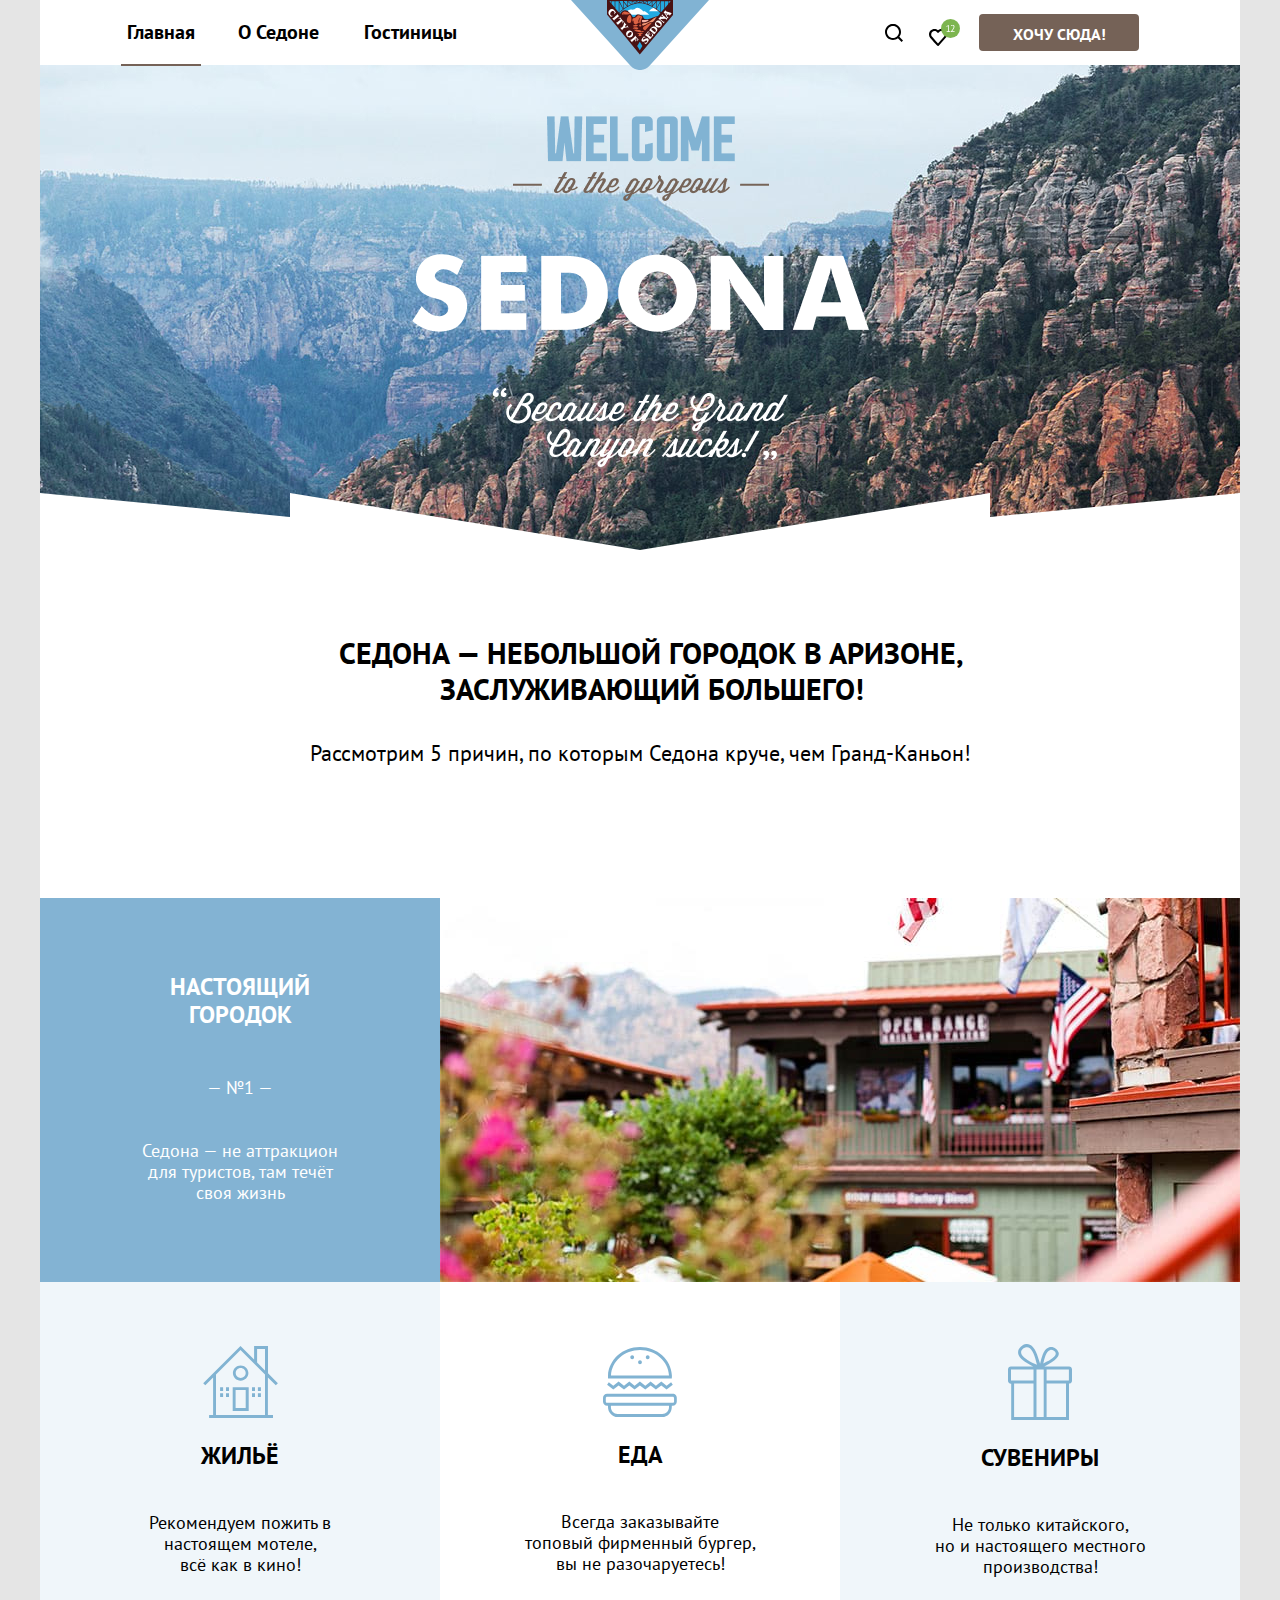
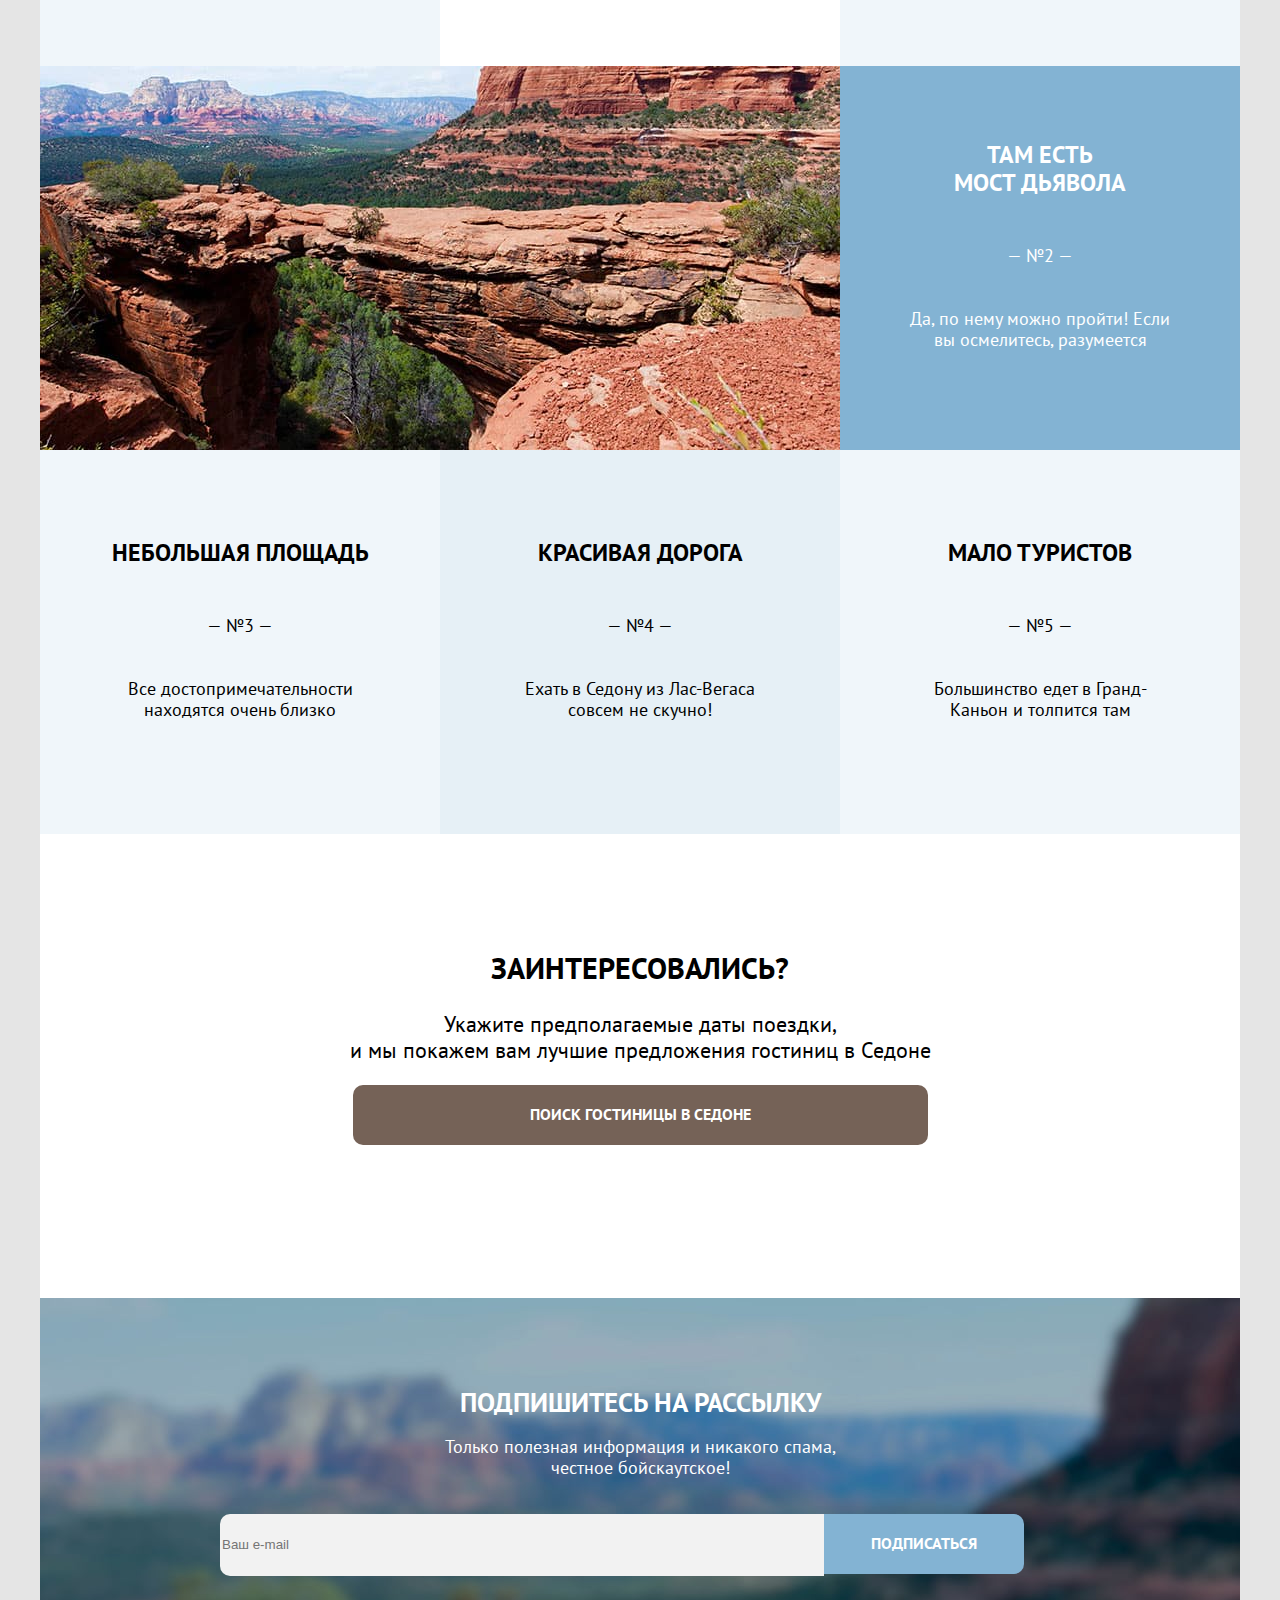
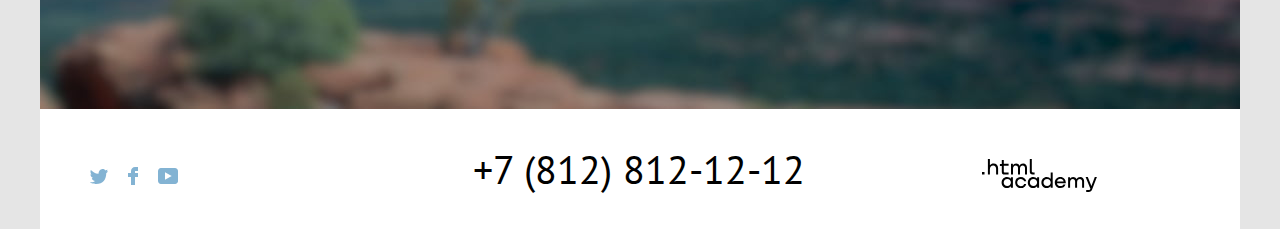
==== index.html @ 36cc10a4 "8.12. Завершаем вёрстку всех компонентов" ====
<!DOCTYPE html>
<html lang="ru">
  <head>
    <meta charset="utf-8">
    <title>Главная страница</title>
    <link rel="stylesheet" href="styles/styles.css">
  </head>

  <body>
    <!--Шапка-->
    <header class="page-header">
    <!--Лого Седоны-->
    <a href="home.html">
      <img class="logo-sedona" src="images/sedona-logo.svg" width="138" height="70" alt ="Логотип Седоны.">
    </a>
        <!--Навигация-->
      <nav class="navigation">
        <ul class="navigation-list">
          <li class="navigation-item home">
            <a class="navigation-link current" href="home.html">Главная</a>
          </li>
          <li class="navigation-item about">
            <a class="navigation-link" href="about.html">О Седоне</a>
          </li>
          <li class="navigation-item hotels">
            <a class="navigation-link" href="hotels.html">Гостиницы</a>
          </li>
          </ul>
          <ul class="navigation-list user">
          <li class="navigation-item search-icon">
            <a class="navigation-link" href="#">
              <svg class="navigation-icon search-icon" aria-hidden="true" focusable="false" width="18" height="18" viewBox="0 0 18 18" xmlns="http://www.w3.org/2000/svg">
                <path fill-rule="evenodd" clip-rule="evenodd" d="M18 16.5L14.3 12.8C15.3 11.5 16 9.8 16 7.9C16 3.5 12.4 -0.1 8 -0.1C3.6 -0.1 0 3.6 0 8C0 12.4 3.6 16 8 16C9.8 16 11.5 15.4 12.9 14.3L16.6 18L18 16.5ZM8 14C4.7 14 2 11.3 2 8C2 4.7 4.7 2 8 2C11.3 2 14 4.7 14 8C14 11.3 11.3 14 8 14Z" />
              </svg>
              <span class="visually-hidden">Поиск</span>
            </a>
          </li>
          <li class="navigation-item favorites-icon">
            <a class="navigation-link" href="#">
              <svg class="navigation-icon favorites-icon" aria-hidden="true" focusable="false" width="31" height="27" viewBox="0 0 31 27" xmlns="http://www.w3.org/2000/svg">
                <path fill-rule="evenodd" clip-rule="evenodd" d="M8.9 27c-.3 0-.6-.1-.8-.4-5.4-6.1-6.7-7.5-7-7.9-.7-.9-1.1-2.1-1.1-3.3 0-3 2.4-5.4 5.5-5.4 1.3 0 2.5.5 3.5 1.3 1-.8 2.3-1.3 3.5-1.3 3 0 5.5 2.4 5.5 5.4 0 1.3-.5 2.5-1.3 3.4l-7 7.9c-.2.2-.4.3-.8.3Zm-6-9.5c.3.4 3.5 4 6.1 6.9l6.2-7c.5-.5.7-1.2.7-2 0-1.8-1.5-3.3-3.3-3.3-1 0-2 .5-2.7 1.3-.3.3-.6.4-.9.4-.3 0-.6-.2-.8-.4-.7-.8-1.7-1.3-2.7-1.3-1.8 0-3.3 1.5-3.3 3.3-.1.9.3 1.6.7 2.1-.1 0-.1 0 0 0Z"/><path d="M31 9.5a9.5 9.5 0 1 1-19 0 9.5 9.5 0 0 1 19 0Z" fill="#7DB54F"/><path d="M17.63 12.26h1.4V7.42l.1-.59-.4.47-1.1.79-.38-.51 2.2-1.7h.36v6.38h1.37V13h-3.55v-.74Zm7.83-4.67c0 .353-.067.717-.2 1.09a6.562 6.562 0 0 1-.51 1.11c-.207.373-.44.74-.7 1.1-.26.353-.52.69-.78 1.01l-.49.43v.04l.64-.11h2.18V13h-3.98v-.29c.147-.153.323-.343.53-.57a16.081 16.081 0 0 0 1.3-1.63c.22-.313.417-.63.59-.95.18-.32.323-.637.43-.95.107-.313.16-.61.16-.89 0-.327-.093-.597-.28-.81-.187-.22-.47-.33-.85-.33-.253 0-.5.053-.74.16-.24.1-.447.217-.62.35l-.33-.57c.233-.2.51-.357.83-.47.32-.113.663-.17 1.03-.17.287 0 .54.043.76.13.22.08.407.197.56.35.153.153.27.337.35.55.08.207.12.433.12.68Z" fill="#fff"/>
              </svg>
              <span class="visually-hidden">Избранное</span>
            </a>
            <div class="popover popover-cart button" type="button">
              <div class="popover-content">
                <ul class="cart-items-list">
                  <li class="cart-item">
                    <a class="motel" href="#">
                      <svg class="photo-fav" width="48" height="48" viewBox="0 0 48 48" fill="none" xmlns="http://www.w3.org/2000/svg" xmlns:xlink="http://www.w3.org/1999/xlink">
                      <rect width="48" height="48" rx="24" fill="url(#pattern0)"/>
                      <defs>
                      <pattern id="pattern0" patternContentUnits="objectBoundingBox" width="1" height="1">
                      <use xlink:href="#image0_619:158" transform="scale(0.0208333)"/>
                      </pattern>
                      <image id="image0_619:158" width="48" height="48" xlink:href="[data-uri]"/>
                      </defs>
                      </svg>
                      <div class="hotel-fav">
                    <p class="cart-item-title">Desert Quail Inn</p>
                    <p class="cart-item-hotel">Мотель</p>
                      </div>
                    </a>
                  <button type="button" class="cart-item-button button desert">
                    <svg  class="desert-trash" width="16" height="16" viewBox="0 0 16 16" xmlns="http://www.w3.org/2000/svg">
                      <path d="M15.3 2.3H13.1H2.8H0.6C0.3 2.3 0 2.5 0 2.8C0 3.1 0.3 3.4 0.6 3.4H2.3V15.4C2.3 15.7 2.6 16 2.9 16H13.1C13.4 16 13.7 15.7 13.7 15.4V3.4H15.4C15.7 3.4 16 3.1 16 2.8C16 2.5 15.6 2.3 15.3 2.3ZM12.5 14.8H3.4V3.4H12.5V14.8Z"/>
                      <path d="M6.19995 1.2H9.59995C9.89995 1.2 10.2 0.9 10.2 0.6C10.2 0.3 9.99995 0 9.69995 0H6.19995C5.89995 0 5.69995 0.3 5.69995 0.6C5.69995 0.9 5.89995 1.2 6.19995 1.2Z"/>
                      <path d="M6.2001 12C6.5001 12 6.8001 11.7 6.8001 11.4V5.7C6.8001 5.4 6.5001 5.1 6.2001 5.1C5.9001 5.1 5.6001 5.4 5.6001 5.7V11.4C5.7001 11.7 5.9001 12 6.2001 12Z"/>
                      <path d="M9.7001 12C10.0001 12 10.3001 11.7 10.3001 11.4V5.7C10.3001 5.4 10.0001 5.1 9.7001 5.1C9.4001 5.1 9.1001 5.5 9.1001 5.7V11.4C9.1001 11.7 9.3001 12 9.7001 12Z"/>
                      </svg>
                    <span class="visually-hidden">Удалить из избранного</span>
                  </button>
                  </li>

                  <li class="cart-item diablo">
                    <a class="motel" href="#">
                    <svg class="fav-photo" width="48" height="48" viewBox="0 0 48 48" fill="none" xmlns="http://www.w3.org/2000/svg" xmlns:xlink="http://www.w3.org/1999/xlink">
                      <rect width="48" height="48" rx="24" fill="url(#pattern0)"/>
                      <defs>
                      <pattern id="pattern0" patternContentUnits="objectBoundingBox" width="1" height="1">
                      <use xlink:href="#image0_619:169" transform="scale(0.0208333)"/>
                      </pattern>
                      <image id="image0_619:169" width="48" height="48" xlink:href="[data-uri]"/>
                      </defs>
                      </svg>
                      <div class="fav-hotel">
                    <p class="cart-item-title">Villas at Poco Diablo</p>
                    <p class="cart-item-hotel">Апартаменты</p>
                  </div>
                </a>
                    <button class="cart-item-button button villas-diablo" type="button">
                    <svg class="diablo-trash" width="16" height="16" viewBox="0 0 16 16" xmlns="http://www.w3.org/2000/svg">
                      <path d="M15.3 2.3H13.1H2.8H0.6C0.3 2.3 0 2.5 0 2.8C0 3.1 0.3 3.4 0.6 3.4H2.3V15.4C2.3 15.7 2.6 16 2.9 16H13.1C13.4 16 13.7 15.7 13.7 15.4V3.4H15.4C15.7 3.4 16 3.1 16 2.8C16 2.5 15.6 2.3 15.3 2.3ZM12.5 14.8H3.4V3.4H12.5V14.8Z"/>
                      <path d="M6.19995 1.2H9.59995C9.89995 1.2 10.2 0.9 10.2 0.6C10.2 0.3 9.99995 0 9.69995 0H6.19995C5.89995 0 5.69995 0.3 5.69995 0.6C5.69995 0.9 5.89995 1.2 6.19995 1.2Z"/>
                      <path d="M6.2001 12C6.5001 12 6.8001 11.7 6.8001 11.4V5.7C6.8001 5.4 6.5001 5.1 6.2001 5.1C5.9001 5.1 5.6001 5.4 5.6001 5.7V11.4C5.7001 11.7 5.9001 12 6.2001 12Z"/>
                      <path d="M9.7001 12C10.0001 12 10.3001 11.7 10.3001 11.4V5.7C10.3001 5.4 10.0001 5.1 9.7001 5.1C9.4001 5.1 9.1001 5.5 9.1001 5.7V11.4C9.1001 11.7 9.3001 12 9.7001 12Z"/>
                      </svg>
                    <span class="visually-hidden">Удалить из избранного</span>
                  </button>
                  </li>
                </ul>
                <button class="popover-button " type="button">
              <h2 class="popover-title">Все избранные</h2>
                </button>
              </div>
            </div>
          </li>
          <li class="navigation-item enter">
            <button class="navigation-user button" type="button">Хочу сюда!</button>
          </li>
        </ul>
      </nav>
    </header>

    <main class="main-container main-index">
      <div class="page-container">
      <!--Главная-->
      <div class="background-head">
        <p class="visually-hidden">Welcome to the gorgeous Sedona</p>
        <p class="welcome-sedona"></p>
        <div class="divider"></div>
        <div class="sedona-advantages">
          <h1 class="sedona-head">Седона — небольшой городок в Аризоне,
        заслуживающий большего!</h1>
          <p class="description">Рассмотрим 5 причин, по которым Седона круче, чем Гранд-Каньон!</p>
        </div>
      </div>
     <!--Преимущества-->
      <section class="advanteges">
        <h2 class="visually-hidden">Преимущества</h2>
        <ul class="advantages-list">
          <li class="advantages-item real-city">
            <div class="index-columns">
            <div class="block">
            <h3 class="advantages-title">Настоящий<br> городок</h3>
            <h4 class="advantages-subtitle town">— №1 —</h4>
            <p class="advantages-description city">Седона — не аттракцион<br> для туристов, там течёт<br>
              своя жизнь</p>
          </div>
          </li>
          <li class="advantages-item photo-1">
          <img class="photo" src="images/photo-city.jpg" width="800" height="384" alt="Фото городка.">
        </li>
          <li class="advantages-item housing">
            <div class="block">
              <div class="icon-housing"></div>
            <h3 class="advantages-title house">Жильё</h3>
            <p class="advantages-description">Рекомендуем пожить
              в <br>настоящем мотеле,<br>
              всё как в кино!</p>
            </div>
          </li>
          <li class="advantages-item food">
            <div class="block">
              <div class="icon-food"></div>
            <h3 class="advantages-title meal">Еда</h3>
            <p class="advantages-description">Всегда заказывайте<br>
              топовый фирменный бургер,<br> вы не разочаруетесь!</p>
            </div>
          </li>
          <li class="advantages-item souvenirs">
            <div class="block">
              <div class="icon-souvenirs"></div>
          <h3 class="advantages-title souvenir">Сувениры</h3>
          <p class="advantages-description">Не только китайского,<br>
            но и настоящего местного производства!</p>
          </div>
          <br>
          </li>
          <li class="advantages-item diablo-bridge">
          <div class="block">
          <h3 class="advantages-title">Там есть<br> мост дьявола</h3>
          <h4 class="advantages-subtitle bridgework">— №2 —</h4>
          <p class="advantages-description bridge">Да, по нему можно пройти! Если вы осмелитесь, разумеется</p>
          </div>
          </li>
          <li class="advantages-item photo-2">
            <img class="photo" src="images/photo-bridge.jpg" width="800" height="384" alt="Фото моста дьявола.">
          </li>
          <li class="advantages-item square">
          <div class="block">
          <h3 class="advantages-title place">Небольшая
            площадь</h3>
          <h4 class="advantages-subtitle">— №3 —</h4>
          <p class="advantages-description">Все достопримечательности
            находятся очень близко</p>
          </div>
          </li>
          <li class="advantages-item road">
          <div class="block">
          <h3 class="advantages-title way">Красивая
            дорога</h3>
          <h4 class="advantages-subtitle">— №4 —</h4>
          <p class="advantages-description">Ехать в Седону из Лас-Вегаса<br> совсем не скучно!</p>
          </div>
          </li>
          <li class="advantages-item tourists">
          <div class="block">
          <h3 class="advantages-title tourer">Мало
            туристов</h3>
          <h4 class="advantages-subtitle">— №5 —</h4>
          <p class="advantages-description">Большинство едет в Гранд-Каньон и толпится там</p>
          </div>
        </div>
          </li>
        </ul>
      </section>
          <!--Поиск-->
      <div class="appointment-background">
      <section class="appointment">
        <h2 class="appointment-title">Заинтересовались?</h2>
        <p>Укажите предполагаемые даты поездки,<br>
          и мы покажем вам лучшие предложения гостиниц в Седоне</p>
        <button class="button button-search" type="button">Поиск гостиницы в Седоне</button>
      </section>
      </div>
      <!--Рассылка-->
      <div class="card-background">
      <section class="mailing">
        <h2 class="page-title">ПОДПИШИТЕСЬ НА РАССЫЛКУ</h2>
        <p class="mailing-info">Только полезная информация и никакого спама,<br>
          честное бойскаутское!</p>
          <form class="mailing-form" action="https://echo.htmlacademy.ru/" method="post">
           <p class="mailing-email">
             <input class="field" placeholder="Ваш e-mail" type="email" name="mailing-email" required>
           </p>
           <button class="button mailing-button" type="submit">Подписаться</button>
          </form>
      </section>
      </div>
    </div>
    </main>
    <!--Подвал-->
    <footer class="page-footer">
      <div class="page-footer-container">
      <section class="footer-social">
        <div class="background-footer">
        <h2 class="visually-hidden">Социальные сети</h2>
        <ul class="footer-social-list">
          <li class="footer-social-item">
            <a class="footer-social-link footer-social-twitter" href="https://twitter.com/htmlacademy_ru">
              <svg class="social-icon" aria-hidden="true" focusable="false" width="18" height="15" viewBox="0 0 18 15" xmlns="http://www.w3.org/2000/svg">
                <path fill-rule="evenodd" clip-rule="evenodd" d="M11.6 0.200056C13.4 -0.299944 14.8 0.500056 15.4 1.40006C16.1 1.20006 16.8 0.900056 17.5 0.700056C17.5 1.60006 16.9 2.20006 16.6 2.50006C17.3 2.60006 18 1.90006 18 1.90006C17.8 2.90006 16.9 3.70006 16.3 3.90006C16.1 10.7001 13 15.1001 5.7 15.0001C5.1 15.0001 5.8 15.0001 5.2 15.0001C4.8 15.0001 0.8 14.5001 0 13.1001C2.4 13.3001 4.1 12.7001 5 11.9001C4 11.6001 2.1 11.5001 1.8 9.00006C2.2 9.10006 2.4 9.20006 3.1 9.10006C1.8 8.30006 0.4 7.50006 0.5 5.30006C0.8 5.60006 1.6 5.80006 1.9 5.80006C1.1 5.60006 -0.2 2.50006 0.9 0.900056C2.8 2.80006 4.9 4.50006 8.5 4.70006C8.7 2.30006 9.7 0.800056 11.6 0.200056Z" />
              </svg>
              <span class="visually-hidden">Твиттер</span>
            </a>
          </li>
          <li class="footer-social-item">
            <a class="footer-social-link footer-social-facebook" href="https://www.facebook.com/htmlacademy">
              <svg class="social-icon" aria-hidden="true" width="10" height="18"  viewBox="0 0 10 18" xmlns="http://www.w3.org/2000/svg">
              <path fill-rule="evenodd" clip-rule="evenodd" d="M7 0C4.8 0 3 1.8 3 4v2H0v4h3v8h4v-8h3V6H7V4h3V0H7Z"/>
            </svg>
              <span class="visually-hidden">Фейсбук</span>
            </a>
          </li>
          <li class="footer-social-item">
            <a class="footer-social-link footer-social-youtube" href="https://www.youtube.com/user/htmlacademyru">
              <svg class="social-icon" aria-hidden="true" width="20" height="16" viewBox="0 0 20 16" xmlns="http://www.w3.org/2000/svg">
              <path fill-rule="evenodd" clip-rule="evenodd" d="M17 0H2.9C1.2 0 0 1.5 0 3.2V12.7C0 14.5 1.2 16 2.9 16H17.2C18.7 16 20.1 14.5 20.1 12.8V3.2C19.9 1.5 18.7 0 17 0ZM7 11.8V4.2L13.7 8L7 11.8Z"/>
              </svg>
              <span class="visually-hidden">Ютуб</span>
            </a>
          </li>
        </ul>
      </div>
      </section>
    </div>
      <div class="footer-phone-container">
      <section class="footer-phone">
        <div class="footer-phone">
        <a class="footer-contacts-phone" href="tel:+78128121212">+7 (812) 812-12-12</a>
      </div>
      </section>
      </div>
      <div class="about-academy-container">
      <section class="about-academy">
      <div class="footer-about-text academy-icon">
         <a class="htmlacademy-link" href="https://htmlacademy.ru/">
         <svg class="academy-icon"  aria-hidden="true" width="115" height="33" viewBox="0 0 115 33" xmlns="http://www.w3.org/2000/svg">
         <path fill-rule="evenodd" clip-rule="evenodd" d="M0 12.9v2.6h2.5v-2.6H0ZM11.6 4.5c-1.6 0-2.8.7-3.6 1.7h-.1V0h-2v15.5h2v-5.3c0-2.1 1.3-3.6 3.3-3.6 1.8 0 2.9 1.4 2.9 3.2v5.7h2V9.4c.1-3-1.8-4.9-4.5-4.9ZM26.6 4.8h-4.8V1.1h-2v3.8h-1.9v2h1.9v6c0 1.7 1 2.7 2.7 2.7h4.1v-2h-3.7c-.7 0-1.1-.4-1.1-1.1V6.8h4.8v-2ZM41.1 4.6c-1.6 0-2.9.8-3.5 2.1h-.1c-.6-1.2-1.8-2.1-3.4-2.1-1.4 0-2.5.8-3.1 1.8h-.1V4.8H29v10.6h2V10c0-2 1-3.5 2.6-3.5 1.5 0 2.4 1 2.4 2.6v6.3h2V9.8c0-2.4 1.4-3.3 2.6-3.3 1.5 0 2.4 1 2.4 2.6v6.3h2V8.9c.1-2.5-1.4-4.3-3.9-4.3ZM47.8 12.7c0 1.7 1 2.7 2.8 2.7h2v-2h-1.7c-.7 0-1.1-.4-1.1-1.1V0h-2v12.7ZM28.9 19.7c-.9-1.1-2.2-1.8-3.9-1.8-3.1 0-5.4 2.3-5.4 5.6s2.3 5.6 5.4 5.6c1.8 0 3-.8 3.8-1.9h.1v1.6h2V18.2h-2v1.5Zm-3.6 7.4c-2.2 0-3.6-1.6-3.6-3.6s1.4-3.6 3.6-3.6 3.6 1.6 3.6 3.6c0 1.9-1.4 3.6-3.6 3.6ZM44.2 22c-.5-2.4-2.6-4.1-5.4-4.1-3.4 0-5.6 2.5-5.6 5.6 0 3.1 2.2 5.6 5.6 5.6 2.8 0 4.9-1.8 5.4-4.2h-2.1c-.4 1.3-1.7 2.3-3.3 2.3-2.2 0-3.6-1.6-3.6-3.6s1.4-3.6 3.6-3.6c1.6 0 2.8 1 3.3 2.2h2.1V22ZM55.1 19.7c-.9-1.1-2.2-1.8-3.9-1.8-3.1 0-5.4 2.3-5.4 5.6s2.3 5.6 5.4 5.6c1.8 0 3-.8 3.8-1.9h.1v1.6h2V18.2h-2v1.5Zm-3.6 7.4c-2.2 0-3.6-1.6-3.6-3.6s1.4-3.6 3.6-3.6 3.6 1.6 3.6 3.6c0 1.9-1.5 3.6-3.6 3.6ZM68.7 19.8c-.9-1.1-2.2-1.9-3.9-1.9-3.1 0-5.4 2.3-5.4 5.6s2.2 5.6 5.4 5.6c1.7 0 3-.8 3.8-1.8h.1v1.5h2V13.4h-2v6.4Zm-3.6 7.3c-2.2 0-3.6-1.6-3.6-3.6s1.4-3.6 3.6-3.6 3.6 1.6 3.6 3.6c-.1 2-1.5 3.6-3.6 3.6ZM78.3 17.9c-3.3 0-5.5 2.5-5.5 5.6 0 3 2.1 5.6 5.5 5.6 2.5 0 4.5-1.3 5.2-3.6h-2.1c-.5 1-1.6 1.6-3 1.6-1.9 0-3.3-1.3-3.4-2.9h8.8c.2-3.6-2-6.3-5.5-6.3Zm0 1.9c1.7 0 3 1 3.3 2.6h-6.5c.3-1.5 1.5-2.6 3.2-2.6ZM98.2 17.9c-1.6 0-2.9.8-3.6 2h-.1c-.6-1.2-1.8-2-3.4-2-1.4 0-2.5.7-3.1 1.8v-1.5h-1.9v10.6h2v-5.4c0-2 1-3.4 2.6-3.5 1.5 0 2.4 1 2.4 2.6v6.3h2v-5.6c0-2.4 1.4-3.3 2.6-3.3 1.5 0 2.4 1 2.4 2.6v6.3h2v-6.5c.1-2.6-1.4-4.4-3.9-4.4ZM109.4 27l-3.6-8.9h-2.2l4.8 11.6c-.3.9-.7 1.2-1.7 1.2h-2.5v2h2.5c1.8 0 2.8-.8 3.5-2.6l4.7-12.2h-2.1l-3.4 8.9Z"/>
         </svg>
         <span class="about-text visually-hidden">Сделано в .html academy</span>
        </a>
      </div>
      </section>
    </footer>

    <div class="modal-container">
      <div class="modal modal-search">
        <button class="modal-close-button">
          <span class="visually-hidden">Закрыть</span>
        </button>
        <section class="modal-content">
          <h2 class="modal-title">Поиск гостиницы в Седоне</h2>
          <form class="modal-form" action="https://echo.htmlacademy.ru/" method="post">
            <p class="field-group modal-form-date">
              <span class="form-label form-label-icon">
                <label for="modal-date arrival">
                  Дата заезда:</label>
              <input class="field-modal arrivals" type="text" id="modal-date" name="modal-date" placeholder="Укажите дату" value="27 апреля 2020">
              <p class="text-modal">Мы не можем отправить вас в прошлое.</p>
            </p>
            </form>
            <form class="modal-form" action="https://echo.htmlacademy.ru/" method="post">
              <p class="field-group modal-form-date">
                <span class="form-label form-label-icon">
                  <label for="modal-date departure">
                    Дата выезда:</label>
                <input class="field-modal depart" type="text" id="modal-date" name="modal-date" placeholder="Укажите дату" value="1 сентября 2021">
                <p class="modal-text"> На эти даты есть свободные номера. Пока есть.</p>
              </p>
              </form>
              <p class="living">Взрослые:</p>
              <form class="button-living adult">
              <button class="adults minus" type="button">-</button>
              <button class="number" type="button">2</button>
              <button class="adults plus" type="button">+</button>
            </form>

              <p class="living-child">Дети:</p>
              <a class="info">i
                <span class="visually-hidden">Посмотреть дополнительную информацию</span></button>
            </span>
          </a>
              <popup class="modal-popup">
                <p class="popup-text">Укажите количество детей, которые будут с вами, возраст которых от 6 до 18 лет. Дети до 6 лет размещаются бесплатно.</p>
              </popup>
              <form class="button-living child">
              <button class="children minus" type="button">-</button>
              <button class="number" type="button">1</button>
              <button class="children plus" type="button">+</button>
            </form>

              <button class="search-modal" type="button">Найти</button>
          </section>
      </div>
    </div>
  </body>
</html>
---- styles/styles.css ----
@font-face {
  font-family: "PT Sans";
  font-style: normal;
  font-weight: 400;
  src: url("../fonts/ptsans-400.woff2"), format(".woff2");
  font-display: swap;
}

@font-face {
  font-family: "PT Sans";
  font-style: normal;
  font-weight: 700;
  src: url("../fonts/ptsans-700.woff2"), format(".woff2");
  font-display: swap;
}

html {
height: 100%;
width: 100%;
max-width: 100%;
overflow-x: hidden;
}

body {
  max-width: 1200px;
  margin: auto;
  display: flex;
  flex-direction: column;
  min-height: 100%;
  font-family: "PT Sans", "Arial", sans-serif;
  font-size: 18px;
  line-height: 21px;
  color: #000000;
  background-color: #E5E5E5;
}

.visually-hidden {
  position: absolute;
  width: 1px;
  height: 1px;
  margin: -1px;
  padding: 0;
  border: 0;
  clip: rect(0 0 0 0);
  overflow: hidden;
}

.button {
  display: inline-block;
  padding: 10px;
  font-family: inherit;
  font-size: 16px;
  line-height: 21px;
  font-weight: 700;
  text-align: center;
  color: #FFFFFF;
  background-color: #000000;
  border: none;
  text-decoration: none;
  text-transform: none;
  cursor: pointer;
}

.button+.button {
  margin-left: 8px;
}
/*Pages*/

.page-header {
  color: #000000;
  background-color: #FFFFFF;
}



.navigation {
  display: flex;
  flex-wrap: wrap;
  width: 1200px;
  margin: 0 auto;
}

.logo-sedona {
  position: absolute;
  width: 138px;
  height: 70px;
  background-size: 100% auto;
  margin-left: 531px;
  margin-right: 531px;
  z-index: 1;
}
.navigation-item {
  position: relative;
}

.navigation-list {
  display: grid;
  grid-template-columns: 71px 100px 135px 128px;
  grid-template-rows: 19px 26px 20px;
  width: 600px;
  height: 65px;
  margin: 0 auto;
  padding: 0;
  list-style: none;
  align-items: center;
}

.home {
  grid-column: 2/3;
  grid-row: 2/3;
}

.about {
  grid-column: 3/4;
  grid-row: 2/3;

}
.hotels {
  grid-column: 4/5;
  grid-row: 2/3;
}

.navigation-list.user {
  display: grid;
  grid-template-columns: 209px 50px 50px 180px 71px;
  grid-template-rows: 14px 37px 14px;
  width: 600px;
  height: 65px;
  list-style: none;
  align-items: center;
  justify-content: center;
  justify-items: center;
}
.search-icon {
  grid-column: 2/3;
  grid-row: 2/3;
}

.favorites-icon {
  grid-column: 3/4;
  grid-row: 2/3;
}
.enter {
  grid-column: 4/5;
  grid-row: 2/3;
}

.navigation-user.button {
  position: relative;
  background-color: #756257;
  width: 160px;
  height: 37px;
  text-transform: uppercase;
  text-align: center;
  border-radius: 4px;
}


.navigation-list.navigation-user{
  position: relative;
}


.navigation-link {
  display: block;
  font-size: 20px;
  line-height: 26px;
  font-weight: 700;
  text-align: center;
  color: #000000;
  text-decoration: none;
  padding: 10px;
}

.navigation-link:hover {
  color: #756257;
}

.navigation-link:active.navigation-link:focus {
  box-shadow: inset 0 0 0 3px #FFFFFF;
  outline: none;
}

.navigation-link:focus {
  box-shadow: inset 0 0 0 3px #83B3D3;
  box-sizing: border-box;
  border-radius: 10px;
  outline: none;
}

.navigation-link:active {
  color:  #615048;
  opacity: 0.3;
  outline: none;
  border: none;
}

.navigation-link:disabled:hover {
  color: #756257;
  outline: none;
  cursor: default;
}

.navigation-link.current::before {
  position: absolute;
  right: 40px;
  bottom: 0;
  top: 55px;
  left: 10px;
  width: 80px;
  height: 2px;
  background-color: #756257;
  content: "";
  z-index: 2;
}

.navigation-link.current-hotels::before {
  position: absolute;
  right: 40px;
  bottom: 0;
  top: 64px;
  left: 477px;
  width: 108px;
  height: 2px;
  background-color: #756257;
  content: "";
  z-index: 2;
}
.navigation-user {
  max-width: 160px;
}

.navigation-user:hover {
  background-color: #615048;
}

.navigation-user:active.navigation-user:focus {
  box-shadow: inset 0 0 0 3px #FFFFFF;
  outline: none;
}

.navigation-user.button:active {
  background-color:  #615048;
  opacity: 0.3;
  outline: none;
}

.navigation-user:focus {
  box-shadow: inset 0 0 0 3px #83B3D3;
  box-sizing: border-box;
  border-radius: 10px;
  outline: none;
}

.navigation-user:disabled:hover {
  background-color: #FFFFFF;
  outline: none;
  cursor: default;
  opacity: 0.3;
}

.navigation-icon {
  display: grid;
  z-index: 1;
}


.navigation-link:hover.navigation-icon {
  fill: #756257;
}

.navigation-link:active.navigation-icon {
 fill: #756257;
 opacity: 0.3;
}


.main-container {
  flex-grow: 1;
  padding-top: 46px;
  padding-bottom: 0;
}

.main-index {
  color: #000000;
  background-color: #FFFFFF;
  width: 1200px;
  background-size: 100% auto;
  background-repeat: no-repeat;
  background-position: center;
}

.page-container {
  width: 1200px;
  margin: 0 auto;
}

.welcome-sedona {
  display: block;
  margin: 0 auto;
  background-image: url("../images/welcome-logo.png");
  position: absolute;
  top: 51px;
  width: 458px;
  height: 352px;
  left: 31%;
  right: 69%;
  margin-bottom: 145px;
  background-repeat: no-repeat;
  background-position: center;
  background-size: 100% auto;
}

.divider {
  background-image: url("../images/divider.svg");
  background-size: 100% auto;
  background-repeat: no-repeat;
  position: absolute;
  top: 428px;
  width: 1200px;
  height: 57px;
}

.background-head {
  background-image: url("../images/home-picture-mountains.jpg");
  background-size: 100% auto;
  background-repeat: no-repeat;
  position: absolute;
  top: 65px;
  width: 1200px;
  height: 485px;
}

.sedona-head {
  color: #000000;
  background-color: #FFFFFF;
  background-repeat: no-repeat;
  background-position: center;
  background-size: 100% auto;
  font-size: 30px;
  line-height: 36px;
  font-weight: 700;
  text-align: center;
  position: absolute;
  top: 550px;
  bottom: 139px;
  margin-left: 240px;
  margin-right: 240px;
  color: #000000;
  background-color: #FFFFFF;
  text-transform: uppercase;
}
.sedona-advantages {
  display: grid;
  grid-template-rows: 80px 37px;
  grid-row-gap: 23px;
  margin-top: 548px;
  margin-bottom: 79px;
  padding: 23px;
  text-align: center;
}

.sedona-head .h1 {
  margin-top: 63px;
  bottom: 139px;
  margin-left: 240px;
  margin-right: 240px;
}
.description {
  font-family: "PT Sans", sans-serif;
  font-size: 22px;
  line-height: 36px;
  font-weight: 400;
  text-align: center;
  color: #000000;
  background-color: #FFFFFF;
  margin-top: 99px;
}
/*list*/
.advantages-list{
  display: grid;
  grid-template-columns: 400px 400px 400px;
  grid-template-rows: 384px 384px 384px 384px;
  margin-top: 787px;
  margin-bottom: 0;
  padding: 0;
  text-align: center;
}

/*Item*/

.advantages-item {
  display: flex;
  width: 400px;
  list-style: none;
}


.block {
  display: flex;
  flex-direction: column;
  justify-content: center;
  align-items: center;
}

.real-city {
  color: #FFFFFF;
  background-image: url("../images/square-blue.svg");
  width: 400px;
  height: 384px;
  grid-column: 1/2;
  grid-row: 1/2;
  background-repeat: no-repeat;
  background-position: center;
  background-size: 100% auto;
  flex-direction: column;
  justify-content: center;
  align-items: center;
}

.advantages-description.city{
  color: #FFFFFF;
}

.housing {
  color: #FFFFFF;
  background-image: url("../images/square-lightblue.svg");
  width: 400px;
  height: 384px;
  grid-column: 1/2;
  grid-row: 2/3;
  background-repeat: no-repeat;
  background-position: center;
  background-size: 100% auto;
}

.food {
  color: #FFFFFF;
  background-image: url("../images/square-white.svg");
  width: 400px;
  height: 384px;
  grid-column: 2/3;
  grid-row: 2/3;
  background-repeat: no-repeat;
  background-position: center;
  background-size: 100% auto;
}

.souvenirs {
  color: #FFFFFF;
  background-image: url("../images/square-lightblue.svg");
  width: 400px;
  height: 384px;
  grid-column: 3/4;
  grid-row: 2/3;
  background-repeat: no-repeat;
  background-position: center;
  background-size: 100% auto;
}

.diablo-bridge {
  color: #000000;
  background-image: url("../images/square-blue.svg");
  width: 400px;
  height: 384px;
  grid-column: 3/4;
  grid-row: 3/4;
  background-repeat: no-repeat;
  background-position: center;
  background-size: 100% auto;
}

.square {
  color: #FFFFFF;
  background-image: url("../images/square-lightblue.svg");
  width: 400px;
  height: 384px;
  grid-column: 1/2;
  grid-row: 4/5;
  background-repeat: no-repeat;
  background-position: center;
  background-size: 100% auto;
}

.road {
  color: #FFFFFF;
  background-image: url("../images/square-lightblue2.svg");
  width: 400px;
  height: 384px;
  grid-column: 2/3;
  grid-row: 4/5;
  background-repeat: no-repeat;
  background-position: center;
  background-size: 100% auto;
}

.tourists {
  color: #FFFFFF;
  background-image: url("../images/square-lightblue.svg");
  width: 400px;
  grid-column: 3/4;
  grid-row: 4/5;
  background-repeat: no-repeat;
  background-position: center;
  background-size: 100% auto;
}
.icon-housing {
  background-image: url("../images/house-icon.svg");
  background-repeat: no-repeat;
  background-position: center;
  width: 75px;
  height: 72px;
}

.icon-food {
  background-image: url("../images/food-icon.svg");
  background-repeat: no-repeat;
  background-position: center;
  width: 74px;
  height: 70px;
}

.icon-souvenirs{
  background-image: url("../images/souvenir-icon.svg");
  background-repeat: no-repeat;
  background-position: center;
  width: 64px;
  height: 76px;
}

.advantages-title.house,
.advantages-title.meal,
.advantages-title.souvenir,
.advantages-title.place,
.advantages-title.way,
.advantages-title.tourer{
  color: #000000;
}
.advantages-subtitle.town,
.advantages-subtitle.bridgework {
  color: #FFFFFF;
}
.advantages-description.city,
.advantages-description.bridge {
  color: #FFFFFF;
}
/*photo-advantages*/
.photo-1 {
  grid-column: 2/4;
  grid-row: 1/2;
  z-index: 1;
}
.photo-2 {
  grid-column: 1/3;
  grid-row: 3/4;
  z-index: 1;
}

/*Title*/
.advantages-title {
  color: #FFFFFF;
  width: 400px;
  font-family: "PT Sans", sans-serif;
  font-size: 24px;
  line-height: 28px;
  font-weight: 700;
  text-transform: uppercase;
}

/*Subtitle*/
.advantages-subtitle {
  color: #000000;
  font-family: "PT Sans", sans-serif;
  font-size: 18px;
  line-height: 21px;
  font-weight: 400;
}

.advantages-description {
  font-family: "PT Sans", sans-serif;
  color: #000000;
  font-size: 18px;
  line-height: 21px;
  font-weight: 400;
  vertical-align: center;
  width: 260px;
  height: 73px;
}

/*Appointment*/
.appointment {
  font-size: 22px;
  line-height: 26px;
  font-weight: 400;
  font-style: normal;
  text-align: center;
  max-height: 417px;
}

.appointment-title {
  font-family: "PT Sans", sans-serif;
  font-size: 30px;
  line-height: 36px;
  font-weight: 700;
  text-transform: uppercase;
  padding-top: 91px;
}

.appointment-background {
  color: #000000;
  background-color: #FFFFFF;
  background-image: url("../images/background-white-2.svg");
  background-repeat: no-repeat;
  background-position: center;
  background-size: 100% auto;
  width: 1200px;
  height: 417px;
}

.button.button-search {
  background-color: #756257;
  width: 575px;
  height: 60px;
  position: relative;
  text-transform: uppercase;
  border-radius: 10px;
}

.button-search:hover {
  background: #615048;
}
.button-search:active.button-search:focus {
  box-shadow: inset 0 0 0 3px #FFFFFF;
  outline: none;
}

.button-search:focus {
  box-shadow: inset 0 0 0 3px #83B3D3;
  box-sizing: border-box;
  border-radius: 10px;
  outline: none;
}

.button-search:active {
color:#FFFFFF;
background-color:  #615048;
opacity: 0.3;
outline: none;
}
.button-search:disabled:hover {
  background-color: #FFFFFF;
  outline: none;
  cursor: default;
  opacity: 0.3;
}

.card-background {
  background-image: url("../images/background-mailing-matt.jpg");
  height: 411px;
  background-repeat: no-repeat;
  background-position: left;
  background-size: 100% auto;
}

.page-title {
  color: #FFFFFF;
  padding-top: 94px;
  bottom: 267px;
}
.page-title-catalog {
  color: #000000;
  padding-top: 70px;
  bottom: 267px;
  margin-top: -50px;
}

.catalog-container {
  display: flex;
  align-items: flex-start;
  width: 1200px;
}


.mailing {
  margin: 0 auto;
  text-align: center;
}

.mailing-info {
  color: #FFFFFF;
  font-family: "PT Sans", sans-serif;
  font-style: normal;
  font-size: 18px;
  line-height: 21px;
  font-weight: 400;
  text-align: center;
}
.mailing-info-catalog {
  color: #000000;
  font-family: "PT Sans", sans-serif;
  font-style: normal;
  font-size: 18px;
  line-height: 21px;
  font-weight: 400;
  text-align: center;
}

.mailing-form {
  display: flex;
  margin-left: 180px;
  margin-right: 50px;
}

.field {
  background-color:#F2F2F2;
  width: 600px;
  height: 60px;
  border-radius: 10px 0 0 10px;
  outline-offset: -5px;
  border: none;
}


.field:hover {
  background-color: #E6E6E6;
}

.field:active.field:focus {
  outline: 0;
}

.field:focus {
  background-color: #E5E5E5;
  box-shadow: inset 0 0 0 3px #83B3D3;
  box-sizing: border-box;
  border-radius: 10px 0px 0px 10px;
  outline: none;
  outline-offset: -5px;

}
.field:active {
  background-color: #FFFFFF;
  box-shadow: inset 0 0 0 3px #000000;
  box-sizing: border-box;
  border-radius: 10px 0px 0px 10px;
  outline: 0;
  outline-offset: -5px;
}

.field:error {
  background-color: #FFFFFF;
  box-shadow: inset 0 0 0 3px #FF5757;
  box-sizing: border-box;
  border-radius: 10px 0px 0px 10px;
  outline: 0;
}
.button.mailing-button {
  background-color: #83B3D3;
  width: 200px;
  height: 60px;
  position: relative;
  margin-top: 18px;
  margin-bottom: 138px;
  text-transform: uppercase;
  border-radius: 0px 10px 10px 0px;
}

.mailing-button:hover {
  background: #68A2CA;
}

.mailing-button:disabled:hover {
  background-color: #FFFFFF;
  outline: none;
  cursor: default;

}
.mailing-button:active.mailing-button:focus {
  box-shadow: inset 0 0 0 3px #68A2CA;
  outline: none;
}

.mailing-button:active {
  fill: #FFFFFF;
  outline: none;
}

.mailing-button:focus {
  box-shadow: inset 0 0 0 3px #615048;
  box-sizing: border-box;
  border-radius: 0px 10px 10px 0px;
  outline: none;
}

/*Catalog*/
/*Filter*/
.main-inner {
  padding-top: 35px;
  background-color: #FFFFFF;
  width: 1200px;
}

.header-background{
  color: #FFFFFF;
  background-color: #000000;
  background-image: url("../images/catalog-background-matt.jpg");
  width: 1200px;
  height: 408px;
  position: absolute;
  top: 65px;
  background-repeat: no-repeat;
  background-position: left;
  background-size: 100% auto;
}

.inner-header-title{
  color: #FFFFFF;
  margin-left: 71px;
  font-size: 60px;
  line-height: 78px;
  font-weight: 700;
  text-align: left;
  text-transform: capitalize;
  margin-top: 35px;
  margin-bottom: 5px;
}

.breadcrumbs {
  display: flex;
  margin: 0;
  padding: 0;
  color: #FFFFFF;
  list-style: none;
  margin-left: 73px;
}

.breadcrumbs-item {
  position: relative;
  color: #FFFFFF;
  font-size: 16px;
  line-height: 21px;
  font-weight: 400;
  text-align: left;
  text-decoration: none;
  margin-right: 10px;
}


.breadcrumbs-link {
  fill: #FFFFFF;
  padding: 8px;
  text-decoration: none;
}

.breadcrumbs-link:hover {
  fill: #FFFFFF;
  opacity: 60%;
  cursor: pointer;
}

.breadcrumbs-link:active {
  outline: none;
}

.breadcrumbs-link:active {
  fill: #FFFFFF;
  opacity: 0.3;
  outline: 0;
}
.breadcrumbs-link:focus {
  box-shadow: inset 0 0 0 3px #83B3D3;
  box-sizing: border-box;
  border-radius: 4px;
  outline: none;
}
.breadcrumbs-link:active.breadcrumbs-link:focus {
  box-shadow: none;
  outline: none;
  border: none;
}

.breadcrumbs-link:disabled:hover {
  color: #FFFFFF;
  outline: none;
  cursor: default;
  opacity: 0.3;
}


.catalog-filter {
  display: grid;
  grid-template-columns: 71px 260px 260px 280px 250px 71px;
  flex-direction: column;
  justify-content: space-around;
  width: 1200px;
  margin-top: 174px;
}

.catalog-filter-title {
  color: #FFFFFF;
  font-family: "PT Sans" sans-serif;
  font-size: 20px;
  line-height: 26px;
  font-weight: 700;
  text-align:justify;
  vertical-align: top;
}

.catalog-filter-group {
  display: flex;
  flex-wrap: wrap;
  flex-direction: column;
  text-align: left;
  z-index: 1;
  border: 0;
  justify-content: center;
  align-items: flex-start;
}

.infrastructure {
grid-column: 2/3;
width: 90px;
}

.type-of-housing {
grid-column: 3/4;
grid-row: 2/3;
width: 70px;
}

.price {
  grid-column: 4/5;
  width: 90px;
}
/*Checkbox*/



.catalog-button {
  display: flex;
  flex-wrap: wrap;
  justify-self: start;
  align-items: flex-end;
  grid-column: 5/6;
  width: 100px;
  padding-left: 80px;
}
.catalog-filter-item {
  list-style: none;
}

/* Control */

.control {
  position: relative;
  margin-right: 72px;
  align-items: left;
  justify-content: flex-start;
  padding-left: 19px;
}

/* Mark */
.control-mark {
  position: absolute;
  top: 2px;
  left: 0;
  width: 20px;
  height: 20px;
  box-sizing: border-box;
  background-color: #FFFFFF;
  border-radius: 4px;
}

.filter-label::after, .filter-label::before {
  background-color: #333333;
  content: "";
  position: absolute;
  background-repeat: no-repeat;
  width: 12px;
  height: 9px;
  top: 0;
  left: 0;
}

.control:hover .control-mark {
  background-color: #FFFFFF;
  opacity: 0.6;
}

.control:focus .control-mark {
  background-color: #FFFFFF;
  opacity: 0.6;
  box-shadow: inset 3px #83B3D3;
  box-sizing: border-box;
}

.control:active.control:focus {
  background-color: #FFFFFF;
  opacity: 0.3;
}

.control-input:disabled + .control-mark {
  border-color: #242424;
}

.control-input[type="radio"] + .control-mark {
  border-radius: 50%;
}

.control-input[type="checkbox"]:checked + .control-mark::before,
.control-input[type="checkbox"]:checked + .control-mark::after {
  background-image: url("../images/checkbox-on.svg");
  position: absolute;
  top: 7px;
  right: 2px;
  width: 12px;
  height: 2px;
  background-color:#3F5E72;
  outline: #FF5757;
}

.control-input[type="radio"]:checked + .control-mark::before {
  position: absolute;
  top:5px;
  right: 5px;
  width: 10px;
  height: 10px;
  background-color: #3F5E72;
  border-radius: 50%;
  content: "";
}

.control-input[type="checkbox"]:checked + .control-mark::before,
.control-input[type="checkbox"]:checked + .control-mark::after {
  background-image: url("../images/checkbox-yes.svg");
  position: absolute;
  top: 7px;
  right: 2px;
  width: 12px;
  height: 2px;
  background-color:#3F5E72;
  outline: inset 2px #FF5757;
}

.control-label {
  color: #FFFFFF;
  font-family: "PT Sans", sans-serif;
  font-size: 18px;
  line-height: 24px;
  font-weight: 400;
  text-align: left;
  vertical-align: top;
  text-transform: capitalize;
  padding-left: 24px;

}

.catalog-filter-list {
  margin: 0;
  padding: 0;
  list-style-type: none;
}

.catalog-filter-item:not(:last-child) {
  margin-bottom: 13px;
}

.catalog-filter-input .input,
.catalog-filter-label .label {
  display: block;
  width: 100%;
  box-sizing: border-box;
}
.catalog-filter-input [type="value"]{
  color: #FFFFFF;
}
.catalog-filter-input.max {
  border-left: 2px solid #FFFFFF;
  height: 48px;
  margin-top: -7px;
}

.catalog-filter-input.max:hover {
  opacity: 0.6;
}
.catalog-filter-input {
  color: #000000;
  background-color: #FFFFFF;
  font-size: 18px;
  line-height: 24px;
  font-weight: 400;
  text-align: left;
  text-transform: lowercase;
}

.catalog-filter-group.price {
  margin: 0;
  margin-bottom: 32px;
  padding: 0;
  border: none;
}
.catalog-filter-group.infrastructure {
  width: 160px;
}

/*Range*/
.range-scale {
  position: relative;
  height: 4px;
  margin-top: 0px;
  margin-right: 70px;
  background-color: #FFFFFF;
  opacity: 0.3;
}

.range-bar {
  height: 4px;
  color: #FFFFFF;
  padding-left: 10px;
}

.range-toggle {
  position: absolute;
  width: 20px;
  height: 20px;
  background: #FFFFFF;
  border-radius: 5px;
  cursor: pointer;
  border: none;
  opacity: 1;
}

.range-toggle:hover {
  filter: drop-shadow ( 0px 4px 10px #000000);
}

.range-toggle:active{
  box-shadow: 2px solid #83B3D3;
  outline: drop-shadow ( 0px 7px 15px #000000);
}

.range-toggle:focus {

  outline: 2px solid #83B3D3;
  filter: drop-shadow ( 0px 4px 10px 0 #000000);
}

.toggle-min {
top:-8px;
left:-10px;
}

.toggle-max {
top:-8px;
right: 51px;
}
.catalog-filter-input {
  width: 30px;
  padding: 0 2px;
  font: inherit;
  text-align: center;
  background-color: transparent;
  border: none;
  appearance: textfield;
}

.range-input::-webkit-outer-spin-button,
.range-input::-webkit-inner-spin-button {
  appearance: none;
  margin: 0;
}
.range-wrapper-inputs {
  display: flex;
  flex-wrap: nowrap;
  justify-content: space-between;
  justify-content: space-between;
  border: 2px solid #FFFFFF;
  border-radius: 4px;
  box-sizing: border-box;
  padding: 5px;
  margin-bottom: 20px;
  margin-top: 34px;
  height: 48px;
}

.button.button-apply {
  color: #FFFFFF;
  background-color: #83B3D3;
  font-size: 16px;
  line-height: 21px;
  font-weight: 700;
  text-align: center;
  text-transform: uppercase;
  width: 160px;
  border-radius: 4px;
  margin-bottom: 20px;

}

.button-apply:hover {
  background-color: #68A2CA;
}
.button-apply:active.button-apply:focus {
  box-shadow: none;
  outline: none;
}

.button-apply:focus {
  box-shadow: inset 0 0 0 3px #FFFFFF;
  box-sizing: border-box;
  border-radius: 10px;
  outline: none;
}
.button-apply:active {
  background-color:  #68A2CA;
  opacity: 0.3;
  outline: none;
}

.button-apply:disabled:hover {
  background-color: #FFFFFF;
  outline: none;
  cursor: default;
  opacity: 0.3;
}

.button.button-discard {
  display: flex;
  color: #FFFFFF;
  background-color: transparent;
  font-size: 18px;
  line-height: 24px;
  font-weight: 400;
  text-align: center;
  background-size: cover;
  width: 100px;
  height: 40px;
  padding-top: 5px;
}

.button-discard:hover {
  color: #FFFFFF;
  opacity: 0.6;
}
.button-discard:active.button-discard:focus {
  box-shadow: none;
  outline: none;
}

.button-discard:focus {
  box-shadow: inset 0 0 0 3px #83B3D3;
  box-sizing: border-box;
  border-radius: 4px;
  outline: none;
}
.button-discard:active {
  color:  #FFFFFF;
  box-shadow: none;
  opacity: 0.3;
  outline: none;
}

.button-apply:disabled:hover {
  background-color: #FFFFFF;
  outline: none;
  cursor: default;
  opacity: 0.3;
}

.vertical-column {
  width: 1200px;
}

.sorting-container {
  color: #000000;
  margin: auto;
  margin-top: 200px;
  margin: 44px;
  padding: 42px;
}

.search .h3 {
  position: absolute;
  left: 71px;
}

.sorting-type {
  display: grid;
  grid-template-columns: 337px 180px 310px 68px 68px 68px 72px;
  width: 1200px;
}

.sorting {
  color: #000000;
  background-color: #FFFFFF;
  font-size: 18px;
  line-height: 24px;
  font-weight: 400;
  text-align: left;
  text-transform: unset;
}
.sorting-type .button {
  width: 48px;
  height: 48px;
}

.select-control {
  grid-column: 3/4;
  width: 287px;
  height: 48px;
  box-shadow: inset 0 0 0 2px #E5E5E5;
  border-radius: 4px;
  padding: 8px;
  text-decoration: none;
  border: none;
  align-items: center;
  justify-content: center;
}

.select-control:hover {
  fill: #E5E5E5;
  cursor: pointer;
  box-shadow: inset 0 0 0 2px #83B3D3;
  box-sizing: border-box;
  border-radius: 4px;
  outline: none;
}

.select-control:focus {
  fill: #E5E5E5;
  cursor: pointer;
  box-shadow: inset 0 0 0 2px #83B3D3;
  box-sizing: border-box;
  border-radius: 4px;
  outline: none;
}
.select-control:active.select-control:focus {
  box-shadow: inset 0 0 0 2px #E5E5E5;
  outline: none;
  border: none;
}

.select-control:disabled:hover {
  color: #FFFFFF;
  outline: none;
  cursor: default;
  opacity: 0.3;
}

.display {
  width: 48px;
  height: 48px;
  box-shadow:inset 0 0 0 2px #E5E5E5;
  box-sizing: border-box;
  border-radius: 4px;
  padding: 8px;
  padding-top: 15px;
  padding-bottom: 10px;
  text-decoration: none;
  border: none;
  outline: none;
  align-items: center;
  justify-content: center;
  justify-self: center;
}

.display:hover {
  fill: #E5E5E5;
  cursor: pointer;
  box-shadow: inset 0 0 0 2px #83B3D3;
  box-sizing: border-box;
  border-radius: 4px;
  outline: none;
}

.display:focus {
  fill: #E5E5E5;
  cursor: pointer;
  box-shadow: inset 0 0 0 2px #83B3D3;
  box-sizing: border-box;
  border-radius: 4px;
  outline: none;
}
.display:active.display:focus {
  box-shadow: inset 0 0 0 2px #E5E5E5;
  outline: none;
  border: none;
}

.display:active .button-show {
  color:  #000000;
  box-shadow: inset 0 0 0 2px #000000;
  opacity: 0.3;
  outline: none;
}

.display:disabled:hover {
  color: #FFFFFF;
  outline: none;
  cursor: default;
  opacity: 0.3;
}


.button.button-light {
  color: #000000;
  background-color: #FFFFFF;
  grid-column: 4/5;
}

.button.button-light-slide {
  color: #000000;
  background-color: #FFFFFF;
  grid-column: 5/6;
}

.button.button-show {
  fill: #000000;
  background-color: #FFFFFF;
  box-shadow: inset 0 0 0 2px #000000;
  grid-column: 6/7;
}

/*Catalog*/

.card-wrapper {
  display: flex;
  flex-wrap: wrap;
  flex-direction: row;
  width: 1200px;
  height: 120px;
}
.product-list {
  margin: 0;
  padding: 0;
  list-style: none;
  height: 120px;
}

.card-info {
  margin-left: 72px;
  margin-right: 72px;
  display: flex;
  flex-wrap: wrap;
  flex-direction: column;
  width: 1200px;
  height: 123px;
  margin-left: 72px;
}

.product-item {
  display: flex;
  margin-left: 72px;
  margin-right: 72px;
  margin-bottom: 30px;
  padding-bottom: 30px;
  border-bottom: 1px solid #E6E6E6;
}
.product-item:first-child {
  padding-top: 30px;
  border-top: 1px solid #E6E6E6;
}

.product-item:last-child {
  margin-bottom: 0;
}


.product-card-content {
  flex-grow: 1;
  display: flex;
  flex-direction: column;
  padding-left: 37px;
}

.rating-area {
  height: 120px;
  width: 160px;
  display: block;
}


.stars {
  margin: 0 auto;
  display: flex;
  height: 20px;
}
.stars-item {
  background-image: url("../images/star-rate.svg");
  background-repeat: no-repeat;
  background-position: center;
  width: 18px;
  height: 18px;
  margin-right: 7px;
  text-decoration: none;
  right: 72px;
  overflow: hidden;
}

.stars-item:last-child {
  margin-right: 0;
}
.rating {
  display: inline-block;
  color: #000000;
  background-color: #F2F2F2;
  box-sizing: border-box;
  border-radius: 4px;
  list-style: none;
  font-size: 16px;
  line-height: 21px;
  font-weight: 400;
  text-align: center;
  text-transform: uppercase;
  margin: auto 0 0;
  padding: 10px 0;
  margin-top: 63px;
  min-width: 160px;
  height: 37px;
  border: none;
}

.product-card-title {
  display: flex;
  align-self: flex-start;
  font-size: 24px;
  line-height: 31px;
  font-weight: 700;
  text-align: center;
  text-decoration: none;
  margin: auto;
}

.product-card-title-link {
  align-self: flex-start;
  text-decoration: none;
  border-radius: 10px;
  padding: 4px;
}

.product-card-title-link:hover {
  color: #756257;
  outline: none;
  cursor: pointer;
}

.product-card-title-link:focus {
  fill: #756257;
  box-shadow: inset 0 0 0 3px #83B3D3;
  border: 3px;
  box-sizing: border-box;
  border-radius: 10px;
  outline: none;

}

.product-card-title-link:active {
  fill: #756257;
  opacity: 0.3;
}

.product-card-title-link:active.product-card-title-link:focus {
  fill: #756257;
  box-shadow: none;
  outline: none;
  opacity: 0.3;
}


.product-card-title-link:disabled:hover {
  background-color: #FFFFFF;
  outline: none;
  cursor: default;
  opacity: 0.3;
}
.apartment-block {
  width: 650px;
  display: flex;
  flex-wrap: wrap;
  padding-top: 0;
  padding-bottom: 15px;

}

.apartment {
  width: 105px;
  color: #000000;
  font-size: 18px;
  line-height: 24px;
  font-weight: 400;
  text-align: left;
  margin-bottom: 4px;
  margin-top: 0;
  margin-left: 0;
  padding-right: 70px;
}

.product-card-price {
  color: #000000;
  font-size: 18px;
  line-height: 24px;
  font-weight: 400;
  text-align: left;
  text-decoration: none;
  text-transform: capitalize;

}
.card-button {
  margin-top: 0;
  width: 400px;
  padding-bottom: 20px;
}

.product-card-button.button {
  color: #FFFFFF;
  background-color: #756257;
  font-size: 16px;
  line-height: 21px;
  font-weight: 700;
  text-align: center;
  text-decoration: none;
  text-transform: uppercase;
  border-radius: 4px;
  width: 151px;
  margin:0;
}

.product-card-button:hover {
  background-color: #615048;
}
.product-card-button:focus-within {
  box-shadow: inset 0 0 0 3px #83B3D3;
  box-sizing: border-box;
  border-radius: 4px;
  outline: none;

}

.product-card-button:active.product-card-button:focus {
  color:#FFFFFF;
  box-shadow: none;
  outline: none;
}

.product-card-button:active {
  color:  #FFFFFF;
  box-shadow: none;
  opacity: 0.3;
  outline: none;
}

.product-card-button:disabled:hover {
  background-color: #FFFFFF;
  outline: none;
  cursor: default;
  opacity: 0.3;
}
.product-card-like.button {
  color: #FFFFFF;
  background-color: #83B3D3;
  font-size: 16px;
  line-height: 21px;
  font-weight: 700;
  text-align: center;
  text-decoration: none;
  text-transform: uppercase;
  border-radius: 4px;
  width: 160px;
  margin-top: 0;
}
.product-card-like:hover {
  background-color: #68A2CA;
}
.product-card-like:active.product-card-like:focus {
  box-shadow: none;
  outline: none;
}

.product-card-like:focus {
  box-shadow: inset 0 0 0 3px #756257;
  box-sizing: border-box;
  border-radius: 4px;
  outline: none;
}
.product-card-like:active {
  color:  #FFFFFF;
  box-shadow: none;
  opacity: 0.3;
  outline: none;
}

.product-card-like:disabled:hover {
  background-color: #FFFFFF;
  outline: none;
  cursor: default;
  opacity: 0.3;
}

.product-card-like.fav {
  color: #FFFFFF;
  background-color: #7DB54F;
}
.product-card-like.fav:hover {
  background-color: #6C9E42;

}
.product-card-like.fav:active.product-card-like.fav:focus {
  box-shadow: none;
  outline: none;
}

.product-card-like.fav:focus {
  box-shadow: inset 0 0 0 3px #756257;
  box-sizing: border-box;
  border-radius: 4px;
  outline: none;
}
.product-card-like.fav:active {
  color:  #FFFFFF;
  box-shadow: none;
  opacity: 0.3;
  outline: none;
}

.product-card-like.fav:disabled:hover {
  background-color: #FFFFFF;
  outline: none;
  cursor: default;
  opacity: 0.3;
}

.product-card-link {
  width: 180px;
  height: 120px;
  padding: 10px;
}

.product-card-image {
  display: block;
}

.product-card-link:hover .product-card-image {
  opacity: 0.6;
  outline: none;
  cursor: pointer;
}

.product-card-link:focus {
  box-shadow: inset 0 0 0 3px #83B3D3;
  border: 3px;
  box-sizing: border-box;
  border-radius: 10px;
  outline: none;
}
.product-card-link:active .product-card-image {
  opacity: 0.3;
  outline: none;
}

.product-card-link:active.product-card-image:focus {
  fill: #756257;
  box-shadow: none;
  outline: none;
  opacity: 0.3;
}

.product-card-link:disabled:hover {
  background-color: #FFFFFF;
  outline: none;
  cursor: default;
  opacity: 0.3;
}

.button.show-more {
  color: #FFFFFF;
  background-color: #83B3D3;
  font-size: 20px;
  line-height: 26px;
  font-weight: 700;
  text-align: center;
  text-transform: uppercase;
  border-radius: 4px ;
  width: 625px;
  height: 55px;
  margin-top: 94px;
  margin-left: 208px;
  margin-right: 288px;
}

.border{
  width: 1056px;
  margin-top: 530px;
  margin-left: 72px;
}

.load {
  border-bottom: 1px solid #E5E5E5;
  width: 1056px;
  margin-top: 31px;
  margin-left: 72px;
  margin-right: 72px;
}

.button.show-more:hover {
  background-color: #68A2CA;

}

.button.show-more:active.button.show-more:focus {
  box-shadow: none;
  outline: none;
}

.button.show-more:focus {
  box-shadow: inset 0 0 0 3px #756257;
  box-sizing: border-box;
  border-radius: 4px;
  outline: none;
}
.button.show-more:active {
  color:  #FFFFFF;
  box-shadow: none;
  opacity: 0.3;
  outline: none;
}

.button.show-more:disabled:hover {
  background-color: #FFFFFF;
  outline: none;
  cursor: default;
  opacity: 0.3;
}

/*Pagination*/
.pagination-container {
  display: flex;
  flex-wrap: wrap;
  padding: 31px;
  width: 450px;

}

.pagination {
  display: flex;
  font-size: 20px;
  line-height: 26px;
  font-weight: 700;
  text-align: center;
  margin-top: 31px;
  margin-left: 72px;
  padding: 0;
  list-style: none;
}

.pagination-item {
  display:inline;
  background-color: #83B3D3;
  border-radius: 4px;

}

.pagination-link:hover {
  background-color: #68A2CA;
  border-radius: 4px;

}
.pagination-link:active.pagination-link:focus {
  color: #FFFFFF;
  box-shadow: none;
  outline: none;
  opacity: 0.3;
}

.pagination-link:focus {
  box-shadow: inset 0 0 0 3px #756257;
  box-sizing: border-box;
  border-radius: 4px;
  outline: none;
}

.pagination-item.first{
  color:  #000000;
  background-color: #F2F2F2;
  outline: none;
}

.pagination-link:disabled:hover {
  background-color: #FFFFFF;
  outline: none;
  cursor: default;
  opacity: 0.3;
}
.pagination-item:not(:last-child) {
  margin-right: 8px;
}

.pagination-link {
  display: block;
  box-sizing: border-box;
  width: 55px;
  height: 55px;
  padding-bottom: 20px;
  padding-top: 15px;
  font-weight: bold;
  line-height: 26px;
  color: #FFFFFF;
  text-decoration: none;
}

.pagination-show-more {
  display: grid;
  grid-template-columns:  190px 210px 160px;
  margin-top: -75px;
  margin-left: 512px;
}

.select {
  grid-column: 2/3;
  align-items: center;
  justify-content: center;
  justify-items: center;
}
.select-control.number {
  width: 160px;
  height: 48px;
  box-shadow: inset 0 0 0 2px #E5E5E5;
  border-radius: 4px;
  padding: 8px;
  text-decoration: none;
  border: none;
  align-items: center;
  justify-content: center;
}

.select-control:hover {
  fill: #E5E5E5;
  cursor: pointer;
  box-shadow: inset 0 0 0 2px #83B3D3;
  box-sizing: border-box;
  border-radius: 4px;
  outline: none;
}

.select-control:focus {
  fill: #E5E5E5;
  cursor: pointer;
  box-shadow: inset 0 0 0 2px #83B3D3;
  box-sizing: border-box;
  border-radius: 4px;
  outline: none;
}
.select-control:active.select-control:focus {
  box-shadow: inset 0 0 0 2px #E5E5E5;
  outline: none;
  border: none;
}

.select-control:disabled:hover {
  color: #FFFFFF;
  outline: none;
  cursor: default;
  opacity: 0.3;
}


/*Footer*/
.page-footer {
  display: grid;
  grid-template-columns: 239px 720px 187px;
  grid-template-rows: 40px 50px 30px;
  background-image: url("../images/background-white-3.svg");
  width: 1200px;
  height: 120px;
  text-align: center;
}

.page-footer-container {
  grid-column: 1/2;
  grid-row: 2/3;
}

.footer-social {
  list-style: none;
}
.footer-social-list {
  display: flex;
  flex-wrap: wrap;
  list-style: none;
}

.footer-social-item:nth-child(3n) {
  margin-right: 0;
}

.footer-social-link {
  width: 30px;
  height: 18px;
  background-repeat: no-repeat;
  background-position: center;
  background-size: 23px 23px;
  padding: 10px;
}

.social-icon {
  fill: #83B3D3;
  background-position: center;
}


.footer-social-link:hover .social-icon{
  fill: #68A2CA;
}

.footer-social-link:active {
  outline: none;
}

.footer-social-link:active .social-icon {
  fill: #68A2CA;
  opacity: 0.3;
  outline: 0;
}
.footer-social-link:focus {
  box-shadow: inset 0 0 0 3px #83B3D3;
  box-sizing: border-box;
  border-radius: 10px;
  outline: none;
}
.footer-social-link:active.footer-social-link:focus {
  box-shadow: inset 0 0 0 3px #FFFFFF;
  outline: none;
}

.footer-social-link:disabled:hover.social-icon {
  color: #68A2CA;
  outline: none;
  cursor: default;
  opacity: 0.3;
}

.footer-contacts-phone {
  color: #000000;
  background-color: #FFFFFF;
  font-size: 40px;
  line-height: 40px;
  font-weight: 400;
  text-decoration: none;
  text-transform: uppercase;
  padding: 10px;
}

.footer-phone-container {
  grid-column: 2/3;
  grid-row: 2/3;
  width: 720px;
  text-align: center;
}

.footer-contacts-phone:hover{
  color:#756257;
}
.footer-contacts-phone:hover.footer-phone {
  fill: #756257;
}
.footer-contacts-phone:active.footer-contacts-phone:focus {
  box-shadow: inset 0 0 0 3px #FFFFFF;
  outline: none;
}

.footer-contacts-phone:focus {
  box-shadow: inset 0 0 0 3px #83B3D3;
  box-sizing: border-box;
  border-radius: 10px;
  outline: none;
}

.footer-contacts-phone:active {
  fill: #756257;
  opacity: 0.3;
}
.footer-contacts-phone:disabled:hover {
  background-color: #756257;
  outline: none;
  cursor: default;
  opacity: 0.3;
}

.footer-about-text {
  width: 115px;
}
.academy-icon {
  display: flex;
  flex-direction: column;
  justify-content: center;
  align-items: center;
}
.about-academy-container {
  grid-column: 3/4;
  grid-row: 2/3;
}

.htmlacademy-link {
  width: 150px;
  height: 60px;
  padding: 10px;
}

.htmlacademy-link:hover .academy-icon {
  fill:#756257;
}

.htmlacademy-link:active.htmlacademy-link:focus {
  box-shadow: inset 0 0 0 3px #FFFFFF;
  outline: none;
}

.htmlacademy-link:active .academy-icon {
  fill: #756257;
  opacity: 0.3;
}
.htmlacademy-link:focus {
  box-shadow: inset 0 0 0 3px #83B3D3;
  box-sizing: border-box;
  border-radius: 10px;
  outline: 0;
}

.academy-icon:disabled:hover {
  background-color: #756257;
  outline: none;
  cursor: default;
  opacity: 0.3;
}

.background-footer {
  background-repeat: no-repeat;
  background-position: center;
  background-size: 100% auto;
}
/*Popover*/

.popover-content::before {
  position: absolute;
  width: 14px;
  height: 14px;
  top: -7px;
  left: 191px;
  transform: rotate(45deg);
  background-color: #FFFFFF;
  box-shadow: -1px 0 0 #E4E4E4;
  content:"";
}

.popover-content {
  display: block;
  position: absolute;
  z-index: 1;
  top: -182px;
  right: 0;
  width: 400px;
  font-family: "PT Sans", sans-serif;
  line-height: 21px;
  color: #000000;
  background-color: #FFFFFF;
  height: 182px;
  border: 1px solid #E6E6E6;
  box-sizing: border-box;
  box-shadow: 0px 25px 50px rgba(0, 0, 0, 0.15);
  border-radius: 20px 20px 0 0;
}

.photo-fav {
  grid-column: 1/2;
  grid-row: 1/2;
  padding-top: 25px;
}

.fav-photo {
  padding-top: 25px;
}

.motel{
  display: grid;
  grid-template-columns: 55px 200px 50px;
  column-gap: 17px;
  cursor: pointer;
  text-decoration: none;
}

.motel:hover {
  color: #000000;
  opacity: 0.6;
}

.motel:active.motel:focus {
  fill: #000000;
  background-color: #FFFFFF;
  outline: none;
  opacity: 0.3;
}

.motel:focus-within {
  box-shadow: inset 0 0 0 3px #83B3D3;
  box-sizing: border-box;
  border-radius: 10px;
  outline: none;
  cursor: pointer;
}


.motel:disabled:hover {
  color: #E5E5E5;
  outline: none;
  cursor: default;
}

.cart-item {
  width: 350px;
  height: 85px;
  display: grid;
  grid-template-columns: 48px 200px 50px;
  column-gap: 17px;
  text-align: left;
}

.hotel-fav {
  margin: 0;
  grid-column: 2/3;
  grid-row: 1/2;
}

.cart-item-title {
  height: 21px;
  top: 164px;
  bottom: 125px;
  margin-bottom: 0px;
  font-size: 18px;
  line-height: 40px;
  font-weight: 700;
  color: #000000;
  text-transform: capitalize;
  text-decoration: none;
}

.cart-item-hotel {
  margin: 0;
  font-family: "PT Sans", sans-serif;
  font-size: 16px;
  line-height: 40px;
  font-weight: 400;
  color: #333333;
  text-transform: capitalize;
}

.cart-item-list {
  padding: 0;
}

.cart-item-button {
  color: #000000;
  opacity: 0.3;
  grid-row: 1/2;
  grid-column: 3/4;
  margin: 0px;
  background-color: #FFFFFF;
  width: 16px;
  height: 16px;
  border: 3px solid #83B3D3;
  box-sizing: border-box;
  border-radius: 8px;
}

.cart-item-button .diablo-trash {
  grid-row: 1/2;
  grid-column: 3/4;
  background-color: #FFFFFF;
  width: 16px;
  height: 16px;
}

.desert {
  margin-top:10px;
}
.desert-trash {
  background-color: #FFFFFF;
}

.cart-item-button.villas-diablo {
  grid-column: 3/4;
  margin-top: 10px;
  left: 20px;
}

.cart-item-button:hover {
  color: #000000;
}

.cart-item-button:active.cart-item-button:focus {
  fill: #000000;
  background-color: #FFFFFF;
  outline: none;
}

.cart-item-button:focus{
  box-shadow: inset 0 0 0 3px #83B3D3;
  box-sizing: border-box;
  border-radius: 10px;
  outline: none;
}


.cart-item-button:disabled:hover {
  color: #E5E5E5;
  outline: none;
  cursor: default;
}

.popover {
  display: none;
  position: absolute;
  z-index: 1;
  top: 234px;
  right: -170px;
  width: 300px;
  background-color: #756257;
  border-radius: 0px 0px 20px 20px;
  text-transform: uppercase;
  cursor: pointer;
}
.popover-button {
  width: 400px;
  min-height: 60px;
  margin-top: 11px;
  background-color: #756257;
  box-shadow: 0 25px 50px rgba(0, 0, 0, 0.15);
  box-sizing: border-box;
  border-radius: 0px 0px 20px 20px;
  text-transform: uppercase;
  cursor: pointer;
  border: none;
}
.popover-button:hover {
  background-color: #615048;
  box-shadow: 0 25px 50px rgba(0, 0, 0, 0.15);
  box-sizing: border-box;
  border-radius: 0px 0px 20px 20px;
}

.popover-button:active.popover:focus {
  fill: #FFFFFF;
  background-color: #615048;
  outline: none;
  opacity: 0.3;
  box-shadow: 0 25px 50px rgba(0, 0, 0, 0.15);
  box-sizing: border-box;
  border-radius: 0px 0px 20px 20px;
}

.popover-button:focus{
  box-shadow: inset 0 0 0 3px #83B3D3;
  box-sizing: border-box;
  border-radius: 0px 0px 20px 20px;
  outline: none;
}


.popover-button:disabled:hover {
  color: #E5E5E5;
  outline: none;
  cursor: default;
  box-shadow: 0 25px 50px rgba(0, 0, 0, 0.15);
  box-sizing: border-box;
  border-radius: 0px 0px 20px 20px;
}

.popover-title{
  position: absolute;
  top: 172px;
  margin-bottom: 0;
  margin-right: 10px;
  color: #FFFFFF;
  text-transform: uppercase;
  padding-top: 20px;
  padding-bottom: 10px;
  left: 120px;
  right: 100px;
  font-family: "PT Sans", sans-serif;
  font-size: 18px;
  line-height: 21px;
}
.favorites-icon:hover .popover {
  display: block;
}


.modal-container {
  position: fixed;
  top: 0;
  left: 0;
  display: flex;
  width: 100%;
  height: 100%;
  background-color:  rgba(242, 242, 242, 0.8);
  opacity: 0.8;
}

.modal {
  position: relative;
  margin: auto;
  background-color: #FFFFFF;
  box-shadow: 0px 25px 50px rgba(0, 0, 0, 0.15);
  border-radius: 30px;
}

.modal-search {
  width: 715px;
  height: 561px;
}

.modal-close-button {
  position: absolute;
  padding: 0;
  margin-top: 54px;
  right: 70px;
  width: 53px;
  height: 53px;
  background-color: #F2F2F2;
  box-sizing: border-box;
  border-radius: 50%;
  border: none;
  background-image: url("../images/close.svg");
  background-repeat: no-repeat;
  background-position: center;
  cursor: pointer;
}
.modal-close-button:hover {
  background-color: #E5E5E5;
}

.modal-close-button:focus{
  box-shadow: inset 0 0 0 3px #83B3D3;
  box-sizing: border-box;
  outline: none;
}

.modal-close-button:active {
  background-color: #FFFFFF;
  box-shadow: inset 0 0 0 3px #000000;
  outline: none;
  box-shadow: 0 25px 50px rgba(0, 0, 0, 0.15);
  box-sizing: border-box;
}

.modal-close-button {
  background-color: #F2F2F2;
  outline: none;
  box-sizing: border-box;
}

.modal-close-button:disabled:hover {
  color: #E5E5E5;
  outline: none;
  cursor: default;
  box-sizing: border-box;
}

.modal-title {
  margin-top: 62px;
  margin-left: 68px;
  font-family: "PT Sans", sans-serif;
  font-size: 30px;
  line-height: 40px;
  font-weight: 700;
  color: #000000;
  text-transform: uppercase;
}
.modal-date {
  font-family: "PT Sans", sans-serif;
  font-size: 18px;
  line-height: 40px;
  font-weight: 700;
  font-style: normal;
  color: #000000;
}

.living {
  font-family: "PT Sans", sans-serif;
  font-size: 18px;
  line-height: 40px;
  font-weight: 700;
  font-style: normal;
  color: #000000;
  margin-left: 70px;
}

.modal-form .field-group {
  margin: 0;
}

.modal-form {
  font-weight: 700px;
  margin-left: 70px;
  margin-right: 70px;
}

.field-modal {
  width: 420px;
  height: 50px;
  padding-left: 19px;
  background-color: #F2F2F2;
  border: none;
  cursor: pointer;
}
.text-modal,
.modal-text {
  margin-top:0;
  margin-left: 110px;
  width: 420px;
  height: 29px;
  font-size: 16px;
  line-height: 40px;
}

.text-modal {
  color: #FF5757;
}

.modal-text {
  color: #333333;
}

.button-living.adult {
  margin-left: 225px;
  margin-top: -50px;
}

.living-child {
  font-family: "PT Sans", sans-serif;
  font-size: 18px;
  line-height: 40px;
  font-weight: 700;
  font-style: normal;
  color: #000000;
  margin-left: 414px;
  margin-top: -55px;
}
.info {
  font-family: "PT Sans", sans-serif;
  font-size: 18px;
  line-height: 40px;
  font-weight: 700;
  font-style: normal;
  box-sizing: border-box;
  background-color: #83B3D3;
  border-radius: 50%;
  width: 50px;
  height: 50px;
  color: #E5E5E5;
  margin-left: 490px;
  margin-bottom: 90px;
  outline: inset 1px #FF5757;
}

.modal-popup {
  display: none;
  position:absolute;
  width: 256px;
  padding: 40px;
  font-family: "PT Sans", sans-serif;
  font-style: regular;
  font-size: 16px;
  line-height: 20px;
  color: #FFFFFF;
  background-color: #333333;
  height: 143px;
  box-shadow: 0px, 15px, 30px rgba(0, 0, 0, 0.3);
  border-radius: 10px;
}
.modal-popup::before {
  position: absolute;
  width: 14px;
  height: 14px;
  top: -7px;
  left: 160px;
  transform: rotate(45deg);
  background-color: #333333;
  content:"";
}
.button-living.child {
  margin-left: 550px;
  margin-top: -109px;
}

.button-living {
background-color: #F2F2F2;
width: 133px;
color: #000000;
height: 50px;
box-shadow: border-box;
border-radius: 4px;
border: none;
}

.minus:hover {
 color: #000000;
}

.minus:focus {
  color: #000000;
  box-shadow: inset 0 0 0 3px #83B3D3;
  box-sizing: border-box;
  outline: none;
}

.minus:active.minus:focus {
  color: #000000;
  outline: none;
  box-sizing: border-box;
  opacity: 0.3;
}

.minus:disabled:hover {
  color: #E5E5E5;
  outline: none;
  cursor: default;
  box-sizing: border-box;
}

.plus:hover {
  color: #000000;
}
.plus:focus {
  color: #000000;
  box-shadow: inset 0 0 0 3px #83B3D3;
  box-sizing: border-box;
  outline: none;
}
.plus:active.plus:focus {
  color: #000000;
  outline: none;
  box-sizing: border-box;
  opacity: 0.3;
}
.plus:disabled:hover {
  color: #E5E5E5;
  outline: none;
  cursor: default;
  box-sizing: border-box;
}

.search-modal {
  background-color: #83B3D3;
  width: 575px;
  height: 60px;
  margin-left: 70px;
  margin-top: 60px;
  border-radius: 10px;
}


.search-modal:hover {
  background-color: #68A2CA;
}

.search-modal:disabled:hover {
  background-color: #FFFFFF;
  outline: none;
  cursor: default;
}
.search-modal:focus {
  box-shadow: inset 0 0 0 3px #615048;
  box-sizing: border-box;
  outline: none;
}
.search-modal:active.search-modal:focus {
  box-shadow: inset 0 0 0 3px #68A2CA;
  outline: none;
}

.search-modal:active {
  fill: #FFFFFF;
  outline: none;
}




.info:hover .modal-popup {
  display: block;
}

.field-modal:hover {
  background-color: #E5E5E5;
}

.field-modal:focus{
  box-shadow: inset 0 0 0 3px #83B3D3;
  box-sizing: border-box;
  outline: none;
}

.field-modal:active {
  background-color: #FFFFFF;
  box-shadow: inset 0 0 0 3px #000000;
  outline: none;
  box-shadow: 0 25px 50px rgba(0, 0, 0, 0.15);
  box-sizing: border-box;
}

.field-modal:error {
  background-color: #F2F2F2;
  outline: none;
  box-sizing: border-box;
}
.field-modal:disabled:hover {
  color: #E5E5E5;
  outline: none;
  cursor: default;
  box-sizing: border-box;
}

.modal-container {
  display:none;
}
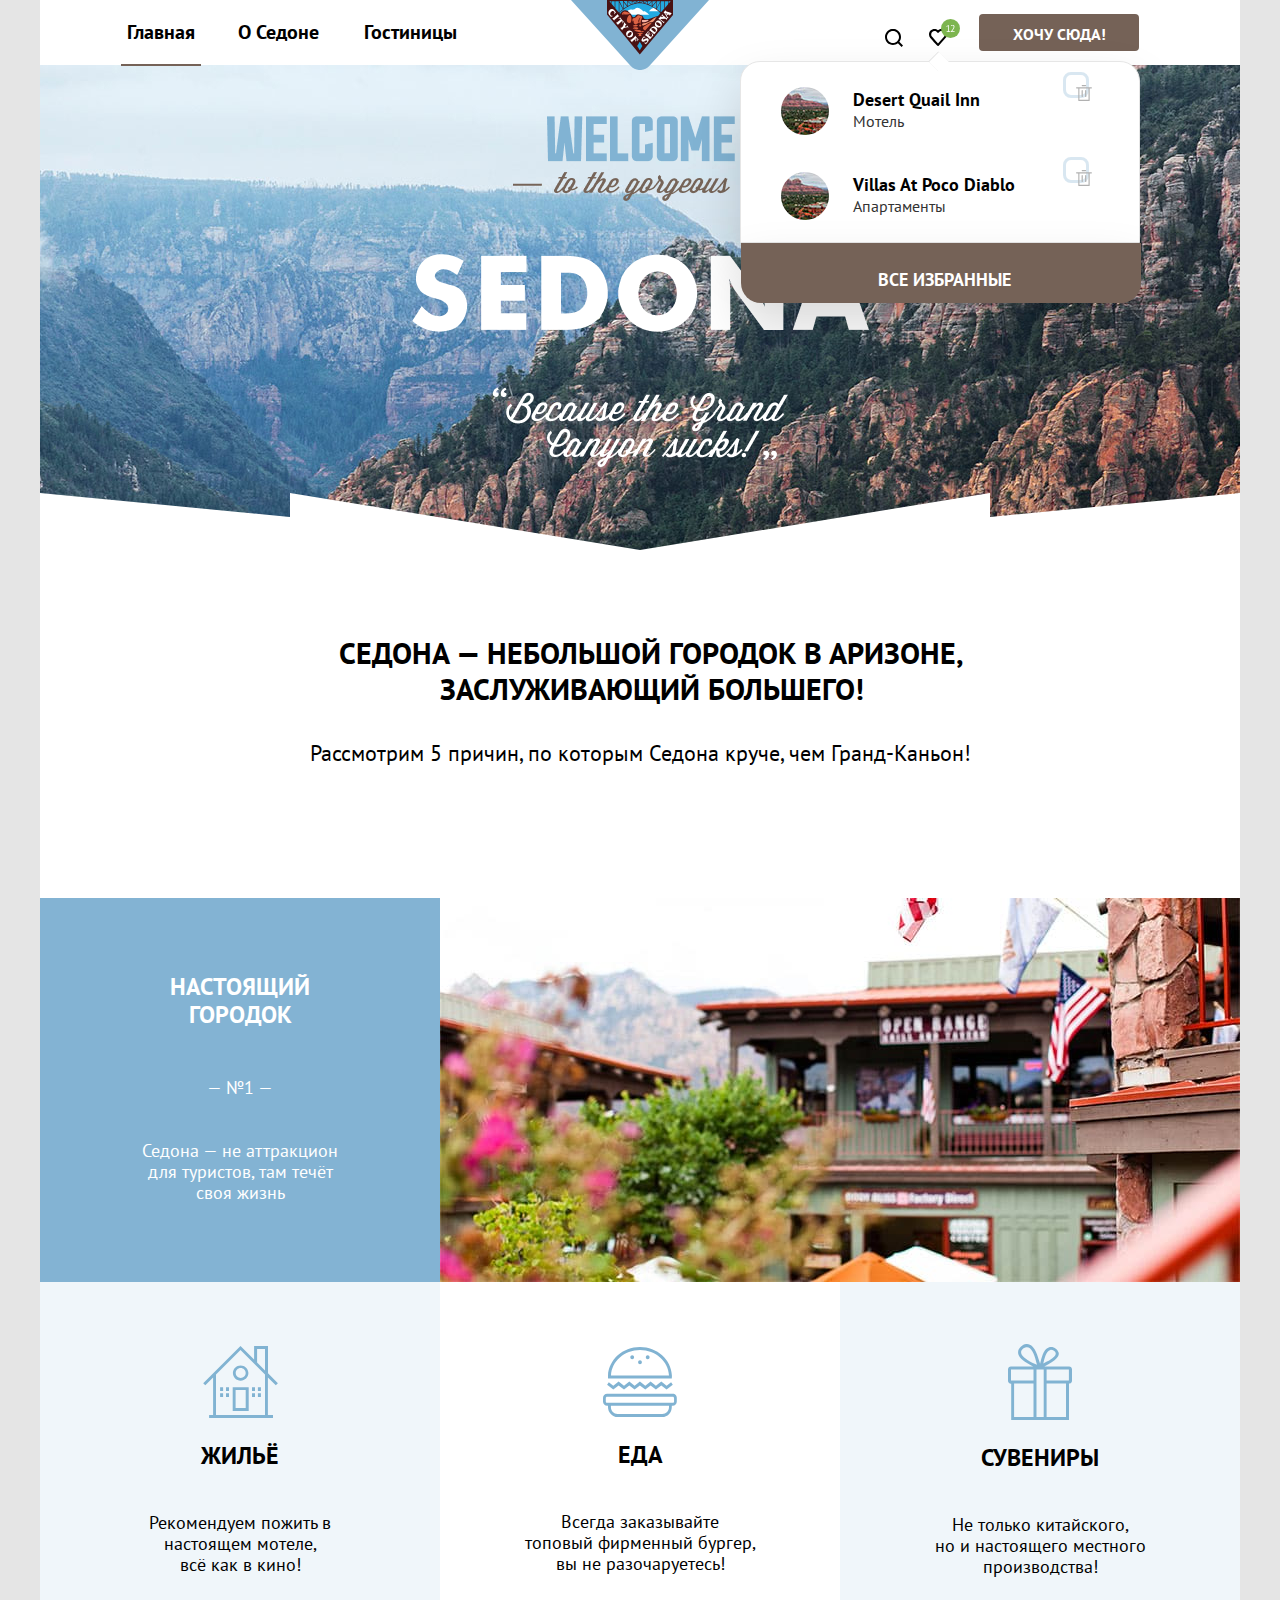
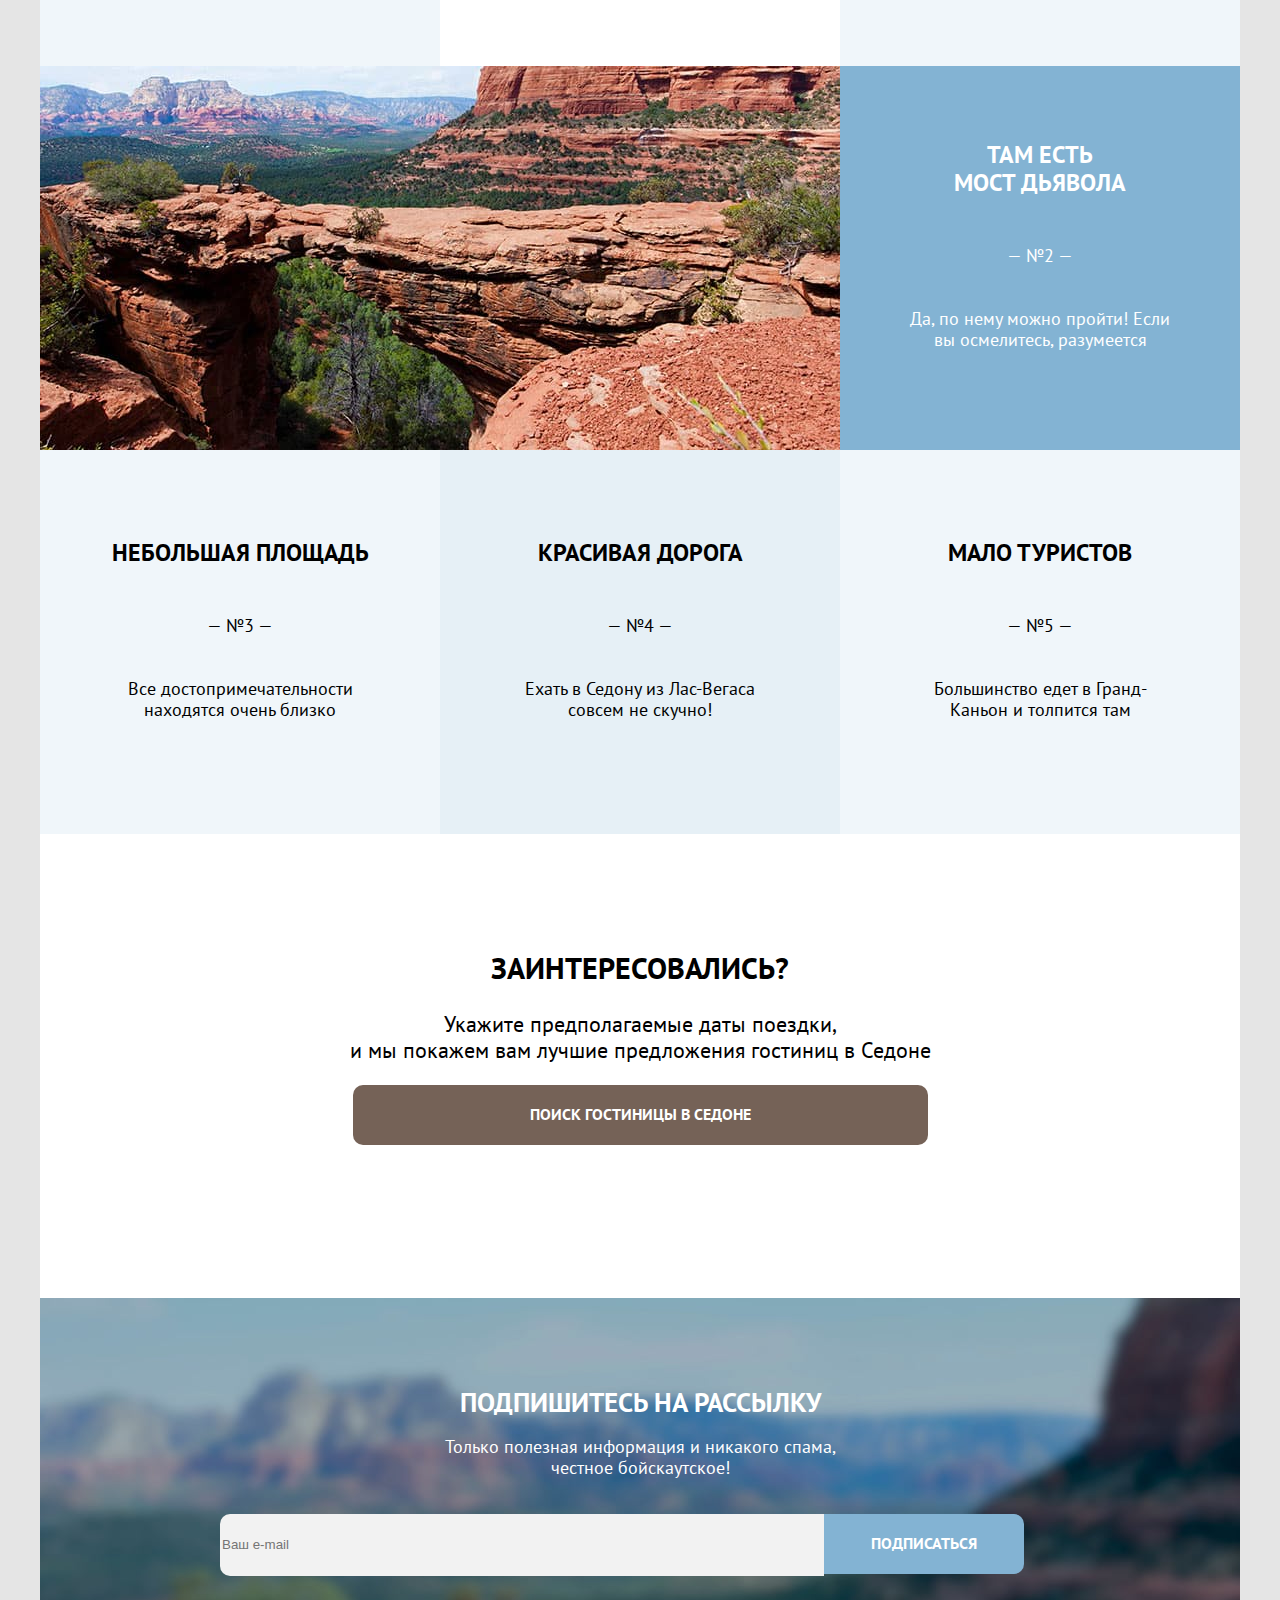
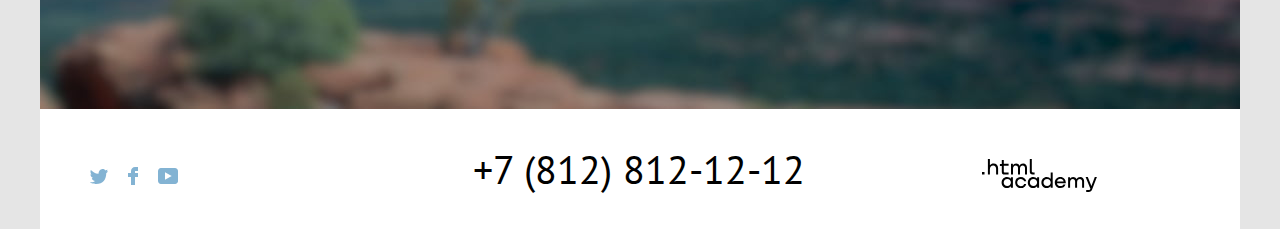
==== commit 52b76761: "Изменено 8.12. Завершаем вёрстку всех компонентов" ====
--- a/index.html
+++ b/index.html
@@ -294,44 +294,65 @@
           <h2 class="modal-title">Поиск гостиницы в Седоне</h2>
           <form class="modal-form" action="https://echo.htmlacademy.ru/" method="post">
             <p class="field-group modal-form-date">
-              <span class="form-label form-label-icon">
-                <label for="modal-date arrival">
-                  Дата заезда:</label>
+            <label class="form-label form-label-icon"></label>
+            <span class="modal-date arrival">
+                  Дата заезда:
+                  <span class="modal-field">
               <input class="field-modal arrivals" type="text" id="modal-date" name="modal-date" placeholder="Укажите дату" value="27 апреля 2020">
-              <p class="text-modal">Мы не можем отправить вас в прошлое.</p>
-            </p>
-            </form>
-            <form class="modal-form" action="https://echo.htmlacademy.ru/" method="post">
+              <span class="text-modal">Мы не можем отправить вас в прошлое.</span>
+              </span>
+            </label>
+
               <p class="field-group modal-form-date">
-                <span class="form-label form-label-icon">
-                  <label for="modal-date departure">
-                    Дата выезда:</label>
+                <label class="form-label form-label-icon"></label>
+                  <span class="modal-date departure">
+                    Дата выезда:
+                    <span class="modal-field">
                 <input class="field-modal depart" type="text" id="modal-date" name="modal-date" placeholder="Укажите дату" value="1 сентября 2021">
-                <p class="modal-text"> На эти даты есть свободные номера. Пока есть.</p>
-              </p>
+                <span class="modal-text"> На эти даты есть свободные номера. Пока есть.</span>
+               </span>
+            </label>
               </form>
-              <p class="living">Взрослые:</p>
-              <form class="button-living adult">
-              <button class="adults minus" type="button">-</button>
-              <button class="number" type="button">2</button>
-              <button class="adults plus" type="button">+</button>
-            </form>
-
-              <p class="living-child">Дети:</p>
-              <a class="info">i
-                <span class="visually-hidden">Посмотреть дополнительную информацию</span></button>
-            </span>
-          </a>
-              <popup class="modal-popup">
+
+              <div class="living-group">Взрослые:</div>
+              <div class="button-group-adult">
+              <button class="adults bt_minus" type="button">
+                <svg width="13" height="1" viewBox="0 0 13 1"  xmlns="http://www.w3.org/2000/svg">
+                <path opacity="0.3" d="M0 0L0 1L13 1V0L0 0Z"/>
+                </svg>
+              </button>
+              <input class="living-group-form" type="number" id="number-form" name="living-adult" placeholder="2" style="width:25px">
+              <button class="adults bt_plus" type="button">
+                <svg width="13" height="13" viewBox="0 0 13 13" xmlns="http://www.w3.org/2000/svg">
+                  <path d="M13 6H7V0H6V6H0V7H6V13H7V7H13V6Z"/>
+                  </svg>
+              </button>
+            </div>
+
+              <div class="living-group-child">Дети:</div>
+              <div class="button-group-children">
+              <button class="child bt_minus" type="button">
+                <svg width="13" height="1" viewBox="0 0 13 1" xmlns="http://www.w3.org/2000/svg">
+                  <path opacity="0.3" d="M0 0L0 1L13 1V0L0 0Z"/>
+                  </svg>
+              </button>
+              <input class="living-group-form" type="number" id="form-number" name="living-child" placeholder="1" style="width:25px">
+              <button class="child bt_plus" type="button">
+                <svg width="13" height="13" viewBox="0 0 13 13" xmlns="http://www.w3.org/2000/svg">
+                  <path d="M13 6H7V0H6V6H0V7H6V13H7V7H13V6Z"/>
+                  </svg>
+              </button>
+            </div>
+
+              <div class="info">i
+                <span class="visually-hidden">Посмотреть дополнительную информацию</span>
+              <popup class="modal-info">
                 <p class="popup-text">Укажите количество детей, которые будут с вами, возраст которых от 6 до 18 лет. Дети до 6 лет размещаются бесплатно.</p>
               </popup>
-              <form class="button-living child">
-              <button class="children minus" type="button">-</button>
-              <button class="number" type="button">1</button>
-              <button class="children plus" type="button">+</button>
+            </div>
+
+              <button class="search-modal" type="button">Найти</button>
             </form>
-
-              <button class="search-modal" type="button">Найти</button>
           </section>
       </div>
     </div>
--- a/styles/styles.css
+++ b/styles/styles.css
@@ -1,3 +1,7 @@
+*, ::after, ::before {
+  box-sizing: border-box;
+}
+
 @font-face {
   font-family: "PT Sans";
   font-style: normal;
@@ -131,9 +135,11 @@
   justify-content: center;
   justify-items: center;
 }
+
 .search-icon {
   grid-column: 2/3;
   grid-row: 2/3;
+  top: 5px;
 }
 
 .favorites-icon {
@@ -918,8 +924,7 @@
 }
 
 .infrastructure {
-grid-column: 2/3;
-width: 90px;
+  grid-column: 2/3;
 }
 
 .type-of-housing {
@@ -963,7 +968,7 @@
 .control-mark {
   position: absolute;
   top: 2px;
-  left: 0;
+  left: 0px;
   width: 20px;
   height: 20px;
   box-sizing: border-box;
@@ -987,7 +992,7 @@
   opacity: 0.6;
 }
 
-.control:focus .control-mark {
+.control-mark:focus .control-mark {
   background-color: #FFFFFF;
   opacity: 0.6;
   box-shadow: inset 3px #83B3D3;
@@ -1005,21 +1010,25 @@
 
 .control-input[type="radio"] + .control-mark {
   border-radius: 50%;
+}
+.control-check {
+  left: 15px;
 }
 
 .control-input[type="checkbox"]:checked + .control-mark::before,
 .control-input[type="checkbox"]:checked + .control-mark::after {
   background-image: url("../images/checkbox-on.svg");
   position: absolute;
-  top: 7px;
-  right: 2px;
-  width: 12px;
-  height: 2px;
-  background-color:#3F5E72;
-  outline: #FF5757;
-}
-
-.control-input[type="radio"]:checked + .control-mark::before {
+  top: 5px;
+  left: 5px;
+  width: 13px;
+  height: 10px;
+  background-color:#FFFFFF;
+  content: "";
+}
+
+.control-input[type="radio"]:checked + .control-mark::before,
+.control-input[type="radio"]:checked + .control-mark::after {
   position: absolute;
   top:5px;
   right: 5px;
@@ -1030,17 +1039,6 @@
   content: "";
 }
 
-.control-input[type="checkbox"]:checked + .control-mark::before,
-.control-input[type="checkbox"]:checked + .control-mark::after {
-  background-image: url("../images/checkbox-yes.svg");
-  position: absolute;
-  top: 7px;
-  right: 2px;
-  width: 12px;
-  height: 2px;
-  background-color:#3F5E72;
-  outline: inset 2px #FF5757;
-}
 
 .control-label {
   color: #FFFFFF;
@@ -1070,14 +1068,33 @@
   display: block;
   width: 100%;
   box-sizing: border-box;
-}
-.catalog-filter-input [type="value"]{
-  color: #FFFFFF;
-}
+  outline: none;
+}
+
+.catalog-filter-input {
+  width: 40px;
+  color: #FFFFFF;
+}
+
+
+
 .catalog-filter-input.max {
+  color: #FFFFFF;
+  position: absolute;
   border-left: 2px solid #FFFFFF;
   height: 48px;
-  margin-top: -7px;
+  margin-top: -21px;
+  margin-left: -90px;
+  width: 100%;
+  padding-right: 30px;
+  line-height: 24px;
+}
+
+.catalog-filter-input.min {
+  padding-right:-30px;
+  color: #FFFFFF;
+  line-height: 24px;
+
 }
 
 .catalog-filter-input.max:hover {
@@ -1085,13 +1102,20 @@
 }
 .catalog-filter-input {
   color: #000000;
-  background-color: #FFFFFF;
   font-size: 18px;
   line-height: 24px;
   font-weight: 400;
   text-align: left;
   text-transform: lowercase;
-}
+  width: 30px;
+  padding: 0 2px;
+  font: inherit;
+  background-color: transparent;
+  border: none;
+  appearance: textfield;
+}
+
+.catalog-filter-input:focus {outline: 0;}
 
 .catalog-filter-group.price {
   margin: 0;
@@ -1100,7 +1124,9 @@
   border: none;
 }
 .catalog-filter-group.infrastructure {
-  width: 160px;
+  width: 200px;
+  margin-left: 5px;
+  padding-left: 0;
 }
 
 /*Range*/
@@ -1109,14 +1135,15 @@
   height: 4px;
   margin-top: 0px;
   margin-right: 70px;
-  background-color: #FFFFFF;
-  opacity: 0.3;
+
 }
 
 .range-bar {
   height: 4px;
-  color: #FFFFFF;
   padding-left: 10px;
+  width: 267px;
+  margin-left: 10px;
+  background-image: linear-gradient(to right, #ffffff 75%, rgb(255, 255, 255, 0.3) 25%);
 }
 
 .range-toggle {
@@ -1127,24 +1154,22 @@
   border-radius: 5px;
   cursor: pointer;
   border: none;
-  opacity: 1;
+  margin-left: 10px;
 }
 
 .range-toggle:hover {
   filter: drop-shadow ( 0px 4px 10px #000000);
 }
 
+.range-toggle:focus {
+  outline: 2px solid #83B3D3;
+  filter: drop-shadow ( 0px 4px 10px 0 #000000);
+}
 .range-toggle:active{
   box-shadow: 2px solid #83B3D3;
   outline: drop-shadow ( 0px 7px 15px #000000);
 }
 
-.range-toggle:focus {
-
-  outline: 2px solid #83B3D3;
-  filter: drop-shadow ( 0px 4px 10px 0 #000000);
-}
-
 .toggle-min {
 top:-8px;
 left:-10px;
@@ -1153,15 +1178,6 @@
 .toggle-max {
 top:-8px;
 right: 51px;
-}
-.catalog-filter-input {
-  width: 30px;
-  padding: 0 2px;
-  font: inherit;
-  text-align: center;
-  background-color: transparent;
-  border: none;
-  appearance: textfield;
 }
 
 .range-input::-webkit-outer-spin-button,
@@ -1169,20 +1185,38 @@
   appearance: none;
   margin: 0;
 }
+
 .range-wrapper-inputs {
   display: flex;
   flex-wrap: nowrap;
   justify-content: space-between;
   justify-content: space-between;
+  color: #FFFFFF;
   border: 2px solid #FFFFFF;
   border-radius: 4px;
   box-sizing: border-box;
-  padding: 5px;
+  padding: 19px;
   margin-bottom: 20px;
-  margin-top: 34px;
+  margin-top: 30px;
+  width: 287px;
   height: 48px;
 }
 
+.range-wrapper-inputs:hover {
+  color: #FFFFFF;
+  opacity: 0.6;
+}
+
+.range-wrapper-inputs:focus {
+  box-shadow: 0 2px #83B3D3;
+  outline: none;
+  border-radius: 4px;
+  outline: 2px solid #83B3D3;
+  filter: drop-shadow (0 0 0 3 #83B3D3);
+}
+.range-wrapper-inputs:active {
+  background-color: #756257;
+}
 .button.button-apply {
   color: #FFFFFF;
   background-color: #83B3D3;
@@ -1732,11 +1766,10 @@
 .product-card-link {
   width: 180px;
   height: 120px;
-  padding: 10px;
 }
 
 .product-card-image {
-  display: block;
+  display: relative;
 }
 
 .product-card-link:hover .product-card-image {
@@ -2261,6 +2294,7 @@
   opacity: 0.3;
   grid-row: 1/2;
   grid-column: 3/4;
+  margin-top: 10px;
   margin: 0px;
   background-color: #FFFFFF;
   width: 16px;
@@ -2268,21 +2302,20 @@
   border: 3px solid #83B3D3;
   box-sizing: border-box;
   border-radius: 8px;
+
 }
 
 .cart-item-button .diablo-trash {
   grid-row: 1/2;
   grid-column: 3/4;
-  background-color: #FFFFFF;
   width: 16px;
   height: 16px;
 }
 
-.desert {
+.cart-item-button.desert {
   margin-top:10px;
 }
 .desert-trash {
-  background-color: #FFFFFF;
 }
 
 .cart-item-button.villas-diablo {
@@ -2316,7 +2349,7 @@
 }
 
 .popover {
-  display: none;
+  display: block;
   position: absolute;
   z-index: 1;
   top: 234px;
@@ -2327,6 +2360,7 @@
   text-transform: uppercase;
   cursor: pointer;
 }
+
 .popover-button {
   width: 400px;
   min-height: 60px;
@@ -2388,6 +2422,7 @@
   font-size: 18px;
   line-height: 21px;
 }
+
 .favorites-icon:hover .popover {
   display: block;
 }
@@ -2401,7 +2436,7 @@
   width: 100%;
   height: 100%;
   background-color:  rgba(242, 242, 242, 0.8);
-  opacity: 0.8;
+
 }
 
 .modal {
@@ -2410,6 +2445,7 @@
   background-color: #FFFFFF;
   box-shadow: 0px 25px 50px rgba(0, 0, 0, 0.15);
   border-radius: 30px;
+
 }
 
 .modal-search {
@@ -2433,6 +2469,7 @@
   background-position: center;
   cursor: pointer;
 }
+
 .modal-close-button:hover {
   background-color: #E5E5E5;
 }
@@ -2474,23 +2511,69 @@
   color: #000000;
   text-transform: uppercase;
 }
+
+.form-label{
+  display: grid;
+  align-items: center;
+  grid-auto-flow: column;
+  grid-template-columns: max-content 1fr;
+  gap: 0 50px;
+}
+.modal-field {
+  display:grid;
+}
+
 .modal-date {
+  align-items: center;
+  font-family: "PT Sans", sans-serif;
+  font-size: 18px;
+  line-height: 40px;
+  font-weight: 700;
+  color: #000000;
+  width: 155px;
+}
+.modal-date.arrival {
+  margin-top: -50px;
+}
+.departure {
+  margin-top: 10px;
+}
+
+
+.field-modal.arrivals {
+  padding-left: 19px;
+  margin-left: 135px;
+  margin-top: 20px;
+}
+
+.field-modal.depart {
+  padding-left: 19px;
+  margin-left: 135px;
+  margin-top: 10px;
+  margin-bottom: 0;
+}
+
+.living-group {
   font-family: "PT Sans", sans-serif;
   font-size: 18px;
   line-height: 40px;
   font-weight: 700;
   font-style: normal;
   color: #000000;
-}
-
-.living {
-  font-family: "PT Sans", sans-serif;
-  font-size: 18px;
-  line-height: 40px;
-  font-weight: 700;
-  font-style: normal;
-  color: #000000;
   margin-left: 70px;
+  margin-top: 30px;
+}
+
+.living-group-form {
+  border:none;
+  outline: none;
+  background-color: #F2F2F2;
+  justify-items: center;
+  font-size: 16px;
+  padding-left: 20px;
+  padding-top: 5px;
+  align-items: center;
+  justify-content: center;
 }
 
 .modal-form .field-group {
@@ -2501,6 +2584,7 @@
   font-weight: 700px;
   margin-left: 70px;
   margin-right: 70px;
+  margin-top: -20px;
 }
 
 .field-modal {
@@ -2510,11 +2594,14 @@
   background-color: #F2F2F2;
   border: none;
   cursor: pointer;
+  border-radius: 4px;
+  margin-left: 20px;
 }
 .text-modal,
 .modal-text {
-  margin-top:0;
-  margin-left: 110px;
+  margin-top: 0;
+  margin-bottom: 0;
+  margin-left: 135px;
   width: 420px;
   height: 29px;
   font-size: 16px;
@@ -2529,42 +2616,107 @@
   color: #333333;
 }
 
-.button-living.adult {
-  margin-left: 225px;
-  margin-top: -50px;
-}
-
-.living-child {
+.button-group-adult {
+  margin-left: 200px;
+  margin-top: -40px;
+  box-sizing: border-box;
+  width: 133px;
+  height: 50px;
+  background-color: #F2F2F2;
+  border-radius: 4px;
+  align-items: center;
+  justify-content: center;
+  padding: 10px;
+}
+
+.adults.bt_minus,
+.adults.bt_plus {
+  border: none;
+  color: #000000;
+  opacity: 0.6;
+}
+
+.adults.bt_minus:hover,
+.adults.bt_plus:hover{
+color: #000000;
+}
+
+.adults.bt_minus:focus,
+.adults.bt_plus:focus {
+  box-shadow: 0 0 0 3px #83B3D3;
+  border-radius: 4px;
+  outline: none;
+  opacity: 1;
+}
+
+.adults.bt_minus:active:focus,
+.adults.bt_plus:active:focus {
+  color: #000000;
+  opacity: 0.3;
+}
+
+.living-group-child {
   font-family: "PT Sans", sans-serif;
   font-size: 18px;
   line-height: 40px;
   font-weight: 700;
   font-style: normal;
   color: #000000;
-  margin-left: 414px;
-  margin-top: -55px;
-}
+  margin-left: 405px;
+  margin-top: -50px;
+}
+
+
+.child.bt_minus,
+.child.bt_plus {
+  border: none;
+  color: #000000;
+  opacity: 0.6;
+}
+
+.child.bt_minus:hover,
+.child.bt_plus:hover{
+color: #000000;
+}
+
+.child.bt_minus:focus,
+.child.bt_plus:focus {
+  box-shadow: 0 0 0 3px #83B3D3;
+  border-radius: 4px;
+  outline: none;
+  opacity: 1;
+}
+
+.child.bt_minus:active:focus,
+.child.bt_plus:active:focus {
+  color: #000000;
+  opacity: 0.3;
+}
+
 .info {
   font-family: "PT Sans", sans-serif;
   font-size: 18px;
   line-height: 40px;
-  font-weight: 700;
+  font-weight: 400;
   font-style: normal;
+  font-size: 16px;
+  line-height: 20px;
+  color: #E5E5E5;
+  margin-left: 470px;
+  margin-top: -40px;
+  padding: 10px;
+  outline: inset 1px #FF5757;
+  width: 25px;
+  height: 25px;
   box-sizing: border-box;
   background-color: #83B3D3;
   border-radius: 50%;
-  width: 50px;
-  height: 50px;
-  color: #E5E5E5;
-  margin-left: 490px;
-  margin-bottom: 90px;
-  outline: inset 1px #FF5757;
-}
-
-.modal-popup {
+}
+
+.modal-info {
   display: none;
   position:absolute;
-  width: 256px;
+  width: 216px;
   padding: 40px;
   font-family: "PT Sans", sans-serif;
   font-style: regular;
@@ -2572,11 +2724,14 @@
   line-height: 20px;
   color: #FFFFFF;
   background-color: #333333;
-  height: 143px;
+  height: 120px;
   box-shadow: 0px, 15px, 30px rgba(0, 0, 0, 0.3);
   border-radius: 10px;
-}
-.modal-popup::before {
+  right: 105px;
+  margin-top: 25px;
+}
+
+.modal-info::before {
   position: absolute;
   width: 14px;
   height: 14px;
@@ -2586,9 +2741,16 @@
   background-color: #333333;
   content:"";
 }
-.button-living.child {
-  margin-left: 550px;
-  margin-top: -109px;
+
+.button-group-children {
+  margin-left: 515px;
+  margin-top: -40px;
+  box-sizing: border-box;
+  width: 133px;
+  height: 50px;
+  background-color: #F2F2F2;
+  border-radius: 4px;
+  padding: 10px;
 }
 
 .button-living {
@@ -2649,12 +2811,24 @@
 }
 
 .search-modal {
+  font-family: "PT Sans", sans-serif;
+  font-size: 18px;
+  line-height: 24px;
+  font-weight: 700;
+  font-style: normal;
+  text-transform: uppercase;
+  color:#FFFFFF;
   background-color: #83B3D3;
   width: 575px;
   height: 60px;
   margin-left: 70px;
   margin-top: 60px;
   border-radius: 10px;
+  padding-top: 20px;
+  border: none;
+  align-items: center;
+  justify-content: center;
+  padding-bottom: 15px;
 }
 
 
@@ -2683,9 +2857,7 @@
 }
 
 
-
-
-.info:hover .modal-popup {
+.info:hover .modal-info {
   display: block;
 }
 
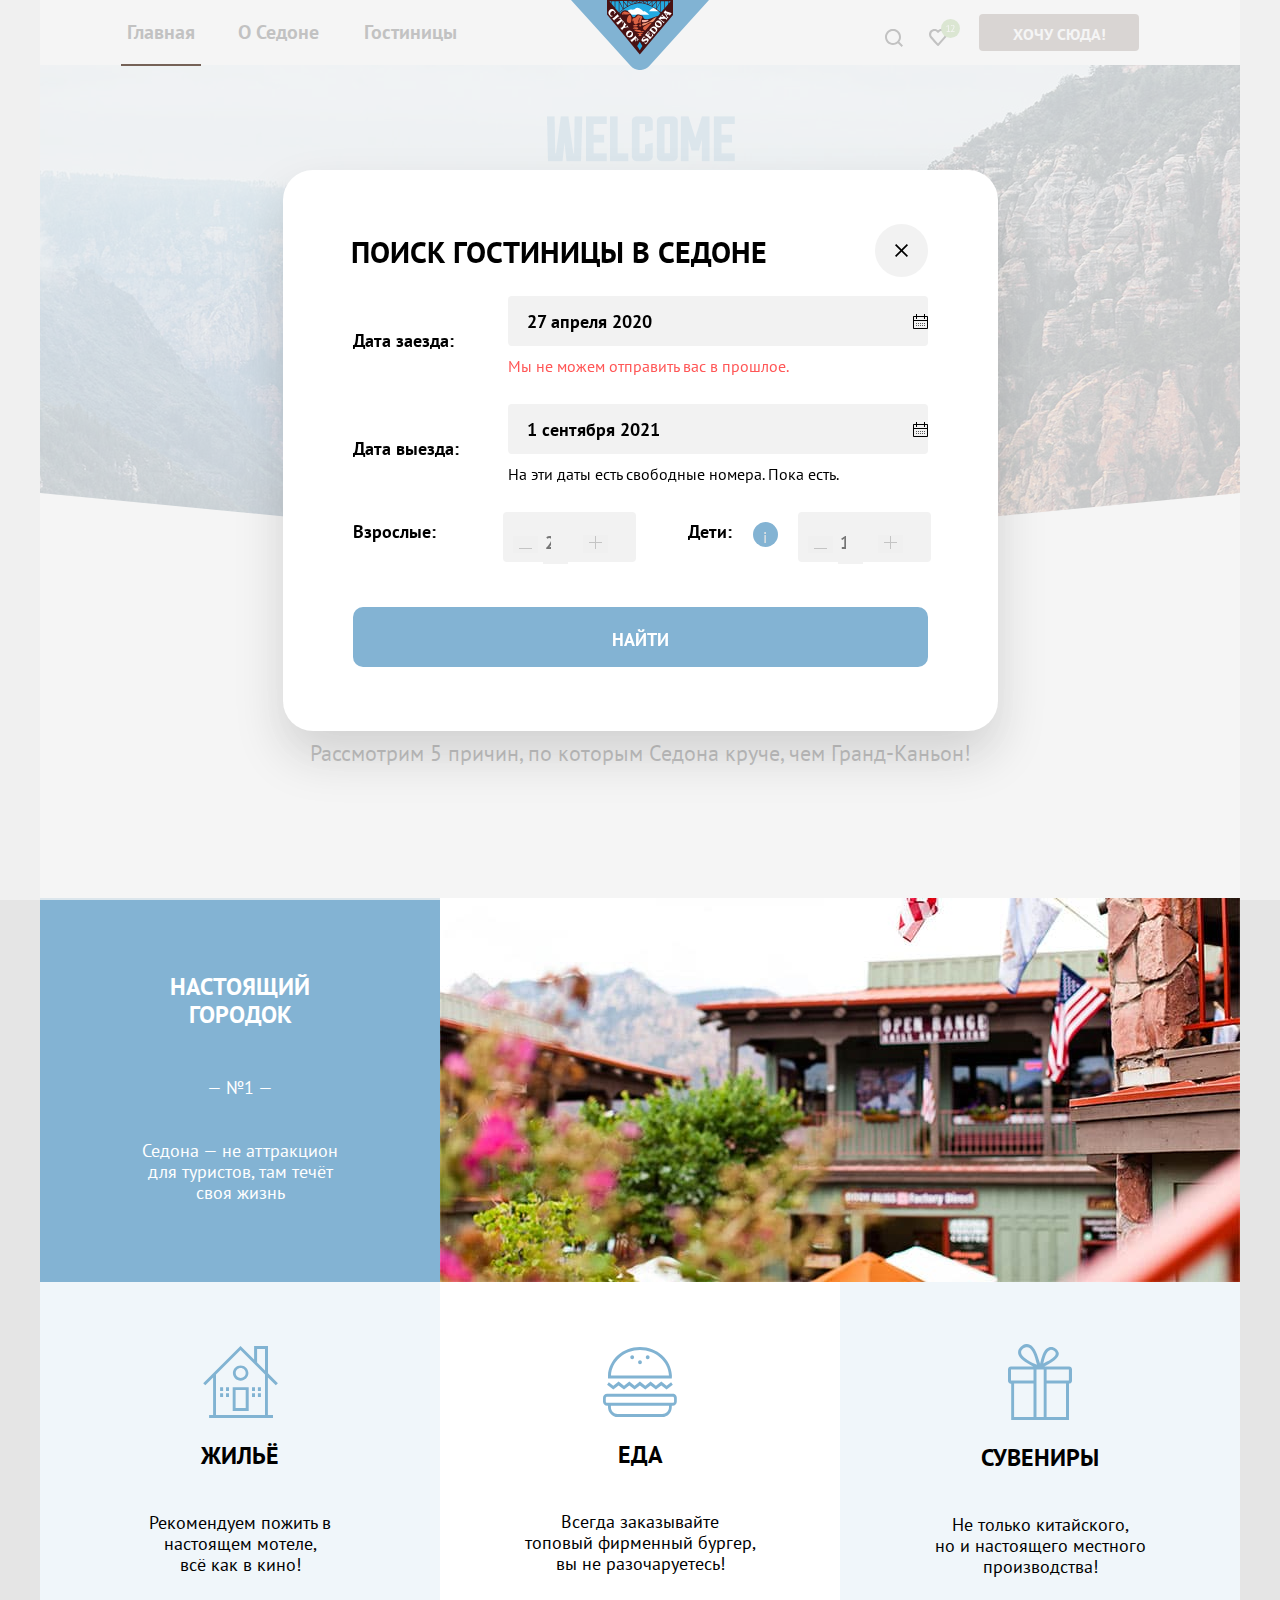
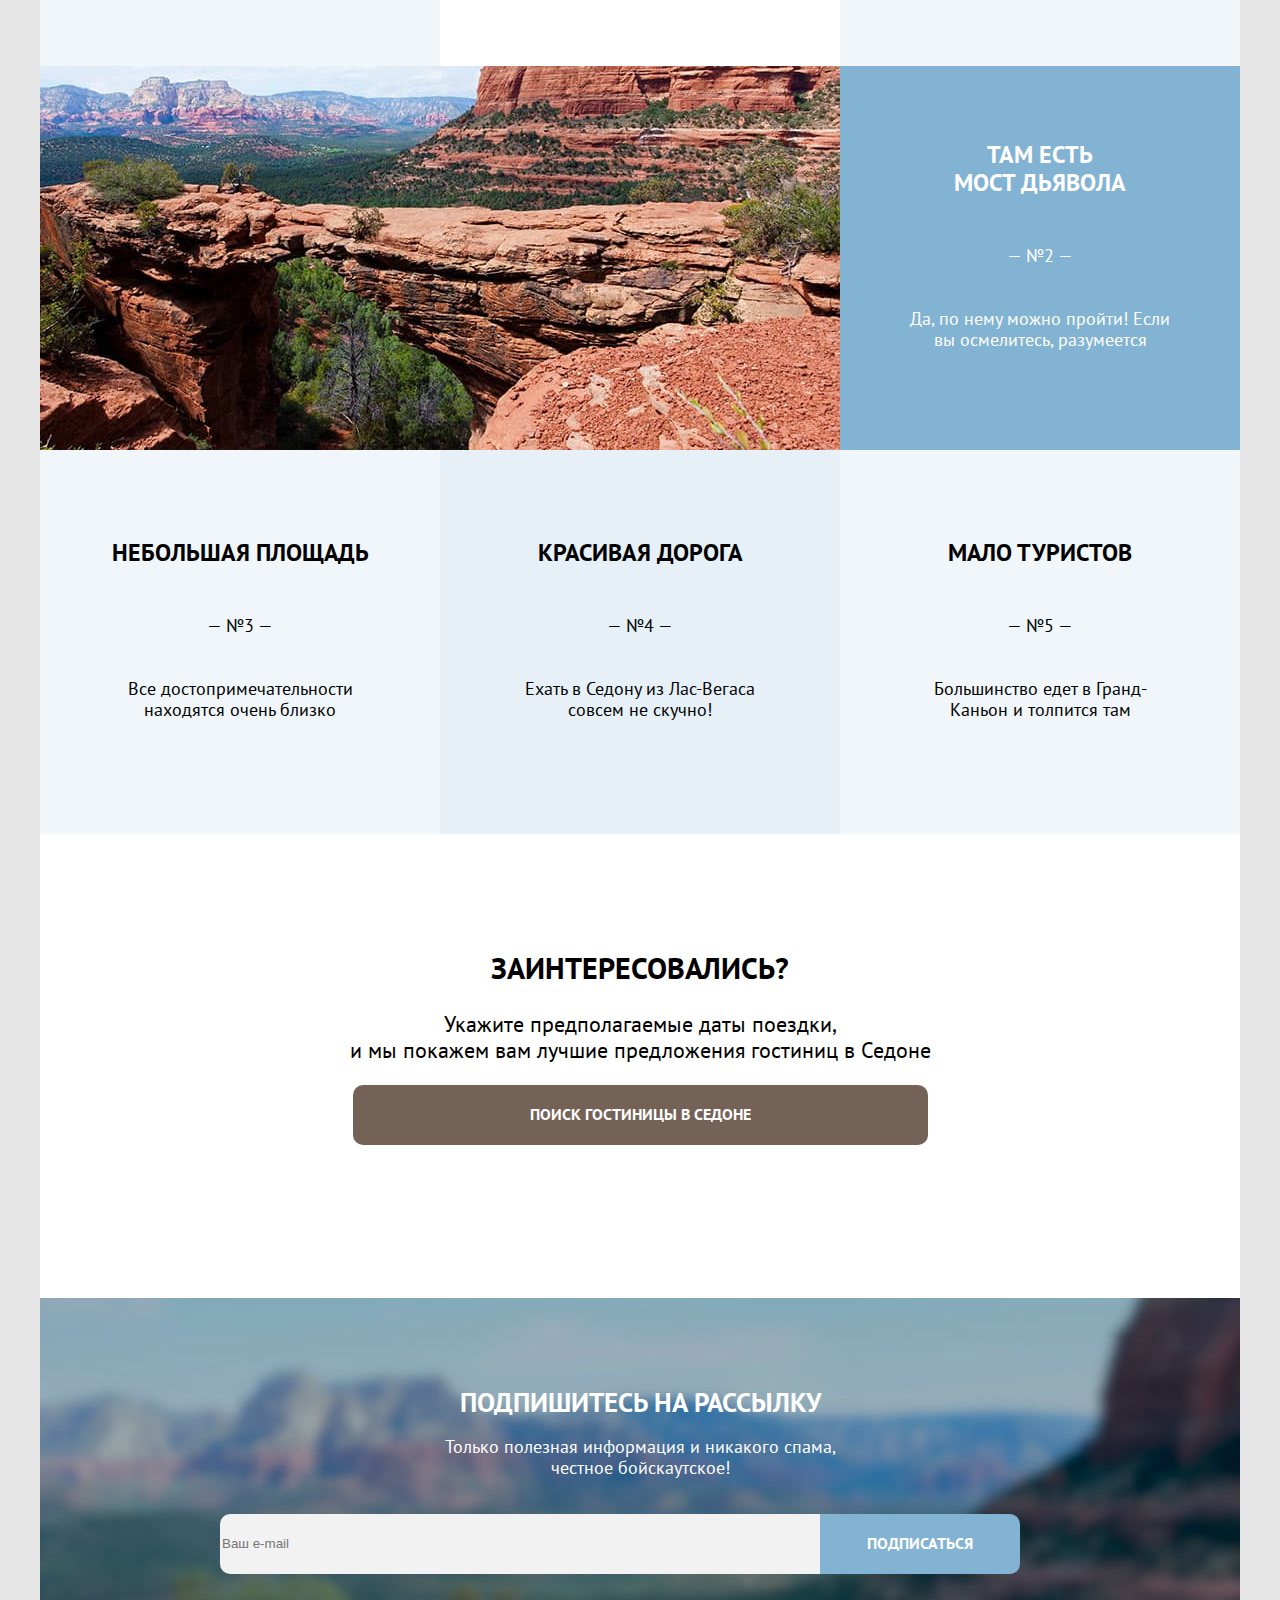
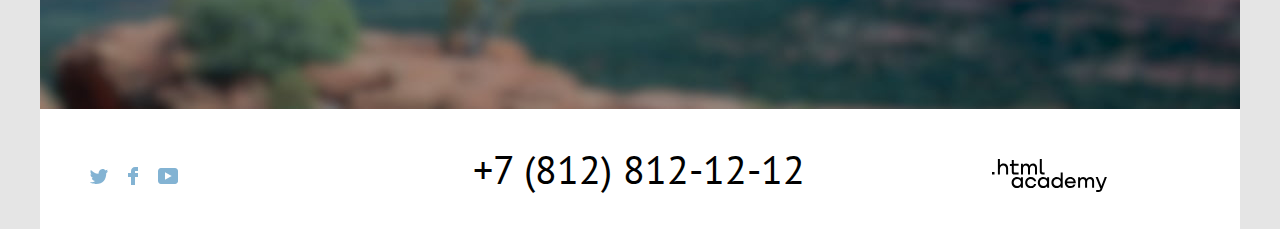
==== commit 5f2bfe80: "Обновлен 8.12. Завершаем вёрстку всех компонентов" ====
--- a/index.html
+++ b/index.html
@@ -47,15 +47,7 @@
                 <ul class="cart-items-list">
                   <li class="cart-item">
                     <a class="motel" href="#">
-                      <svg class="photo-fav" width="48" height="48" viewBox="0 0 48 48" fill="none" xmlns="http://www.w3.org/2000/svg" xmlns:xlink="http://www.w3.org/1999/xlink">
-                      <rect width="48" height="48" rx="24" fill="url(#pattern0)"/>
-                      <defs>
-                      <pattern id="pattern0" patternContentUnits="objectBoundingBox" width="1" height="1">
-                      <use xlink:href="#image0_619:158" transform="scale(0.0208333)"/>
-                      </pattern>
-                      <image id="image0_619:158" width="48" height="48" xlink:href="[data-uri]"/>
-                      </defs>
-                      </svg>
+                      <img class="fav-photo" src="images/popover/hotel-desert-quall-in.jpg" width="48" height="48" alt="Фото отеля.">
                       <div class="hotel-fav">
                     <p class="cart-item-title">Desert Quail Inn</p>
                     <p class="cart-item-hotel">Мотель</p>
@@ -74,15 +66,7 @@
 
                   <li class="cart-item diablo">
                     <a class="motel" href="#">
-                    <svg class="fav-photo" width="48" height="48" viewBox="0 0 48 48" fill="none" xmlns="http://www.w3.org/2000/svg" xmlns:xlink="http://www.w3.org/1999/xlink">
-                      <rect width="48" height="48" rx="24" fill="url(#pattern0)"/>
-                      <defs>
-                      <pattern id="pattern0" patternContentUnits="objectBoundingBox" width="1" height="1">
-                      <use xlink:href="#image0_619:169" transform="scale(0.0208333)"/>
-                      </pattern>
-                      <image id="image0_619:169" width="48" height="48" xlink:href="[data-uri]"/>
-                      </defs>
-                      </svg>
+                    <img class="fav-photo"  src="images/popover/hotel-villas-st-poco-diablo.jpg" width="48" height="48" alt="Фото виллы.">
                       <div class="fav-hotel">
                     <p class="cart-item-title">Villas at Poco Diablo</p>
                     <p class="cart-item-hotel">Апартаменты</p>
@@ -294,19 +278,19 @@
           <h2 class="modal-title">Поиск гостиницы в Седоне</h2>
           <form class="modal-form" action="https://echo.htmlacademy.ru/" method="post">
             <p class="field-group modal-form-date">
-            <label class="form-label form-label-icon"></label>
+            <label class="form-label form-label-icon">
             <span class="modal-date arrival">
-                  Дата заезда:
-                  <span class="modal-field">
-              <input class="field-modal arrivals" type="text" id="modal-date" name="modal-date" placeholder="Укажите дату" value="27 апреля 2020">
-              <span class="text-modal">Мы не можем отправить вас в прошлое.</span>
+                  Дата заезда:</span>
+              <span class="modal-field">
+                <input class="field-modal arrivals" type="text" id="modal-date" name="modal-date" placeholder="Укажите дату" value="27 апреля 2020">
+                <span class="text-modal">Мы не можем отправить вас в прошлое.</span>
               </span>
             </label>
 
               <p class="field-group modal-form-date">
-                <label class="form-label form-label-icon"></label>
+                <label class="form-label form-label-icon">
                   <span class="modal-date departure">
-                    Дата выезда:
+                    Дата выезда:</span>
                     <span class="modal-field">
                 <input class="field-modal depart" type="text" id="modal-date" name="modal-date" placeholder="Укажите дату" value="1 сентября 2021">
                 <span class="modal-text"> На эти даты есть свободные номера. Пока есть.</span>
@@ -324,7 +308,7 @@
               <input class="living-group-form" type="number" id="number-form" name="living-adult" placeholder="2" style="width:25px">
               <button class="adults bt_plus" type="button">
                 <svg width="13" height="13" viewBox="0 0 13 13" xmlns="http://www.w3.org/2000/svg">
-                  <path d="M13 6H7V0H6V6H0V7H6V13H7V7H13V6Z"/>
+                  <path opacity="0.3" d="M13 6H7V0H6V6H0V7H6V13H7V7H13V6Z"/>
                   </svg>
               </button>
             </div>
@@ -339,7 +323,7 @@
               <input class="living-group-form" type="number" id="form-number" name="living-child" placeholder="1" style="width:25px">
               <button class="child bt_plus" type="button">
                 <svg width="13" height="13" viewBox="0 0 13 13" xmlns="http://www.w3.org/2000/svg">
-                  <path d="M13 6H7V0H6V6H0V7H6V13H7V7H13V6Z"/>
+                  <path opacity="0.3" d="M13 6H7V0H6V6H0V7H6V13H7V7H13V6Z"/>
                   </svg>
               </button>
             </div>
--- a/styles/styles.css
+++ b/styles/styles.css
@@ -1,5 +1,5 @@
 *, ::after, ::before {
-  box-sizing: border-box;
+  box-sizing: border-box;
 }
 
 @font-face {
@@ -220,18 +220,7 @@
   z-index: 2;
 }
 
-.navigation-link.current-hotels::before {
-  position: absolute;
-  right: 40px;
-  bottom: 0;
-  top: 64px;
-  left: 477px;
-  width: 108px;
-  height: 2px;
-  background-color: #756257;
-  content: "";
-  z-index: 2;
-}
+
 .navigation-user {
   max-width: 160px;
 }
@@ -1049,8 +1038,7 @@
   text-align: left;
   vertical-align: top;
   text-transform: capitalize;
-  padding-left: 24px;
-
+  padding-left: 15px;
 }
 
 .catalog-filter-list {
@@ -1068,37 +1056,53 @@
   display: block;
   width: 100%;
   box-sizing: border-box;
-  outline: none;
 }
 
 .catalog-filter-input {
   width: 40px;
   color: #FFFFFF;
+  outline: none;
+
 }
 
 
 
 .catalog-filter-input.max {
-  color: #FFFFFF;
   position: absolute;
+  color: #FFFFFF;
   border-left: 2px solid #FFFFFF;
   height: 48px;
   margin-top: -21px;
-  margin-left: -90px;
+  margin-bottom: 0;
+  margin-left: -120px;
   width: 100%;
   padding-right: 30px;
   line-height: 24px;
 }
 
 .catalog-filter-input.min {
+  position: absolute;
   padding-right:-30px;
+  margin-top: -9px;
   color: #FFFFFF;
   line-height: 24px;
-
-}
-
+}
+
+.filter-min {
+  position: absolute;
+  padding-left: 100px;
+  margin-top: -10px;
+}
+.filter-max {
+  position: absolute;
+  margin-top: -10px;
+}
 .catalog-filter-input.max:hover {
   opacity: 0.6;
+}
+
+.catalog-filter-input:focus {
+box-shadow: inset 0 0 0 3px #83B3D3;
 }
 .catalog-filter-input {
   color: #000000;
@@ -1115,8 +1119,6 @@
   appearance: textfield;
 }
 
-.catalog-filter-input:focus {outline: 0;}
-
 .catalog-filter-group.price {
   margin: 0;
   margin-bottom: 32px;
@@ -1212,7 +1214,7 @@
   outline: none;
   border-radius: 4px;
   outline: 2px solid #83B3D3;
-  filter: drop-shadow (0 0 0 3 #83B3D3);
+  filter: drop-shadow (0 0 0 3 rgba(129, 179, 210, 1));
 }
 .range-wrapper-inputs:active {
   background-color: #756257;
@@ -1349,6 +1351,16 @@
   border: none;
   align-items: center;
   justify-content: center;
+}
+
+.cheap,
+.expenseve,
+.popular {
+  font-family: "PT Sans",sans-serif;
+  font-size: 18px;
+  line-height: 23px;
+  font-weight: 400;
+  font-style: normal;
 }
 
 .select-control:hover {
@@ -1815,7 +1827,7 @@
   border-radius: 4px ;
   width: 625px;
   height: 55px;
-  margin-top: 94px;
+  margin-top: 184px;
   margin-left: 208px;
   margin-right: 288px;
 }
@@ -2205,11 +2217,12 @@
 .photo-fav {
   grid-column: 1/2;
   grid-row: 1/2;
-  padding-top: 25px;
+  margin-top: 25px;
 }
 
 .fav-photo {
-  padding-top: 25px;
+  margin-top: 25px;
+
 }
 
 .motel{
@@ -2218,11 +2231,21 @@
   column-gap: 17px;
   cursor: pointer;
   text-decoration: none;
+  width: min-content;
+  height: min-content;
 }
 
 .motel:hover {
   color: #000000;
   opacity: 0.6;
+}
+
+.motel:focus-within {
+  box-shadow: inset 0 0 0 3px #83B3D3;
+  box-sizing: border-box;
+  border-radius: 10px;
+  outline: none;
+  cursor: pointer;
 }
 
 .motel:active.motel:focus {
@@ -2231,15 +2254,6 @@
   outline: none;
   opacity: 0.3;
 }
-
-.motel:focus-within {
-  box-shadow: inset 0 0 0 3px #83B3D3;
-  box-sizing: border-box;
-  border-radius: 10px;
-  outline: none;
-  cursor: pointer;
-}
-
 
 .motel:disabled:hover {
   color: #E5E5E5;
@@ -2294,38 +2308,25 @@
   opacity: 0.3;
   grid-row: 1/2;
   grid-column: 3/4;
-  margin-top: 10px;
-  margin: 0px;
-  background-color: #FFFFFF;
-  width: 16px;
-  height: 16px;
-  border: 3px solid #83B3D3;
-  box-sizing: border-box;
-  border-radius: 8px;
-
+  background-color: #FFFFFF;
+  align-self: center;
+  height: 40px;
+  width: 40px;
 }
 
 .cart-item-button .diablo-trash {
   grid-row: 1/2;
   grid-column: 3/4;
-  width: 16px;
-  height: 16px;
-}
-
-.cart-item-button.desert {
-  margin-top:10px;
-}
-.desert-trash {
+
 }
 
 .cart-item-button.villas-diablo {
   grid-column: 3/4;
-  margin-top: 10px;
-  left: 20px;
+
 }
 
 .cart-item-button:hover {
-  color: #000000;
+  fill: #000000;
 }
 
 .cart-item-button:active.cart-item-button:focus {
@@ -2349,7 +2350,7 @@
 }
 
 .popover {
-  display: block;
+  display: none;
   position: absolute;
   z-index: 1;
   top: 234px;
@@ -2517,10 +2518,30 @@
   align-items: center;
   grid-auto-flow: column;
   grid-template-columns: max-content 1fr;
-  gap: 0 50px;
-}
+  gap: 0 0px;
+}
+
+.field-modal {
+  background-image: url("../images/calendar.svg");
+  background-repeat: no-repeat;
+  background-position-x: right;
+  background-position-y: center;
+  width: 420px;
+  height: 50px;
+  background-color: #F2F2F2;
+  font-family: "PT Sans", sans-serif;
+  font-weight: 700;
+  font-style: normal;
+  font-size: 18px;
+  line-height: 40px;
+  outline: none;
+  border: none;
+  border-radius: 4px;
+  padding-left: 19px;
+}
+
 .modal-field {
-  display:grid;
+  margin: 0;
 }
 
 .modal-date {
@@ -2531,28 +2552,66 @@
   font-weight: 700;
   color: #000000;
   width: 155px;
-}
-.modal-date.arrival {
-  margin-top: -50px;
-}
-.departure {
-  margin-top: 10px;
-}
-
-
-.field-modal.arrivals {
-  padding-left: 19px;
-  margin-left: 135px;
-  margin-top: 20px;
-}
-
-.field-modal.depart {
-  padding-left: 19px;
-  margin-left: 135px;
-  margin-top: 10px;
-  margin-bottom: 0;
-}
-
+  margin-left: 70px;
+}
+
+.text-modal,
+.modal-text {
+  display: flex;
+  font-family: "PT Sans", sans-serif;
+  font-size: 16px;
+  line-height: 40px;
+  font-weight: 400;
+  color: #000000;
+}
+
+.text-modal {
+color: #FF5757;
+}
+
+.button-group-adult {
+  margin-left: 220px;
+  margin-top: -40px;
+  box-sizing: border-box;
+  width: 133px;
+  height: 50px;
+  background-color: #F2F2F2;
+  border-radius: 4px;
+  align-items: center;
+  justify-content: center;
+  padding: 10px;
+}
+.adults.bt_plus,
+.child.bt_plus {
+  margin-left: 10px;
+
+}
+
+.adults.bt_minus,
+.adults.bt_plus {
+  border: none;
+  color: #000000;
+  opacity: 0.6;
+}
+
+.adults.bt_minus:hover,
+.adults.bt_plus:hover{
+color: #000000;
+}
+
+.adults.bt_minus:focus,
+.adults.bt_plus:focus {
+  box-shadow: 0 0 0 3px #83B3D3;
+  border-radius: 4px;
+  outline: none;
+  opacity: 1;
+}
+
+.adults.bt_minus:active:focus,
+.adults.bt_plus:active:focus {
+  color: #000000;
+  opacity: 0.3;
+}
 .living-group {
   font-family: "PT Sans", sans-serif;
   font-size: 18px;
@@ -2561,98 +2620,6 @@
   font-style: normal;
   color: #000000;
   margin-left: 70px;
-  margin-top: 30px;
-}
-
-.living-group-form {
-  border:none;
-  outline: none;
-  background-color: #F2F2F2;
-  justify-items: center;
-  font-size: 16px;
-  padding-left: 20px;
-  padding-top: 5px;
-  align-items: center;
-  justify-content: center;
-}
-
-.modal-form .field-group {
-  margin: 0;
-}
-
-.modal-form {
-  font-weight: 700px;
-  margin-left: 70px;
-  margin-right: 70px;
-  margin-top: -20px;
-}
-
-.field-modal {
-  width: 420px;
-  height: 50px;
-  padding-left: 19px;
-  background-color: #F2F2F2;
-  border: none;
-  cursor: pointer;
-  border-radius: 4px;
-  margin-left: 20px;
-}
-.text-modal,
-.modal-text {
-  margin-top: 0;
-  margin-bottom: 0;
-  margin-left: 135px;
-  width: 420px;
-  height: 29px;
-  font-size: 16px;
-  line-height: 40px;
-}
-
-.text-modal {
-  color: #FF5757;
-}
-
-.modal-text {
-  color: #333333;
-}
-
-.button-group-adult {
-  margin-left: 200px;
-  margin-top: -40px;
-  box-sizing: border-box;
-  width: 133px;
-  height: 50px;
-  background-color: #F2F2F2;
-  border-radius: 4px;
-  align-items: center;
-  justify-content: center;
-  padding: 10px;
-}
-
-.adults.bt_minus,
-.adults.bt_plus {
-  border: none;
-  color: #000000;
-  opacity: 0.6;
-}
-
-.adults.bt_minus:hover,
-.adults.bt_plus:hover{
-color: #000000;
-}
-
-.adults.bt_minus:focus,
-.adults.bt_plus:focus {
-  box-shadow: 0 0 0 3px #83B3D3;
-  border-radius: 4px;
-  outline: none;
-  opacity: 1;
-}
-
-.adults.bt_minus:active:focus,
-.adults.bt_plus:active:focus {
-  color: #000000;
-  opacity: 0.3;
 }
 
 .living-group-child {
@@ -2704,8 +2671,8 @@
   color: #E5E5E5;
   margin-left: 470px;
   margin-top: -40px;
-  padding: 10px;
-  outline: inset 1px #FF5757;
+  padding-top: 5px;
+  padding-left: 10px;
   width: 25px;
   height: 25px;
   box-sizing: border-box;
@@ -2761,6 +2728,20 @@
 box-shadow: border-box;
 border-radius: 4px;
 border: none;
+}
+
+.living-group-form {
+  font-family: "PT Sans",sans-serif;
+  font-weight: 700;
+  font-style: normal;
+  font-size: 18px;
+  line-height: 40px;
+  align-items: center;
+  background-color: #F2F2F2;
+  color: #000000;
+  outline: none;
+  border: none;
+  width: 30px;
 }
 
 .minus:hover {
@@ -2891,7 +2872,7 @@
   box-sizing: border-box;
 }
 
-.modal-container {
+/*.modal-container {
   display:none;
 }
 
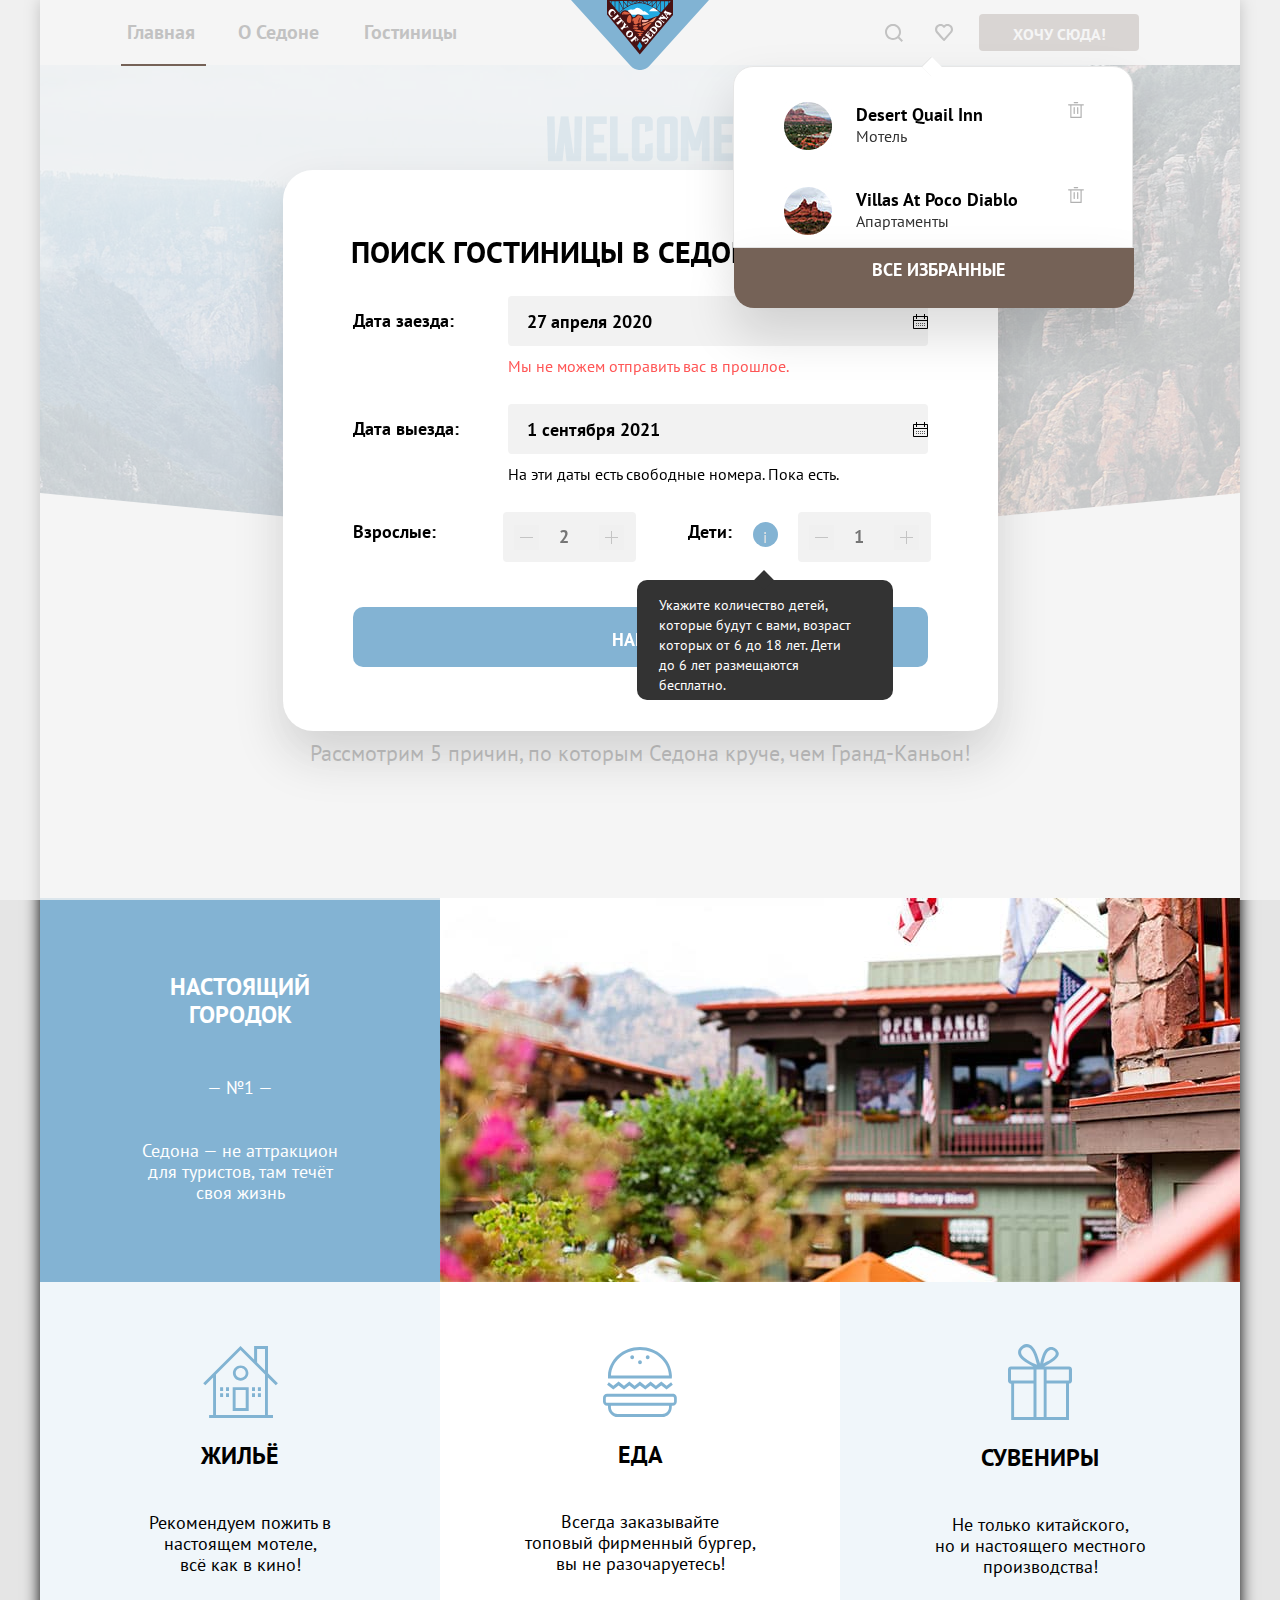
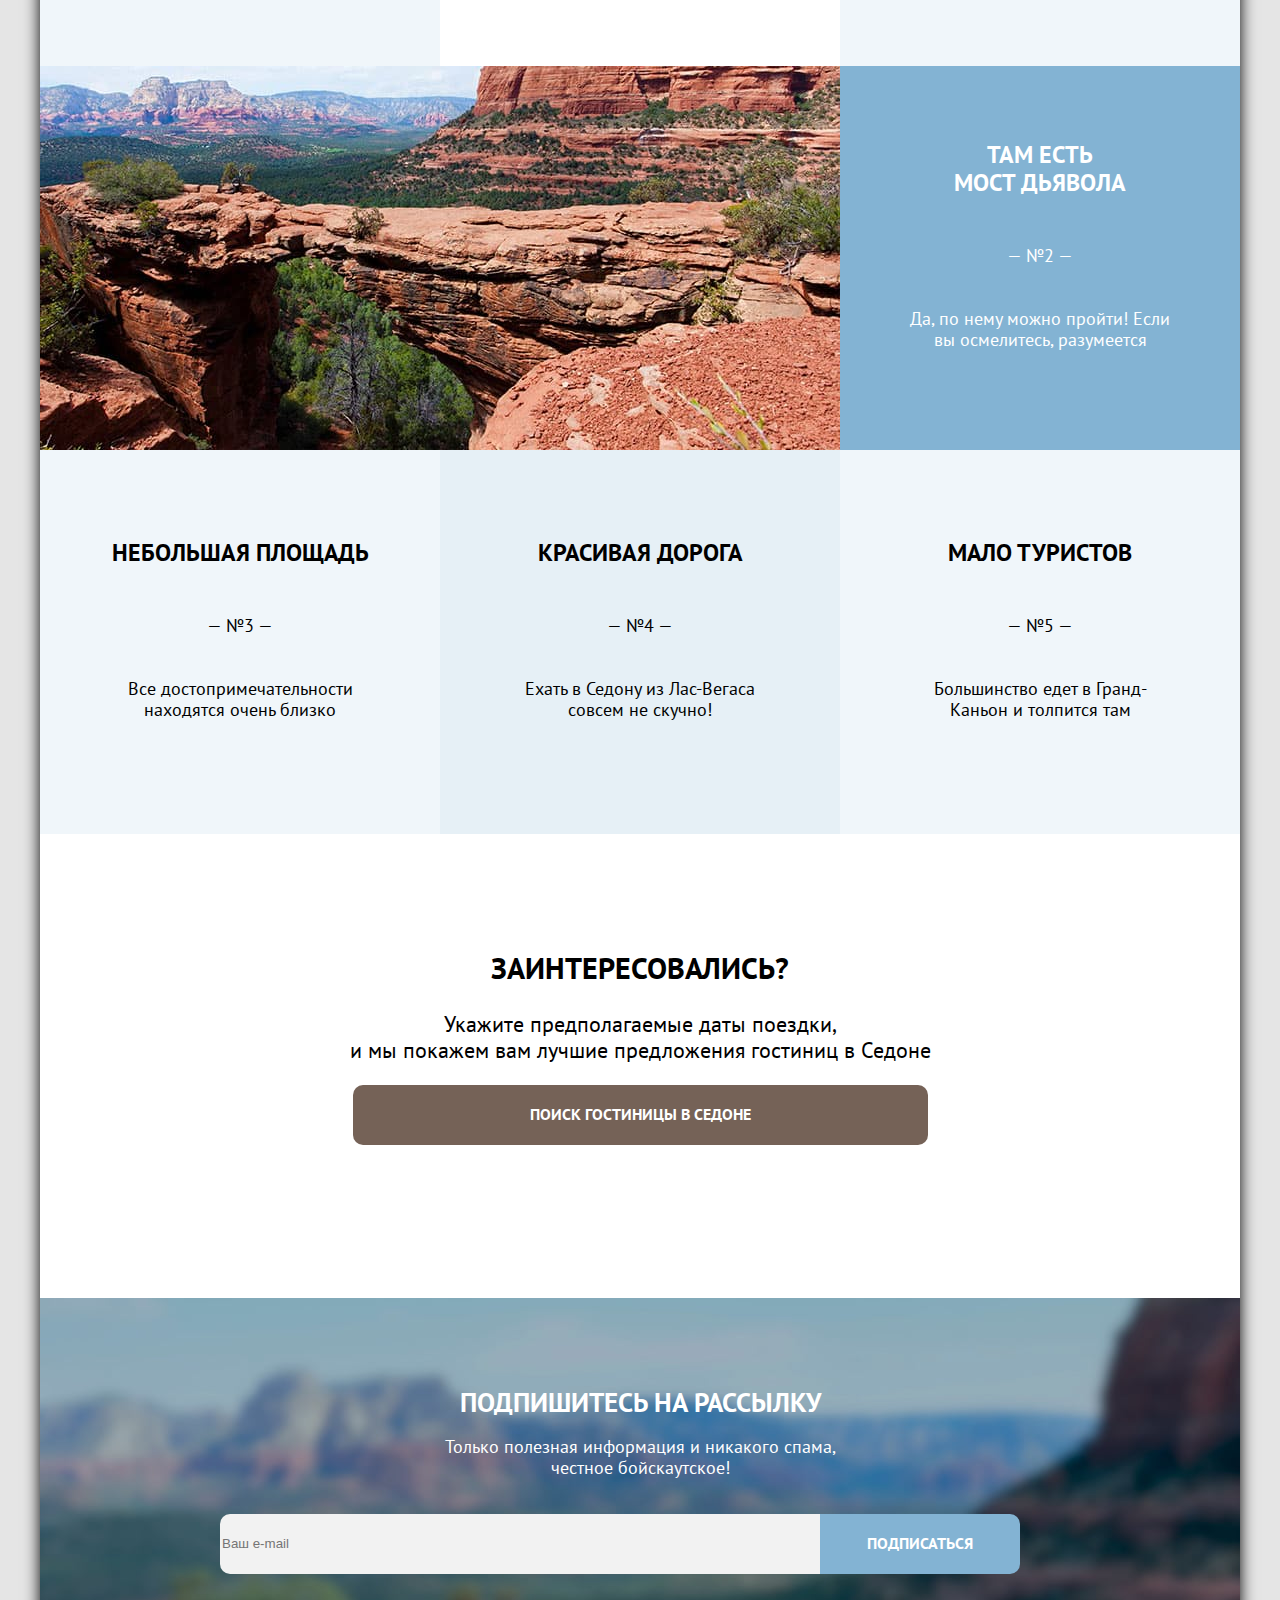
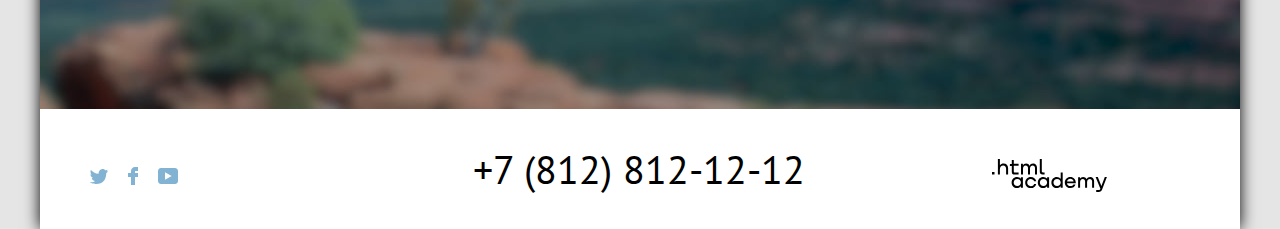
==== commit a39ba15b: "Отредактирован 8.12. Завершаем вёрстку всех компонентов" ====
--- a/index.html
+++ b/index.html
@@ -37,12 +37,12 @@
           </li>
           <li class="navigation-item favorites-icon">
             <a class="navigation-link" href="#">
-              <svg class="navigation-icon favorites-icon" aria-hidden="true" focusable="false" width="31" height="27" viewBox="0 0 31 27" xmlns="http://www.w3.org/2000/svg">
-                <path fill-rule="evenodd" clip-rule="evenodd" d="M8.9 27c-.3 0-.6-.1-.8-.4-5.4-6.1-6.7-7.5-7-7.9-.7-.9-1.1-2.1-1.1-3.3 0-3 2.4-5.4 5.5-5.4 1.3 0 2.5.5 3.5 1.3 1-.8 2.3-1.3 3.5-1.3 3 0 5.5 2.4 5.5 5.4 0 1.3-.5 2.5-1.3 3.4l-7 7.9c-.2.2-.4.3-.8.3Zm-6-9.5c.3.4 3.5 4 6.1 6.9l6.2-7c.5-.5.7-1.2.7-2 0-1.8-1.5-3.3-3.3-3.3-1 0-2 .5-2.7 1.3-.3.3-.6.4-.9.4-.3 0-.6-.2-.8-.4-.7-.8-1.7-1.3-2.7-1.3-1.8 0-3.3 1.5-3.3 3.3-.1.9.3 1.6.7 2.1-.1 0-.1 0 0 0Z"/><path d="M31 9.5a9.5 9.5 0 1 1-19 0 9.5 9.5 0 0 1 19 0Z" fill="#7DB54F"/><path d="M17.63 12.26h1.4V7.42l.1-.59-.4.47-1.1.79-.38-.51 2.2-1.7h.36v6.38h1.37V13h-3.55v-.74Zm7.83-4.67c0 .353-.067.717-.2 1.09a6.562 6.562 0 0 1-.51 1.11c-.207.373-.44.74-.7 1.1-.26.353-.52.69-.78 1.01l-.49.43v.04l.64-.11h2.18V13h-3.98v-.29c.147-.153.323-.343.53-.57a16.081 16.081 0 0 0 1.3-1.63c.22-.313.417-.63.59-.95.18-.32.323-.637.43-.95.107-.313.16-.61.16-.89 0-.327-.093-.597-.28-.81-.187-.22-.47-.33-.85-.33-.253 0-.5.053-.74.16-.24.1-.447.217-.62.35l-.33-.57c.233-.2.51-.357.83-.47.32-.113.663-.17 1.03-.17.287 0 .54.043.76.13.22.08.407.197.56.35.153.153.27.337.35.55.08.207.12.433.12.68Z" fill="#fff"/>
-              </svg>
+              <svg class="navigation-icon favorites-icon" width="18" height="17" viewBox="0 0 18 17" xmlns="http://www.w3.org/2000/svg">
+                <path d="M8.9 17C8.6 17 8.3 16.9 8.1 16.6C2.7 10.5 1.4 9.1 1.1 8.7C0.4 7.8 0 6.6 0 5.4C0 2.4 2.4 0 5.5 0C6.8 0 8 0.5 9 1.3C10 0.5 11.3 0 12.5 0C15.5 0 18 2.4 18 5.4C18 6.7 17.5 7.9 16.7 8.8L9.7 16.7C9.5 16.9 9.3 17 8.9 17ZM2.9 7.5C3.2 7.9 6.4 11.5 9 14.4L15.2 7.4C15.7 6.9 15.9 6.2 15.9 5.4C15.9 3.6 14.4 2.1 12.6 2.1C11.6 2.1 10.6 2.6 9.9 3.4C9.6 3.7 9.3 3.8 9 3.8C8.7 3.8 8.4 3.6 8.2 3.4C7.5 2.6 6.5 2.1 5.5 2.1C3.7 2.1 2.2 3.6 2.2 5.4C2.1 6.3 2.5 7 2.9 7.5C2.8 7.5 2.8 7.5 2.9 7.5Z"/>
+                </svg>
               <span class="visually-hidden">Избранное</span>
             </a>
-            <div class="popover popover-cart button" type="button">
+            <div class="popover popover-cart button">
               <div class="popover-content">
                 <ul class="cart-items-list">
                   <li class="cart-item">
@@ -84,7 +84,7 @@
                   </li>
                 </ul>
                 <button class="popover-button " type="button">
-              <h2 class="popover-title">Все избранные</h2>
+              <span class="popover-title">Все избранные</span>
                 </button>
               </div>
             </div>
@@ -98,8 +98,8 @@
 
     <main class="main-container main-index">
       <div class="page-container">
-      <!--Главная-->
-      <div class="background-head">
+       <!--Главная-->
+        <div class="background-head">
         <p class="visually-hidden">Welcome to the gorgeous Sedona</p>
         <p class="welcome-sedona"></p>
         <div class="divider"></div>
@@ -120,14 +120,16 @@
             <h4 class="advantages-subtitle town">— №1 —</h4>
             <p class="advantages-description city">Седона — не аттракцион<br> для туристов, там течёт<br>
               своя жизнь</p>
+            </div>
           </div>
           </li>
           <li class="advantages-item photo-1">
           <img class="photo" src="images/photo-city.jpg" width="800" height="384" alt="Фото городка.">
-        </li>
+          </li>
           <li class="advantages-item housing">
             <div class="block">
-              <div class="icon-housing"></div>
+              <div class="icon-housing">
+              </div>
             <h3 class="advantages-title house">Жильё</h3>
             <p class="advantages-description">Рекомендуем пожить
               в <br>настоящем мотеле,<br>
@@ -185,7 +187,6 @@
           <h4 class="advantages-subtitle">— №5 —</h4>
           <p class="advantages-description">Большинство едет в Гранд-Каньон и толпится там</p>
           </div>
-        </div>
           </li>
         </ul>
       </section>
@@ -212,7 +213,7 @@
           </form>
       </section>
       </div>
-    </div>
+      </div>
     </main>
     <!--Подвал-->
     <footer class="page-footer">
@@ -267,6 +268,7 @@
         </a>
       </div>
       </section>
+      </div>
     </footer>
 
     <div class="modal-container">
@@ -292,11 +294,10 @@
                   <span class="modal-date departure">
                     Дата выезда:</span>
                     <span class="modal-field">
-                <input class="field-modal depart" type="text" id="modal-date" name="modal-date" placeholder="Укажите дату" value="1 сентября 2021">
+                <input class="field-modal depart" type="text" id="date-modal" name="modal-date" placeholder="Укажите дату" value="1 сентября 2021">
                 <span class="modal-text"> На эти даты есть свободные номера. Пока есть.</span>
                </span>
-            </label>
-              </form>
+              </label>
 
               <div class="living-group">Взрослые:</div>
               <div class="button-group-adult">
@@ -305,7 +306,7 @@
                 <path opacity="0.3" d="M0 0L0 1L13 1V0L0 0Z"/>
                 </svg>
               </button>
-              <input class="living-group-form" type="number" id="number-form" name="living-adult" placeholder="2" style="width:25px">
+              <input class="living-group-form" type="number" id="number-form" name="living-adult" placeholder="2" style="width:50px">
               <button class="adults bt_plus" type="button">
                 <svg width="13" height="13" viewBox="0 0 13 13" xmlns="http://www.w3.org/2000/svg">
                   <path opacity="0.3" d="M13 6H7V0H6V6H0V7H6V13H7V7H13V6Z"/>
@@ -320,25 +321,22 @@
                   <path opacity="0.3" d="M0 0L0 1L13 1V0L0 0Z"/>
                   </svg>
               </button>
-              <input class="living-group-form" type="number" id="form-number" name="living-child" placeholder="1" style="width:25px">
+              <input class="living-group-form" type="number" id="form-number" name="living-child" placeholder="1" style="width:50px">
               <button class="child bt_plus" type="button">
                 <svg width="13" height="13" viewBox="0 0 13 13" xmlns="http://www.w3.org/2000/svg">
                   <path opacity="0.3" d="M13 6H7V0H6V6H0V7H6V13H7V7H13V6Z"/>
                   </svg>
               </button>
             </div>
-
-              <div class="info">i
                 <span class="visually-hidden">Посмотреть дополнительную информацию</span>
-              <popup class="modal-info">
-                <p class="popup-text">Укажите количество детей, которые будут с вами, возраст которых от 6 до 18 лет. Дети до 6 лет размещаются бесплатно.</p>
-              </popup>
-            </div>
-
+              <div class="modal-info">
+                <p class="popup-text">Укажите количество детей,<br> которые будут с вами, возраст<br> которых от 6 до 18 лет. Дети<br> до 6 лет размещаются<br> бесплатно.</p>
+              </div>
+              <div class="info">i</div>
               <button class="search-modal" type="button">Найти</button>
             </form>
           </section>
-      </div>
-    </div>
+        </div>
+      </div>
   </body>
 </html>
--- a/styles/styles.css
+++ b/styles/styles.css
@@ -36,6 +36,8 @@
   line-height: 21px;
   color: #000000;
   background-color: #E5E5E5;
+  filter: drop-shadow(rgba(0, 0, 0, 0.2));
+  box-shadow: 0 0 15px 0;
 }
 
 .visually-hidden {
@@ -93,8 +95,10 @@
   margin-right: 531px;
   z-index: 1;
 }
+
 .navigation-item {
   position: relative;
+
 }
 
 .navigation-list {
@@ -139,13 +143,39 @@
 .search-icon {
   grid-column: 2/3;
   grid-row: 2/3;
-  top: 5px;
+  top: 0px;
 }
 
 .favorites-icon {
   grid-column: 3/4;
   grid-row: 2/3;
 }
+
+.twelve {
+  position: absolute;
+  top: 0;
+  left: 20px;
+  width: 19px;
+  height: 19px;
+  background-color: #7DB550;
+  color: #FFFFFF;
+  border-radius: 50%;
+  content: " ";
+  font-family: "PT Sans", sans-serif;
+  font-style: normal;
+  font-weight: normal;
+  font-size: 10px;
+  line-height: 13px;
+  text-align: center;
+  vertical-align: top;
+  padding-top: 4px;
+}
+
+.twelve:active.twelve:focus {
+  color: #FFFFFF;
+  opacity: 0.3;
+}
+
 .enter {
   grid-column: 4/5;
   grid-row: 2/3;
@@ -179,7 +209,7 @@
 }
 
 .navigation-link:hover {
-  color: #756257;
+  fill: #756257;
 }
 
 .navigation-link:active.navigation-link:focus {
@@ -194,6 +224,7 @@
   outline: none;
 }
 
+
 .navigation-link:active {
   color:  #615048;
   opacity: 0.3;
@@ -208,16 +239,19 @@
 }
 
 .navigation-link.current::before {
+  display: flex;
   position: absolute;
   right: 40px;
   bottom: 0;
   top: 55px;
   left: 10px;
-  width: 80px;
+  width: 85%;
   height: 2px;
   background-color: #756257;
   content: "";
   z-index: 2;
+  align-items: center;
+  justify-content: center;
 }
 
 
@@ -793,6 +827,7 @@
   padding-top: 35px;
   background-color: #FFFFFF;
   width: 1200px;
+
 }
 
 .header-background{
@@ -960,7 +995,6 @@
   left: 0px;
   width: 20px;
   height: 20px;
-  box-sizing: border-box;
   background-color: #FFFFFF;
   border-radius: 4px;
 }
@@ -993,6 +1027,28 @@
   opacity: 0.3;
 }
 
+.control:active.control:focus + .control-mark {
+  background-color: #FFFFFF;
+  opacity: 0.3;
+}
+.control:disabled + .control-mark {
+  border-color: #F2F2F2;
+}
+.control-input:hover + .control-mark {
+  background-color: #FFFFFF;
+  opacity: 0.6;
+}
+
+.control-input:focus + .control-mark  {
+  background-color: #FFFFFF;
+  opacity: 0.6;
+  border: 3px solid #83B3D3;
+}
+
+.control-input:active.control-input:focus + .control-mark {
+  background-color: #FFFFFF;
+  opacity: 0.3;
+}
 .control-input:disabled + .control-mark {
   border-color: #242424;
 }
@@ -1009,7 +1065,9 @@
   background-image: url("../images/checkbox-on.svg");
   position: absolute;
   top: 5px;
-  left: 5px;
+  left: 4px;
+  right: 4px;
+  bottom: 5px;
   width: 13px;
   height: 10px;
   background-color:#FFFFFF;
@@ -1066,7 +1124,6 @@
 }
 
 
-
 .catalog-filter-input.max {
   position: absolute;
   color: #FFFFFF;
@@ -1076,8 +1133,11 @@
   margin-bottom: 0;
   margin-left: -120px;
   width: 100%;
-  padding-right: 30px;
+  padding-right: 15px;
   line-height: 24px;
+  box-sizing: border-box;
+  border: 2px solid #FFFFFF;
+  border-radius: 0 4px 4px 0;
 }
 
 .catalog-filter-input.min {
@@ -1086,24 +1146,34 @@
   margin-top: -9px;
   color: #FFFFFF;
   line-height: 24px;
+  height: 48px;
+  margin-left: -20px;
+  margin-top: -21px;
+  box-sizing: border-box;
+  border: 2px solid #FFFFFF;
+  border-radius: 4px 0 0 4px;
 }
 
 .filter-min {
   position: absolute;
   padding-left: 100px;
   margin-top: -10px;
+  opacity: 0.3;
 }
 .filter-max {
   position: absolute;
   margin-top: -10px;
+  margin-left: -10px;
+  opacity: 0.3;
 }
 .catalog-filter-input.max:hover {
   opacity: 0.6;
 }
 
 .catalog-filter-input:focus {
-box-shadow: inset 0 0 0 3px #83B3D3;
-}
+  box-shadow: inset 0 0 0 3px #83B3D3, 0 0 0 3px #83B3D3 ;
+}
+
 .catalog-filter-input {
   color: #000000;
   font-size: 18px;
@@ -1194,9 +1264,6 @@
   justify-content: space-between;
   justify-content: space-between;
   color: #FFFFFF;
-  border: 2px solid #FFFFFF;
-  border-radius: 4px;
-  box-sizing: border-box;
   padding: 19px;
   margin-bottom: 20px;
   margin-top: 30px;
@@ -1210,11 +1277,12 @@
 }
 
 .range-wrapper-inputs:focus {
-  box-shadow: 0 2px #83B3D3;
+  box-shadow: 0 0 0 2px #83B3D3;
   outline: none;
   border-radius: 4px;
   outline: 2px solid #83B3D3;
   filter: drop-shadow (0 0 0 3 rgba(129, 179, 210, 1));
+  box-sizing: border-box;
 }
 .range-wrapper-inputs:active {
   background-color: #756257;
@@ -1649,7 +1717,7 @@
   text-align: left;
   text-decoration: none;
   text-transform: capitalize;
-
+  padding-left: 75px;
 }
 .card-button {
   margin-top: 0;
@@ -1794,7 +1862,6 @@
   box-shadow: inset 0 0 0 3px #83B3D3;
   border: 3px;
   box-sizing: border-box;
-  border-radius: 10px;
   outline: none;
 }
 .product-card-link:active .product-card-image {
@@ -2197,7 +2264,6 @@
 }
 
 .popover-content {
-  display: block;
   position: absolute;
   z-index: 1;
   top: -182px;
@@ -2227,12 +2293,14 @@
 
 .motel{
   display: grid;
-  grid-template-columns: 55px 200px 50px;
+  grid-template-columns: 55px 200px;
   column-gap: 17px;
   cursor: pointer;
   text-decoration: none;
-  width: min-content;
+  width: fit-content;
   height: min-content;
+  margin-top: 10px;
+  padding-left: 10px;
 }
 
 .motel:hover {
@@ -2322,7 +2390,6 @@
 
 .cart-item-button.villas-diablo {
   grid-column: 3/4;
-
 }
 
 .cart-item-button:hover {
@@ -2350,7 +2417,7 @@
 }
 
 .popover {
-  display: none;
+  display: block;
   position: absolute;
   z-index: 1;
   top: 234px;
@@ -2374,6 +2441,7 @@
   cursor: pointer;
   border: none;
 }
+
 .popover-button:hover {
   background-color: #615048;
   box-shadow: 0 25px 50px rgba(0, 0, 0, 0.15);
@@ -2420,6 +2488,8 @@
   left: 120px;
   right: 100px;
   font-family: "PT Sans", sans-serif;
+  font-weight: bold;
+  font-style: normal;
   font-size: 18px;
   line-height: 21px;
 }
@@ -2430,6 +2500,7 @@
 
 
 .modal-container {
+  display: none;
   position: fixed;
   top: 0;
   left: 0;
@@ -2526,6 +2597,7 @@
   background-repeat: no-repeat;
   background-position-x: right;
   background-position-y: center;
+  margin-right: 15px;
   width: 420px;
   height: 50px;
   background-color: #F2F2F2;
@@ -2553,6 +2625,7 @@
   color: #000000;
   width: 155px;
   margin-left: 70px;
+  margin-bottom: 40px;
 }
 
 .text-modal,
@@ -2570,6 +2643,7 @@
 }
 
 .button-group-adult {
+  display: flex;
   margin-left: 220px;
   margin-top: -40px;
   box-sizing: border-box;
@@ -2584,14 +2658,18 @@
 .adults.bt_plus,
 .child.bt_plus {
   margin-left: 10px;
-
 }
 
 .adults.bt_minus,
 .adults.bt_plus {
+  display: flex;
   border: none;
   color: #000000;
   opacity: 0.6;
+  align-items:center;
+  justify-content:center;
+  width: 25px;
+  height: 25px;
 }
 
 .adults.bt_minus:hover,
@@ -2623,6 +2701,7 @@
 }
 
 .living-group-child {
+  display: flex;
   font-family: "PT Sans", sans-serif;
   font-size: 18px;
   line-height: 40px;
@@ -2636,9 +2715,14 @@
 
 .child.bt_minus,
 .child.bt_plus {
+  display: flex;
   border: none;
   color: #000000;
   opacity: 0.6;
+  align-items:center;
+  justify-content:center;
+  width: 25px;
+  height: 25px;
 }
 
 .child.bt_minus:hover,
@@ -2681,21 +2765,17 @@
 }
 
 .modal-info {
-  display: none;
-  position:absolute;
-  width: 216px;
-  padding: 40px;
-  font-family: "PT Sans", sans-serif;
-  font-style: regular;
-  font-size: 16px;
-  line-height: 20px;
+  display: block;
+  position: absolute;
+  width: 256px;
+  height: 143px;
   color: #FFFFFF;
   background-color: #333333;
   height: 120px;
   box-shadow: 0px, 15px, 30px rgba(0, 0, 0, 0.3);
   border-radius: 10px;
   right: 105px;
-  margin-top: 25px;
+  margin-top: 18px;
 }
 
 .modal-info::before {
@@ -2703,13 +2783,26 @@
   width: 14px;
   height: 14px;
   top: -7px;
-  left: 160px;
+  left: 120px;
   transform: rotate(45deg);
   background-color: #333333;
   content:"";
 }
 
+.popup-text {
+  margin-top: 15px;
+  margin-left: 22px;
+  margin-right: 18px;
+  margin-bottom: 18px;
+  font-family: "PT Sans", sans-serif;
+  font-weight: 400;
+  font-style: normal;
+  font-size: 14px;
+  line-height: 20px;
+}
+
 .button-group-children {
+  display: flex;
   margin-left: 515px;
   margin-top: -40px;
   box-sizing: border-box;
@@ -2718,6 +2811,8 @@
   background-color: #F2F2F2;
   border-radius: 4px;
   padding: 10px;
+  align-items: center;
+  justify-content: center;
 }
 
 .button-living {
@@ -2741,7 +2836,7 @@
   color: #000000;
   outline: none;
   border: none;
-  width: 30px;
+  padding-left: 20px;
 }
 
 .minus:hover {
@@ -2872,7 +2967,5 @@
   box-sizing: border-box;
 }
 
-/*.modal-container {
-  display:none;
-}
-
+
+
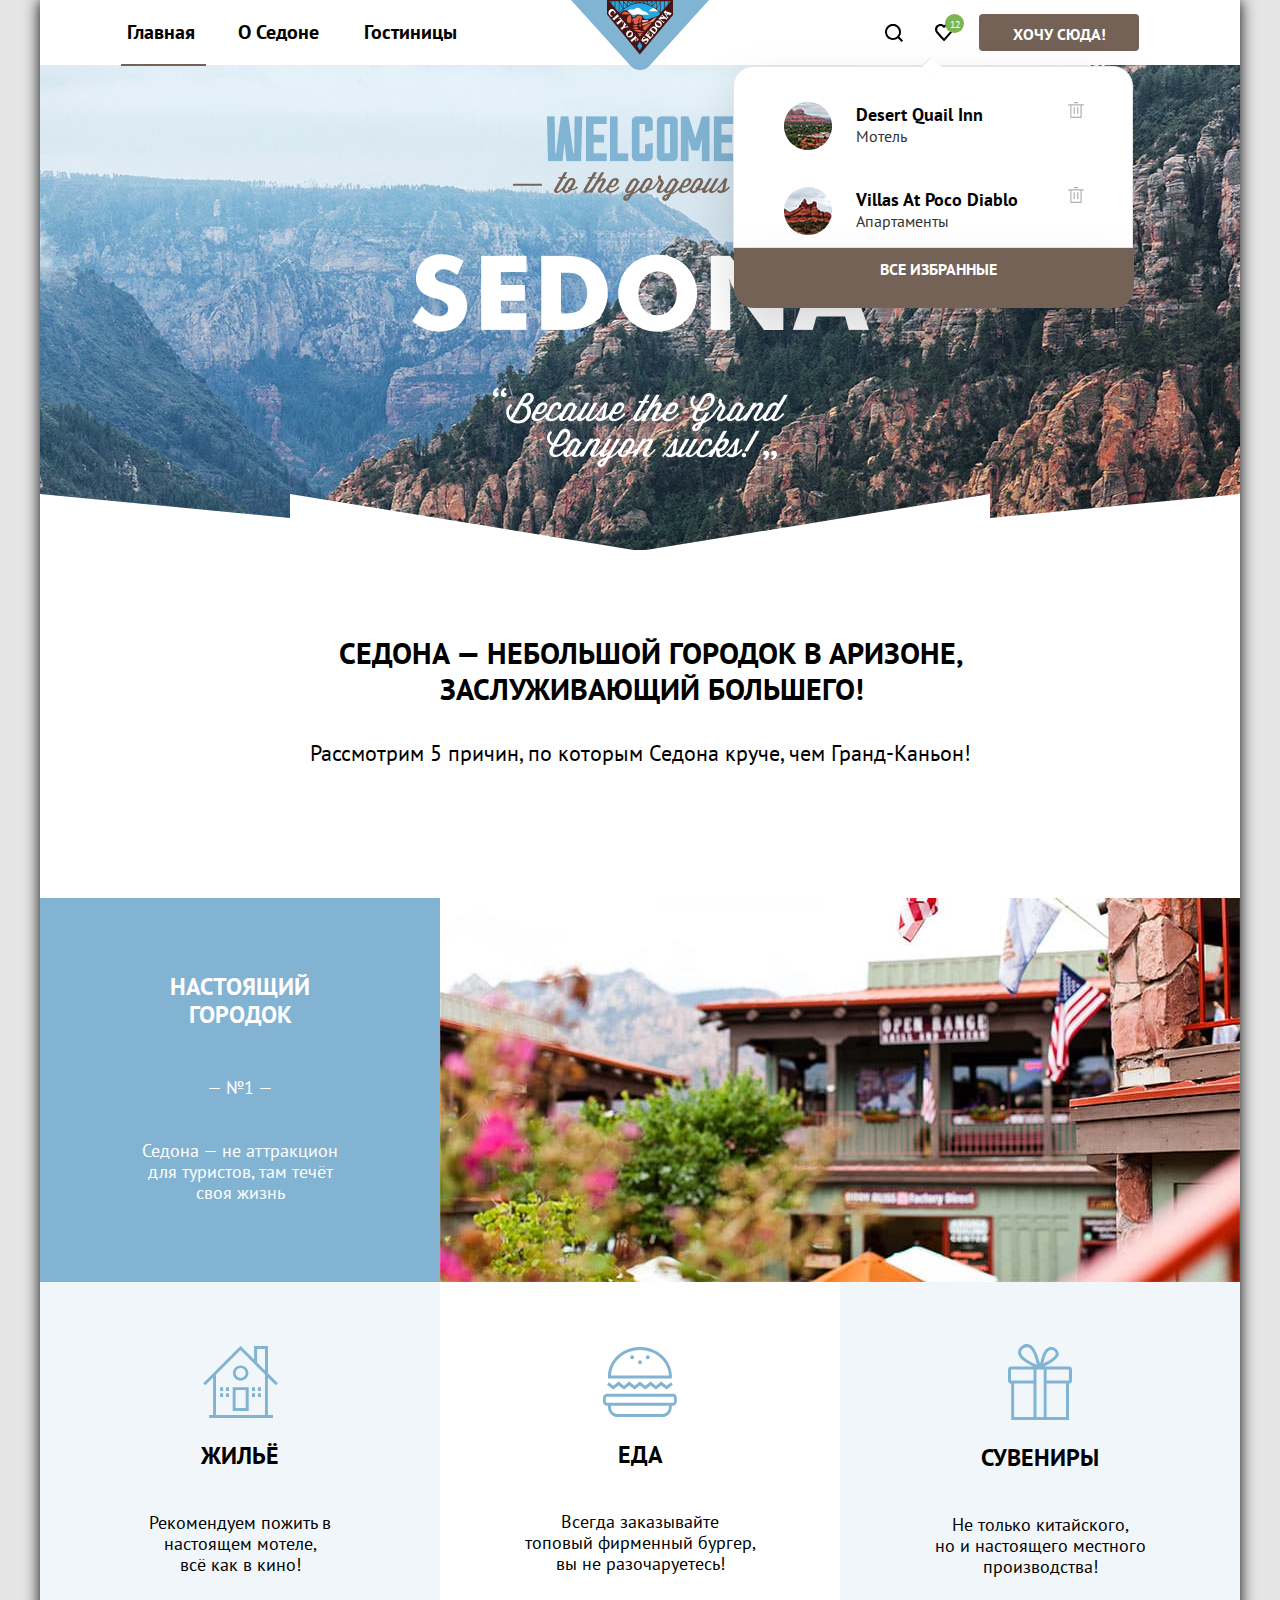
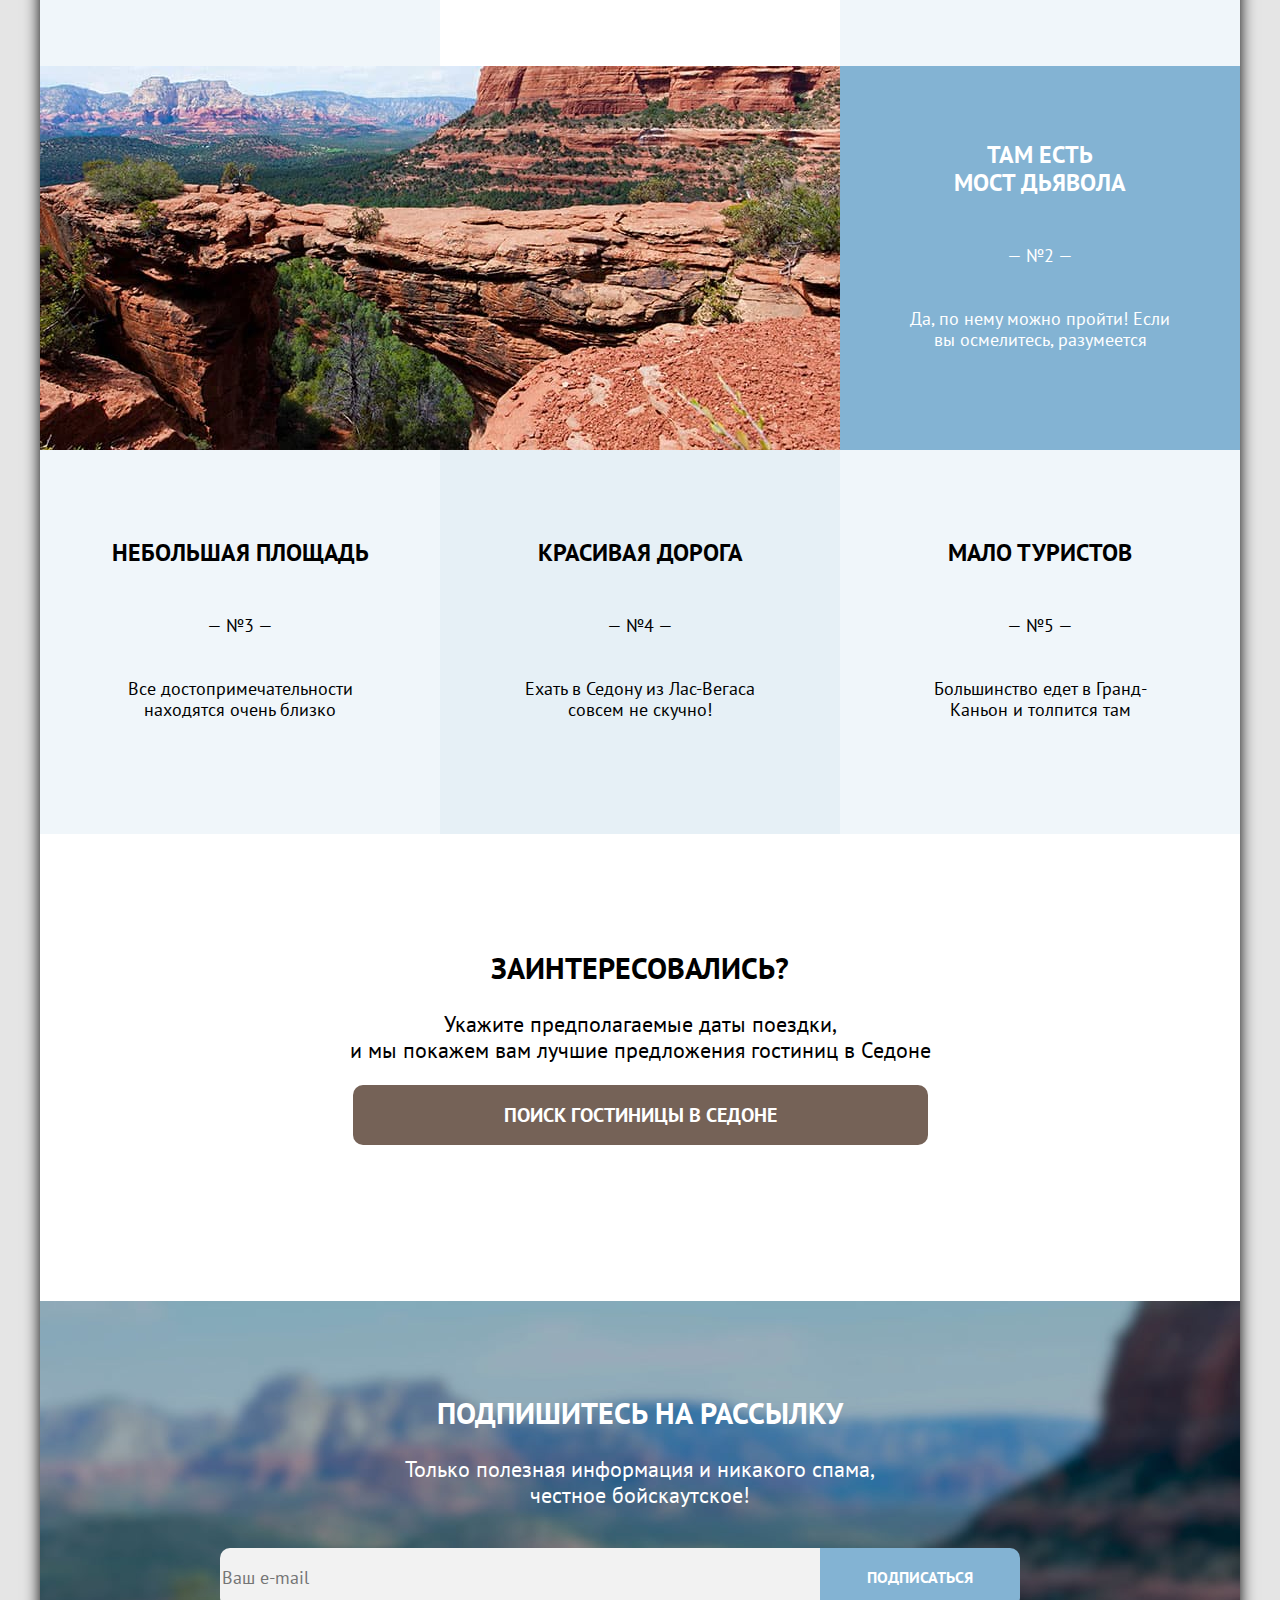
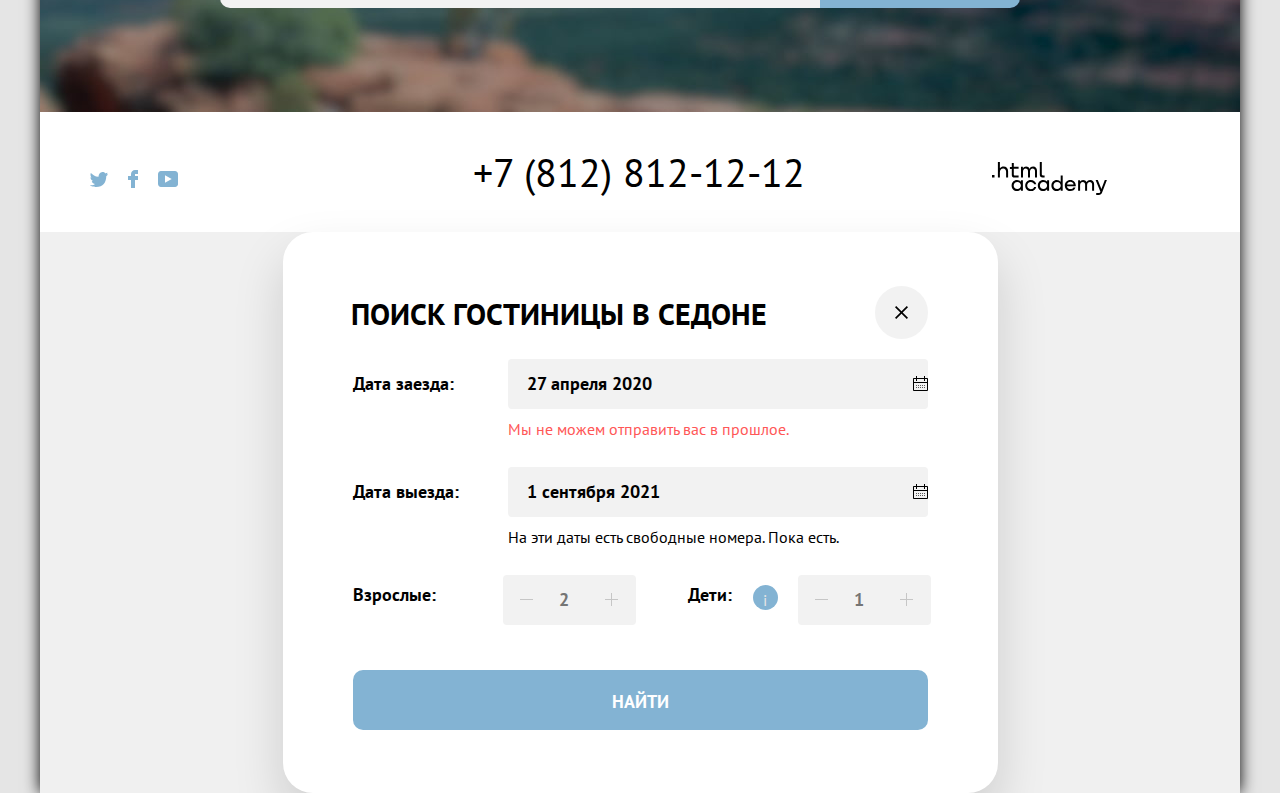
==== commit 525c6611: "Обновлен 8.12. Завершаем вёрстку всех компонентов" ====
--- a/index.html
+++ b/index.html
@@ -4,6 +4,8 @@
     <meta charset="utf-8">
     <title>Главная страница</title>
     <link rel="stylesheet" href="styles/styles.css">
+    <link rel="icon" href="favicon.ico">
+    <link rel="icon" type="image/png" sizes="32x32" href="..images/favicon-32x32.png">
   </head>
 
   <body>
@@ -11,7 +13,7 @@
     <header class="page-header">
     <!--Лого Седоны-->
     <a href="home.html">
-      <img class="logo-sedona" src="images/sedona-logo.svg" width="138" height="70" alt ="Логотип Седоны.">
+      <img class="logo-sedona" src="images/sedona-logo.svg" width="138" height="70" alt="Логотип Седоны.">
     </a>
         <!--Навигация-->
       <nav class="navigation">
@@ -29,7 +31,7 @@
           <ul class="navigation-list user">
           <li class="navigation-item search-icon">
             <a class="navigation-link" href="#">
-              <svg class="navigation-icon search-icon" aria-hidden="true" focusable="false" width="18" height="18" viewBox="0 0 18 18" xmlns="http://www.w3.org/2000/svg">
+              <svg class="navigation-icon search-icon" aria-hidden="true" focusable="false" width="18" height="18" viewBox="0 0 18 18" xmlns="http://www.w3.org/2000/svg" role="img" aria-label="Поиск">
                 <path fill-rule="evenodd" clip-rule="evenodd" d="M18 16.5L14.3 12.8C15.3 11.5 16 9.8 16 7.9C16 3.5 12.4 -0.1 8 -0.1C3.6 -0.1 0 3.6 0 8C0 12.4 3.6 16 8 16C9.8 16 11.5 15.4 12.9 14.3L16.6 18L18 16.5ZM8 14C4.7 14 2 11.3 2 8C2 4.7 4.7 2 8 2C11.3 2 14 4.7 14 8C14 11.3 11.3 14 8 14Z" />
               </svg>
               <span class="visually-hidden">Поиск</span>
@@ -37,9 +39,10 @@
           </li>
           <li class="navigation-item favorites-icon">
             <a class="navigation-link" href="#">
-              <svg class="navigation-icon favorites-icon" width="18" height="17" viewBox="0 0 18 17" xmlns="http://www.w3.org/2000/svg">
+              <svg class="navigation-icon favorites-icon" width="18" height="17" viewBox="0 0 18 17" xmlns="http://www.w3.org/2000/svg" role="img" aria-label="Избранное">
                 <path d="M8.9 17C8.6 17 8.3 16.9 8.1 16.6C2.7 10.5 1.4 9.1 1.1 8.7C0.4 7.8 0 6.6 0 5.4C0 2.4 2.4 0 5.5 0C6.8 0 8 0.5 9 1.3C10 0.5 11.3 0 12.5 0C15.5 0 18 2.4 18 5.4C18 6.7 17.5 7.9 16.7 8.8L9.7 16.7C9.5 16.9 9.3 17 8.9 17ZM2.9 7.5C3.2 7.9 6.4 11.5 9 14.4L15.2 7.4C15.7 6.9 15.9 6.2 15.9 5.4C15.9 3.6 14.4 2.1 12.6 2.1C11.6 2.1 10.6 2.6 9.9 3.4C9.6 3.7 9.3 3.8 9 3.8C8.7 3.8 8.4 3.6 8.2 3.4C7.5 2.6 6.5 2.1 5.5 2.1C3.7 2.1 2.2 3.6 2.2 5.4C2.1 6.3 2.5 7 2.9 7.5C2.8 7.5 2.8 7.5 2.9 7.5Z"/>
                 </svg>
+                <span class="twelve">12</span>
               <span class="visually-hidden">Избранное</span>
             </a>
             <div class="popover popover-cart button">
@@ -54,7 +57,7 @@
                       </div>
                     </a>
                   <button type="button" class="cart-item-button button desert">
-                    <svg  class="desert-trash" width="16" height="16" viewBox="0 0 16 16" xmlns="http://www.w3.org/2000/svg">
+                    <svg  class="desert-trash" width="16" height="16" viewBox="0 0 16 16" xmlns="http://www.w3.org/2000/svg" role="img" aria-label="Удалить">
                       <path d="M15.3 2.3H13.1H2.8H0.6C0.3 2.3 0 2.5 0 2.8C0 3.1 0.3 3.4 0.6 3.4H2.3V15.4C2.3 15.7 2.6 16 2.9 16H13.1C13.4 16 13.7 15.7 13.7 15.4V3.4H15.4C15.7 3.4 16 3.1 16 2.8C16 2.5 15.6 2.3 15.3 2.3ZM12.5 14.8H3.4V3.4H12.5V14.8Z"/>
                       <path d="M6.19995 1.2H9.59995C9.89995 1.2 10.2 0.9 10.2 0.6C10.2 0.3 9.99995 0 9.69995 0H6.19995C5.89995 0 5.69995 0.3 5.69995 0.6C5.69995 0.9 5.89995 1.2 6.19995 1.2Z"/>
                       <path d="M6.2001 12C6.5001 12 6.8001 11.7 6.8001 11.4V5.7C6.8001 5.4 6.5001 5.1 6.2001 5.1C5.9001 5.1 5.6001 5.4 5.6001 5.7V11.4C5.7001 11.7 5.9001 12 6.2001 12Z"/>
@@ -73,7 +76,7 @@
                   </div>
                 </a>
                     <button class="cart-item-button button villas-diablo" type="button">
-                    <svg class="diablo-trash" width="16" height="16" viewBox="0 0 16 16" xmlns="http://www.w3.org/2000/svg">
+                    <svg class="diablo-trash" width="16" height="16" viewBox="0 0 16 16" xmlns="http://www.w3.org/2000/svg" role="img" aria-label="Удалить">
                       <path d="M15.3 2.3H13.1H2.8H0.6C0.3 2.3 0 2.5 0 2.8C0 3.1 0.3 3.4 0.6 3.4H2.3V15.4C2.3 15.7 2.6 16 2.9 16H13.1C13.4 16 13.7 15.7 13.7 15.4V3.4H15.4C15.7 3.4 16 3.1 16 2.8C16 2.5 15.6 2.3 15.3 2.3ZM12.5 14.8H3.4V3.4H12.5V14.8Z"/>
                       <path d="M6.19995 1.2H9.59995C9.89995 1.2 10.2 0.9 10.2 0.6C10.2 0.3 9.99995 0 9.69995 0H6.19995C5.89995 0 5.69995 0.3 5.69995 0.6C5.69995 0.9 5.89995 1.2 6.19995 1.2Z"/>
                       <path d="M6.2001 12C6.5001 12 6.8001 11.7 6.8001 11.4V5.7C6.8001 5.4 6.5001 5.1 6.2001 5.1C5.9001 5.1 5.6001 5.4 5.6001 5.7V11.4C5.7001 11.7 5.9001 12 6.2001 12Z"/>
@@ -194,7 +197,7 @@
       <div class="appointment-background">
       <section class="appointment">
         <h2 class="appointment-title">Заинтересовались?</h2>
-        <p>Укажите предполагаемые даты поездки,<br>
+        <p class="appointment-subtitle">Укажите предполагаемые даты поездки,<br>
           и мы покажем вам лучшие предложения гостиниц в Седоне</p>
         <button class="button button-search" type="button">Поиск гостиницы в Седоне</button>
       </section>
@@ -207,7 +210,7 @@
           честное бойскаутское!</p>
           <form class="mailing-form" action="https://echo.htmlacademy.ru/" method="post">
            <p class="mailing-email">
-             <input class="field" placeholder="Ваш e-mail" type="email" name="mailing-email" required>
+             <input class="field" placeholder="Ваш e-mail" id="mail" type="email" name="mailing-email" required>
            </p>
            <button class="button mailing-button" type="submit">Подписаться</button>
           </form>
@@ -224,7 +227,7 @@
         <ul class="footer-social-list">
           <li class="footer-social-item">
             <a class="footer-social-link footer-social-twitter" href="https://twitter.com/htmlacademy_ru">
-              <svg class="social-icon" aria-hidden="true" focusable="false" width="18" height="15" viewBox="0 0 18 15" xmlns="http://www.w3.org/2000/svg">
+              <svg class="social-icon" aria-hidden="true" focusable="false" width="18" height="15" viewBox="0 0 18 15" xmlns="http://www.w3.org/2000/svg" role="img" aria-label="Твиттер">
                 <path fill-rule="evenodd" clip-rule="evenodd" d="M11.6 0.200056C13.4 -0.299944 14.8 0.500056 15.4 1.40006C16.1 1.20006 16.8 0.900056 17.5 0.700056C17.5 1.60006 16.9 2.20006 16.6 2.50006C17.3 2.60006 18 1.90006 18 1.90006C17.8 2.90006 16.9 3.70006 16.3 3.90006C16.1 10.7001 13 15.1001 5.7 15.0001C5.1 15.0001 5.8 15.0001 5.2 15.0001C4.8 15.0001 0.8 14.5001 0 13.1001C2.4 13.3001 4.1 12.7001 5 11.9001C4 11.6001 2.1 11.5001 1.8 9.00006C2.2 9.10006 2.4 9.20006 3.1 9.10006C1.8 8.30006 0.4 7.50006 0.5 5.30006C0.8 5.60006 1.6 5.80006 1.9 5.80006C1.1 5.60006 -0.2 2.50006 0.9 0.900056C2.8 2.80006 4.9 4.50006 8.5 4.70006C8.7 2.30006 9.7 0.800056 11.6 0.200056Z" />
               </svg>
               <span class="visually-hidden">Твиттер</span>
@@ -232,7 +235,7 @@
           </li>
           <li class="footer-social-item">
             <a class="footer-social-link footer-social-facebook" href="https://www.facebook.com/htmlacademy">
-              <svg class="social-icon" aria-hidden="true" width="10" height="18"  viewBox="0 0 10 18" xmlns="http://www.w3.org/2000/svg">
+              <svg class="social-icon" aria-hidden="true" width="10" height="18"  viewBox="0 0 10 18" xmlns="http://www.w3.org/2000/svg" role="img" aria-label="Фейсбук">
               <path fill-rule="evenodd" clip-rule="evenodd" d="M7 0C4.8 0 3 1.8 3 4v2H0v4h3v8h4v-8h3V6H7V4h3V0H7Z"/>
             </svg>
               <span class="visually-hidden">Фейсбук</span>
@@ -240,7 +243,7 @@
           </li>
           <li class="footer-social-item">
             <a class="footer-social-link footer-social-youtube" href="https://www.youtube.com/user/htmlacademyru">
-              <svg class="social-icon" aria-hidden="true" width="20" height="16" viewBox="0 0 20 16" xmlns="http://www.w3.org/2000/svg">
+              <svg class="social-icon" aria-hidden="true" width="20" height="16" viewBox="0 0 20 16" xmlns="http://www.w3.org/2000/svg" role="img" aria-label="Ютуб">
               <path fill-rule="evenodd" clip-rule="evenodd" d="M17 0H2.9C1.2 0 0 1.5 0 3.2V12.7C0 14.5 1.2 16 2.9 16H17.2C18.7 16 20.1 14.5 20.1 12.8V3.2C19.9 1.5 18.7 0 17 0ZM7 11.8V4.2L13.7 8L7 11.8Z"/>
               </svg>
               <span class="visually-hidden">Ютуб</span>
@@ -261,7 +264,7 @@
       <section class="about-academy">
       <div class="footer-about-text academy-icon">
          <a class="htmlacademy-link" href="https://htmlacademy.ru/">
-         <svg class="academy-icon"  aria-hidden="true" width="115" height="33" viewBox="0 0 115 33" xmlns="http://www.w3.org/2000/svg">
+         <svg class="academy-icon"  aria-hidden="true" width="115" height="33" viewBox="0 0 115 33" xmlns="http://www.w3.org/2000/svg" role="img" aria-label="Академия">
          <path fill-rule="evenodd" clip-rule="evenodd" d="M0 12.9v2.6h2.5v-2.6H0ZM11.6 4.5c-1.6 0-2.8.7-3.6 1.7h-.1V0h-2v15.5h2v-5.3c0-2.1 1.3-3.6 3.3-3.6 1.8 0 2.9 1.4 2.9 3.2v5.7h2V9.4c.1-3-1.8-4.9-4.5-4.9ZM26.6 4.8h-4.8V1.1h-2v3.8h-1.9v2h1.9v6c0 1.7 1 2.7 2.7 2.7h4.1v-2h-3.7c-.7 0-1.1-.4-1.1-1.1V6.8h4.8v-2ZM41.1 4.6c-1.6 0-2.9.8-3.5 2.1h-.1c-.6-1.2-1.8-2.1-3.4-2.1-1.4 0-2.5.8-3.1 1.8h-.1V4.8H29v10.6h2V10c0-2 1-3.5 2.6-3.5 1.5 0 2.4 1 2.4 2.6v6.3h2V9.8c0-2.4 1.4-3.3 2.6-3.3 1.5 0 2.4 1 2.4 2.6v6.3h2V8.9c.1-2.5-1.4-4.3-3.9-4.3ZM47.8 12.7c0 1.7 1 2.7 2.8 2.7h2v-2h-1.7c-.7 0-1.1-.4-1.1-1.1V0h-2v12.7ZM28.9 19.7c-.9-1.1-2.2-1.8-3.9-1.8-3.1 0-5.4 2.3-5.4 5.6s2.3 5.6 5.4 5.6c1.8 0 3-.8 3.8-1.9h.1v1.6h2V18.2h-2v1.5Zm-3.6 7.4c-2.2 0-3.6-1.6-3.6-3.6s1.4-3.6 3.6-3.6 3.6 1.6 3.6 3.6c0 1.9-1.4 3.6-3.6 3.6ZM44.2 22c-.5-2.4-2.6-4.1-5.4-4.1-3.4 0-5.6 2.5-5.6 5.6 0 3.1 2.2 5.6 5.6 5.6 2.8 0 4.9-1.8 5.4-4.2h-2.1c-.4 1.3-1.7 2.3-3.3 2.3-2.2 0-3.6-1.6-3.6-3.6s1.4-3.6 3.6-3.6c1.6 0 2.8 1 3.3 2.2h2.1V22ZM55.1 19.7c-.9-1.1-2.2-1.8-3.9-1.8-3.1 0-5.4 2.3-5.4 5.6s2.3 5.6 5.4 5.6c1.8 0 3-.8 3.8-1.9h.1v1.6h2V18.2h-2v1.5Zm-3.6 7.4c-2.2 0-3.6-1.6-3.6-3.6s1.4-3.6 3.6-3.6 3.6 1.6 3.6 3.6c0 1.9-1.5 3.6-3.6 3.6ZM68.7 19.8c-.9-1.1-2.2-1.9-3.9-1.9-3.1 0-5.4 2.3-5.4 5.6s2.2 5.6 5.4 5.6c1.7 0 3-.8 3.8-1.8h.1v1.5h2V13.4h-2v6.4Zm-3.6 7.3c-2.2 0-3.6-1.6-3.6-3.6s1.4-3.6 3.6-3.6 3.6 1.6 3.6 3.6c-.1 2-1.5 3.6-3.6 3.6ZM78.3 17.9c-3.3 0-5.5 2.5-5.5 5.6 0 3 2.1 5.6 5.5 5.6 2.5 0 4.5-1.3 5.2-3.6h-2.1c-.5 1-1.6 1.6-3 1.6-1.9 0-3.3-1.3-3.4-2.9h8.8c.2-3.6-2-6.3-5.5-6.3Zm0 1.9c1.7 0 3 1 3.3 2.6h-6.5c.3-1.5 1.5-2.6 3.2-2.6ZM98.2 17.9c-1.6 0-2.9.8-3.6 2h-.1c-.6-1.2-1.8-2-3.4-2-1.4 0-2.5.7-3.1 1.8v-1.5h-1.9v10.6h2v-5.4c0-2 1-3.4 2.6-3.5 1.5 0 2.4 1 2.4 2.6v6.3h2v-5.6c0-2.4 1.4-3.3 2.6-3.3 1.5 0 2.4 1 2.4 2.6v6.3h2v-6.5c.1-2.6-1.4-4.4-3.9-4.4ZM109.4 27l-3.6-8.9h-2.2l4.8 11.6c-.3.9-.7 1.2-1.7 1.2h-2.5v2h2.5c1.8 0 2.8-.8 3.5-2.6l4.7-12.2h-2.1l-3.4 8.9Z"/>
          </svg>
          <span class="about-text visually-hidden">Сделано в .html academy</span>
@@ -280,21 +283,21 @@
           <h2 class="modal-title">Поиск гостиницы в Седоне</h2>
           <form class="modal-form" action="https://echo.htmlacademy.ru/" method="post">
             <p class="field-group modal-form-date">
-            <label class="form-label form-label-icon">
+            <label class="form-label form-label-icon" for="label-icon">
             <span class="modal-date arrival">
                   Дата заезда:</span>
               <span class="modal-field">
-                <input class="field-modal arrivals" type="text" id="modal-date" name="modal-date" placeholder="Укажите дату" value="27 апреля 2020">
+                <input class="field-modal arrivals" type="text" id="label-icon" name="date-modal" placeholder="Укажите дату" value="27 апреля 2020" required>
                 <span class="text-modal">Мы не можем отправить вас в прошлое.</span>
               </span>
             </label>
 
               <p class="field-group modal-form-date">
-                <label class="form-label form-label-icon">
+                <label class="form-label form-label-icon" for="label-form">
                   <span class="modal-date departure">
                     Дата выезда:</span>
                     <span class="modal-field">
-                <input class="field-modal depart" type="text" id="date-modal" name="modal-date" placeholder="Укажите дату" value="1 сентября 2021">
+                <input class="field-modal depart" type="text" id="label-form" name="modal-date" placeholder="Укажите дату" value="1 сентября 2021" required>
                 <span class="modal-text"> На эти даты есть свободные номера. Пока есть.</span>
                </span>
               </label>
@@ -302,13 +305,13 @@
               <div class="living-group">Взрослые:</div>
               <div class="button-group-adult">
               <button class="adults bt_minus" type="button">
-                <svg width="13" height="1" viewBox="0 0 13 1"  xmlns="http://www.w3.org/2000/svg">
+                <svg width="13" height="1" viewBox="0 0 13 1"  xmlns="http://www.w3.org/2000/svg" role="img" aria-label="Минус">
                 <path opacity="0.3" d="M0 0L0 1L13 1V0L0 0Z"/>
                 </svg>
               </button>
               <input class="living-group-form" type="number" id="number-form" name="living-adult" placeholder="2" style="width:50px">
               <button class="adults bt_plus" type="button">
-                <svg width="13" height="13" viewBox="0 0 13 13" xmlns="http://www.w3.org/2000/svg">
+                <svg width="13" height="13" viewBox="0 0 13 13" xmlns="http://www.w3.org/2000/svg" role="img" aria-label="Плюс">
                   <path opacity="0.3" d="M13 6H7V0H6V6H0V7H6V13H7V7H13V6Z"/>
                   </svg>
               </button>
@@ -317,13 +320,13 @@
               <div class="living-group-child">Дети:</div>
               <div class="button-group-children">
               <button class="child bt_minus" type="button">
-                <svg width="13" height="1" viewBox="0 0 13 1" xmlns="http://www.w3.org/2000/svg">
+                <svg width="13" height="1" viewBox="0 0 13 1" xmlns="http://www.w3.org/2000/svg" role="img" aria-label="Минус">
                   <path opacity="0.3" d="M0 0L0 1L13 1V0L0 0Z"/>
                   </svg>
               </button>
               <input class="living-group-form" type="number" id="form-number" name="living-child" placeholder="1" style="width:50px">
               <button class="child bt_plus" type="button">
-                <svg width="13" height="13" viewBox="0 0 13 13" xmlns="http://www.w3.org/2000/svg">
+                <svg width="13" height="13" viewBox="0 0 13 13" xmlns="http://www.w3.org/2000/svg" role="img" aria-label="Плюс">
                   <path opacity="0.3" d="M13 6H7V0H6V6H0V7H6V13H7V7H13V6Z"/>
                   </svg>
               </button>
--- a/styles/styles.css
+++ b/styles/styles.css
@@ -75,6 +75,7 @@
 .page-header {
   color: #000000;
   background-color: #FFFFFF;
+  min-height: 65px;
 }
 
 
@@ -186,6 +187,11 @@
   background-color: #756257;
   width: 160px;
   height: 37px;
+  font-family: "PT Sans", sans-serif;
+  font-style: normal;
+  font-weight: bold;
+  font-size: 16px;
+  line-height: 21px;
   text-transform: uppercase;
   text-align: center;
   border-radius: 4px;
@@ -199,9 +205,11 @@
 
 .navigation-link {
   display: block;
+  font-family: "PT Sans", sans-serif;
+  font-style: normal;
+  font-weight: bold;
   font-size: 20px;
   line-height: 26px;
-  font-weight: 700;
   text-align: center;
   color: #000000;
   text-decoration: none;
@@ -345,12 +353,13 @@
   background-size: 100% auto;
   background-repeat: no-repeat;
   position: absolute;
-  top: 428px;
+  top: 429px;
   width: 1200px;
   height: 57px;
 }
 
 .background-head {
+  background-color: #000000;
   background-image: url("../images/home-picture-mountains.jpg");
   background-size: 100% auto;
   background-repeat: no-repeat;
@@ -366,9 +375,11 @@
   background-repeat: no-repeat;
   background-position: center;
   background-size: 100% auto;
+  font-family: "PT Sans", sans-serif;
+  font-style: normal;
+  font-weight: bold;
   font-size: 30px;
   line-height: 36px;
-  font-weight: 700;
   text-align: center;
   position: absolute;
   top: 550px;
@@ -389,7 +400,7 @@
   text-align: center;
 }
 
-.sedona-head .h1 {
+.sedona-head h1 {
   margin-top: 63px;
   bottom: 139px;
   margin-left: 240px;
@@ -399,7 +410,8 @@
   font-family: "PT Sans", sans-serif;
   font-size: 22px;
   line-height: 36px;
-  font-weight: 400;
+  font-weight: normal;
+  font-style: normal;
   text-align: center;
   color: #000000;
   background-color: #FFFFFF;
@@ -434,6 +446,7 @@
 
 .real-city {
   color: #FFFFFF;
+  background-color: #83B3D3;
   background-image: url("../images/square-blue.svg");
   width: 400px;
   height: 384px;
@@ -490,6 +503,7 @@
 .diablo-bridge {
   color: #000000;
   background-image: url("../images/square-blue.svg");
+  background-color: #83B3D3;
   width: 400px;
   height: 384px;
   grid-column: 3/4;
@@ -590,9 +604,10 @@
   color: #FFFFFF;
   width: 400px;
   font-family: "PT Sans", sans-serif;
+  font-style: normal;
+  font-weight: bold;
   font-size: 24px;
   line-height: 28px;
-  font-weight: 700;
   text-transform: uppercase;
 }
 
@@ -602,15 +617,17 @@
   font-family: "PT Sans", sans-serif;
   font-size: 18px;
   line-height: 21px;
-  font-weight: 400;
+  font-weight: normal;
+  font-style: normal;
 }
 
 .advantages-description {
   font-family: "PT Sans", sans-serif;
   color: #000000;
+  font-style: normal;
+  font-weight: normal;
   font-size: 18px;
   line-height: 21px;
-  font-weight: 400;
   vertical-align: center;
   width: 260px;
   height: 73px;
@@ -628,17 +645,22 @@
 
 .appointment-title {
   font-family: "PT Sans", sans-serif;
+  font-style: normal;
+  font-weight: bold;
   font-size: 30px;
   line-height: 36px;
-  font-weight: 700;
   text-transform: uppercase;
   padding-top: 91px;
 }
-
+.appointment-subtitle {
+  font-family: "PT Sans", sans-serif;
+  font-style: normal;
+  font-weight: normal;
+  font-size: 22px;
+  line-height: 26px;
+}
 .appointment-background {
-  color: #000000;
-  background-color: #FFFFFF;
-  background-image: url("../images/background-white-2.svg");
+  background-color: #FFFFFF;
   background-repeat: no-repeat;
   background-position: center;
   background-size: 100% auto;
@@ -650,6 +672,11 @@
   background-color: #756257;
   width: 575px;
   height: 60px;
+  font-family: "PT Sans", sans-serif;
+  font-style: normal;
+  font-weight: bold;
+  font-size: 20px;
+  line-height: 36px;
   position: relative;
   text-transform: uppercase;
   border-radius: 10px;
@@ -684,6 +711,7 @@
 }
 
 .card-background {
+  background-color: #000000;
   background-image: url("../images/background-mailing-matt.jpg");
   height: 411px;
   background-repeat: no-repeat;
@@ -695,7 +723,13 @@
   color: #FFFFFF;
   padding-top: 94px;
   bottom: 267px;
-}
+  font-family: "PT Sans", sans-serif;
+  font-style: normal;
+  font-weight: bold;
+  font-size: 30px;
+  line-height: 36px;
+}
+
 .page-title-catalog {
   color: #000000;
   padding-top: 70px;
@@ -719,9 +753,9 @@
   color: #FFFFFF;
   font-family: "PT Sans", sans-serif;
   font-style: normal;
-  font-size: 18px;
-  line-height: 21px;
-  font-weight: 400;
+  font-weight: normal;
+  font-size: 22px;
+  line-height: 26px;
   text-align: center;
 }
 .mailing-info-catalog {
@@ -747,6 +781,11 @@
   border-radius: 10px 0 0 10px;
   outline-offset: -5px;
   border: none;
+  font-family: "PT Sans", sans-serif;
+  font-style: normal;
+  font-weight: normal;
+  font-size: 18px;
+  line-height: 26px;
 }
 
 
@@ -843,12 +882,14 @@
   background-size: 100% auto;
 }
 
-.inner-header-title{
+.inner-header-title {
   color: #FFFFFF;
   margin-left: 71px;
+  font-family: "PT Sans", sans-serif;
   font-size: 60px;
   line-height: 78px;
   font-weight: 700;
+  font-style: normal;
   text-align: left;
   text-transform: capitalize;
   margin-top: 35px;
@@ -867,9 +908,11 @@
 .breadcrumbs-item {
   position: relative;
   color: #FFFFFF;
+  font-family: "PT Sans", sans-serif;
+  font-style: normal;
+  font-weight: normal;
   font-size: 16px;
   line-height: 21px;
-  font-weight: 400;
   text-align: left;
   text-decoration: none;
   margin-right: 10px;
@@ -929,10 +972,11 @@
 .catalog-filter-title {
   color: #FFFFFF;
   font-family: "PT Sans" sans-serif;
+  font-style: normal;
+  font-weight: bold;
   font-size: 20px;
   line-height: 26px;
-  font-weight: 700;
-  text-align:justify;
+  text-align: justify;
   vertical-align: top;
 }
 
@@ -1090,9 +1134,10 @@
 .control-label {
   color: #FFFFFF;
   font-family: "PT Sans", sans-serif;
+  font-style: normal;
+  font-weight: normal;
   font-size: 18px;
-  line-height: 24px;
-  font-weight: 400;
+  line-height: 23px;
   text-align: left;
   vertical-align: top;
   text-transform: capitalize;
@@ -1290,9 +1335,10 @@
 .button.button-apply {
   color: #FFFFFF;
   background-color: #83B3D3;
+  font-style: normal;
+  font-weight: bold;
   font-size: 16px;
   line-height: 21px;
-  font-weight: 700;
   text-align: center;
   text-transform: uppercase;
   width: 160px;
@@ -1332,9 +1378,10 @@
   display: flex;
   color: #FFFFFF;
   background-color: transparent;
+  font-style: normal;
+  font-weight: normal;
   font-size: 18px;
-  line-height: 24px;
-  font-weight: 400;
+  line-height: 23px;
   text-align: center;
   background-size: cover;
   width: 100px;
@@ -1386,6 +1433,12 @@
 .search .h3 {
   position: absolute;
   left: 71px;
+  font-family: "PT Sans", sans-serif;
+  font-style: normal;
+  font-weight: bold;
+  font-size: 30px;
+  line-height: 39px;
+  text-transform: uppercase;
 }
 
 .sorting-type {
@@ -1621,9 +1674,11 @@
   box-sizing: border-box;
   border-radius: 4px;
   list-style: none;
-  font-size: 16px;
-  line-height: 21px;
-  font-weight: 400;
+  font-family: "PT Sans", sans-serif;
+  font-style: normal;
+  font-weight: normal;
+  font-size: 18px;
+  line-height: 23px;
   text-align: center;
   text-transform: uppercase;
   margin: auto 0 0;
@@ -1637,9 +1692,11 @@
 .product-card-title {
   display: flex;
   align-self: flex-start;
+  font-family: "PT Sans", sans-serif;
+  font-style: normal;
+  font-weight: bold;
   font-size: 24px;
   line-height: 31px;
-  font-weight: 700;
   text-align: center;
   text-decoration: none;
   margin: auto;
@@ -1699,9 +1756,11 @@
 .apartment {
   width: 105px;
   color: #000000;
+  font-family: "PT Sans", sans-serif;
+  font-style: normal;
+  font-weight: normal;
   font-size: 18px;
-  line-height: 24px;
-  font-weight: 400;
+  line-height: 23px;
   text-align: left;
   margin-bottom: 4px;
   margin-top: 0;
@@ -1711,9 +1770,11 @@
 
 .product-card-price {
   color: #000000;
+  font-family: "PT Sans", sans-serif;
+  font-style: normal;
+  font-weight: normal;
   font-size: 18px;
-  line-height: 24px;
-  font-weight: 400;
+  line-height: 23px;
   text-align: left;
   text-decoration: none;
   text-transform: capitalize;
@@ -1728,9 +1789,11 @@
 .product-card-button.button {
   color: #FFFFFF;
   background-color: #756257;
+  font-family: "PT Sans", sans-serif;
+  font-style: normal;
+  font-weight: bold;
   font-size: 16px;
   line-height: 21px;
-  font-weight: 700;
   text-align: center;
   text-decoration: none;
   text-transform: uppercase;
@@ -1772,9 +1835,11 @@
 .product-card-like.button {
   color: #FFFFFF;
   background-color: #83B3D3;
+  font-family: "PT Sans", sans-serif;
+  font-style: normal;
+  font-weight: bold;
   font-size: 16px;
   line-height: 21px;
-  font-weight: 700;
   text-align: center;
   text-decoration: none;
   text-transform: uppercase;
@@ -1813,6 +1878,11 @@
 .product-card-like.fav {
   color: #FFFFFF;
   background-color: #7DB54F;
+  font-family: "PT Sans", sans-serif;
+  font-style: normal;
+  font-weight: bold;
+  font-size: 16px;
+  line-height: 21px;
 }
 .product-card-like.fav:hover {
   background-color: #6C9E42;
@@ -1893,7 +1963,7 @@
   text-transform: uppercase;
   border-radius: 4px ;
   width: 625px;
-  height: 55px;
+  min-height: 55px;
   margin-top: 184px;
   margin-left: 208px;
   margin-right: 288px;
@@ -1968,6 +2038,11 @@
   display:inline;
   background-color: #83B3D3;
   border-radius: 4px;
+  font-family: "PT Sans", sans-serif;
+  font-style: normal;
+  font-weight: bold;
+  font-size: 20px;
+  line-height: 26px;
 
 }
 
@@ -2028,10 +2103,16 @@
 
 .select {
   grid-column: 2/3;
+  font-family: "PT Sans", sans-serif;
+  font-style: normal;
+  font-weight: normal;
+  font-size: 18px;
+  line-height: 23px;
   align-items: center;
   justify-content: center;
   justify-items: center;
 }
+
 .select-control.number {
   width: 160px;
   height: 48px;
@@ -2155,7 +2236,8 @@
   background-color: #FFFFFF;
   font-size: 40px;
   line-height: 40px;
-  font-weight: 400;
+  font-weight: normal;
+  font-style: normal;
   text-decoration: none;
   text-transform: uppercase;
   padding: 10px;
@@ -2349,9 +2431,11 @@
   top: 164px;
   bottom: 125px;
   margin-bottom: 0px;
+  font-family: "PT Sans", sans-serif;
+  font-style: normal;
+  font-weight: bold;
   font-size: 18px;
   line-height: 40px;
-  font-weight: 700;
   color: #000000;
   text-transform: capitalize;
   text-decoration: none;
@@ -2360,9 +2444,10 @@
 .cart-item-hotel {
   margin: 0;
   font-family: "PT Sans", sans-serif;
+  font-style: normal;
+  font-weight: normal;
   font-size: 16px;
   line-height: 40px;
-  font-weight: 400;
   color: #333333;
   text-transform: capitalize;
 }
@@ -2488,9 +2573,9 @@
   left: 120px;
   right: 100px;
   font-family: "PT Sans", sans-serif;
+  font-style: normal;
   font-weight: bold;
-  font-style: normal;
-  font-size: 18px;
+  font-size: 16px;
   line-height: 21px;
 }
 
@@ -2500,8 +2585,8 @@
 
 
 .modal-container {
-  display: none;
-  position: fixed;
+  display: block;
+  position: relative;
   top: 0;
   left: 0;
   display: flex;
@@ -2622,6 +2707,7 @@
   font-size: 18px;
   line-height: 40px;
   font-weight: 700;
+  font-style: normal;
   color: #000000;
   width: 155px;
   margin-left: 70px;
@@ -2658,6 +2744,7 @@
 .adults.bt_plus,
 .child.bt_plus {
   margin-left: 10px;
+
 }
 
 .adults.bt_minus,
@@ -2670,6 +2757,7 @@
   justify-content:center;
   width: 25px;
   height: 25px;
+  background-color: #F2F2F2;
 }
 
 .adults.bt_minus:hover,
@@ -2723,6 +2811,7 @@
   justify-content:center;
   width: 25px;
   height: 25px;
+  background-color: #F2F2F2;
 }
 
 .child.bt_minus:hover,
@@ -2765,7 +2854,7 @@
 }
 
 .modal-info {
-  display: block;
+  display: none;
   position: absolute;
   width: 256px;
   height: 143px;
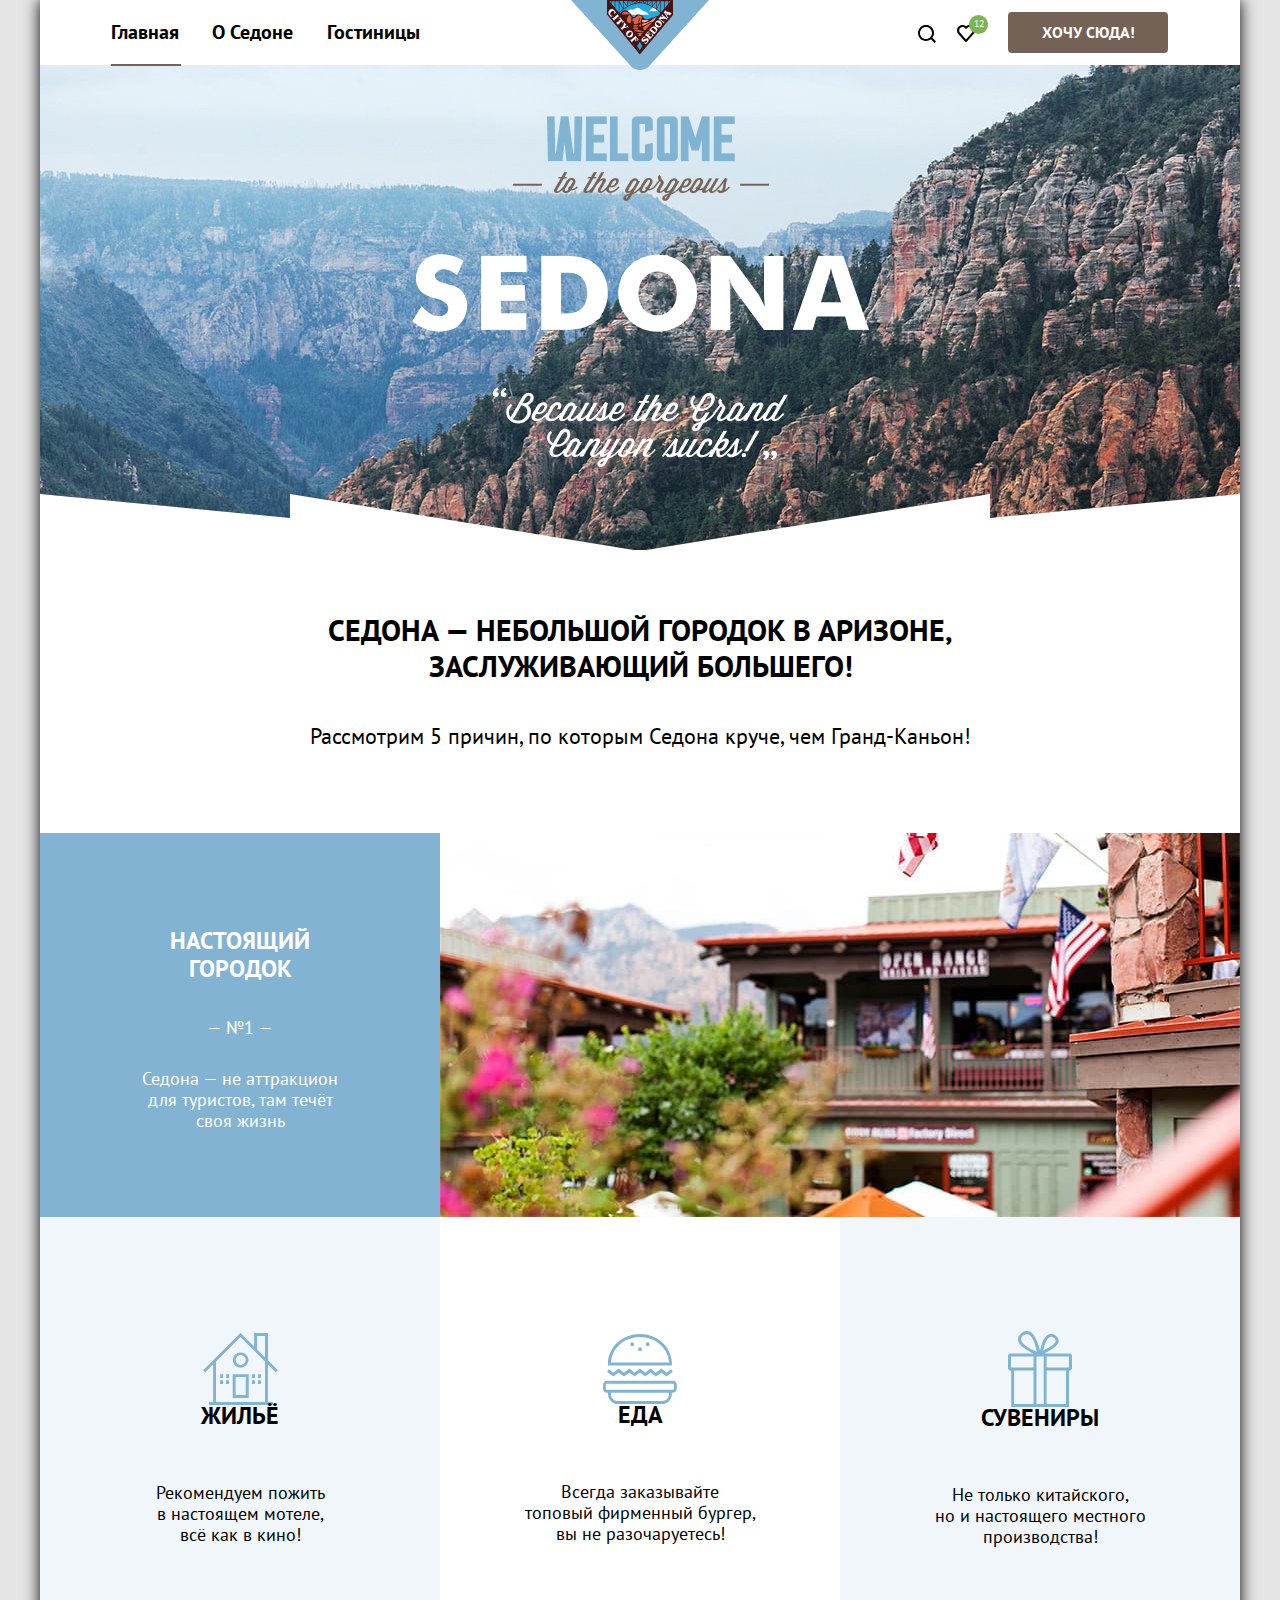
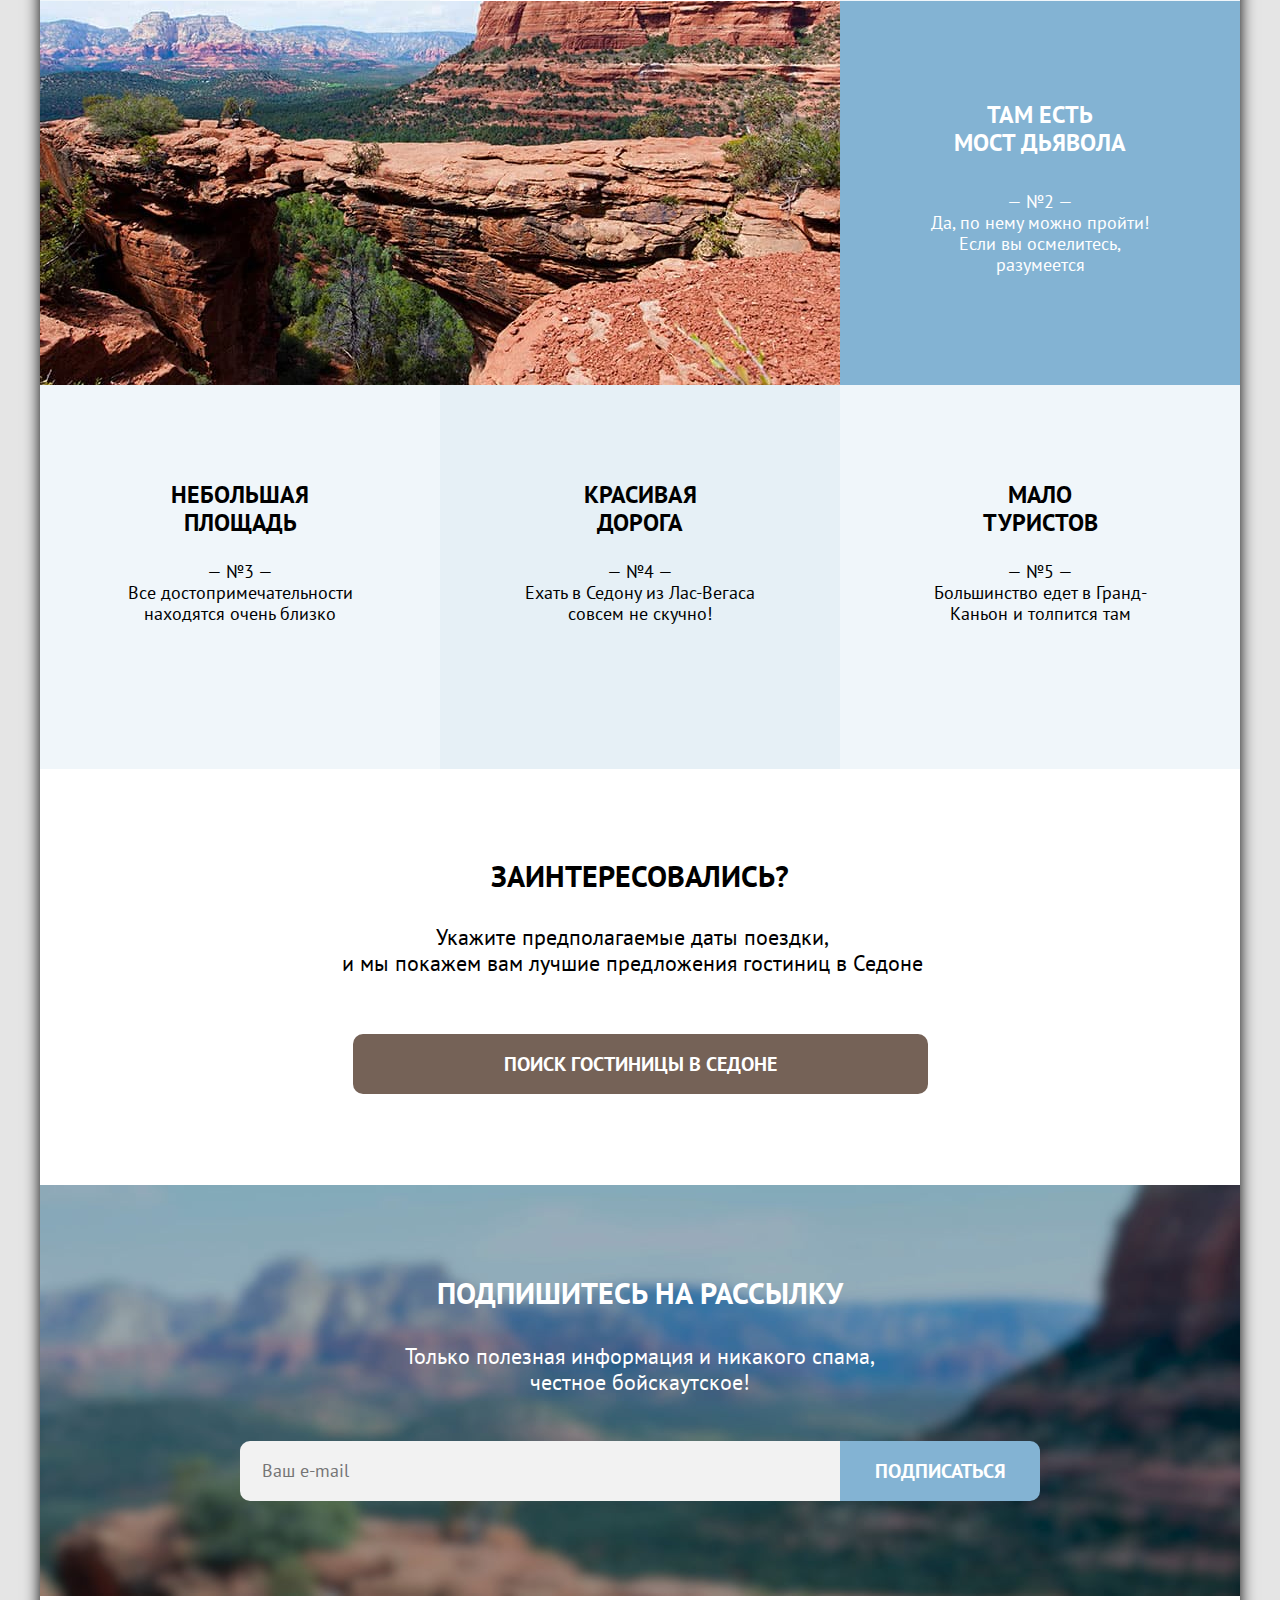
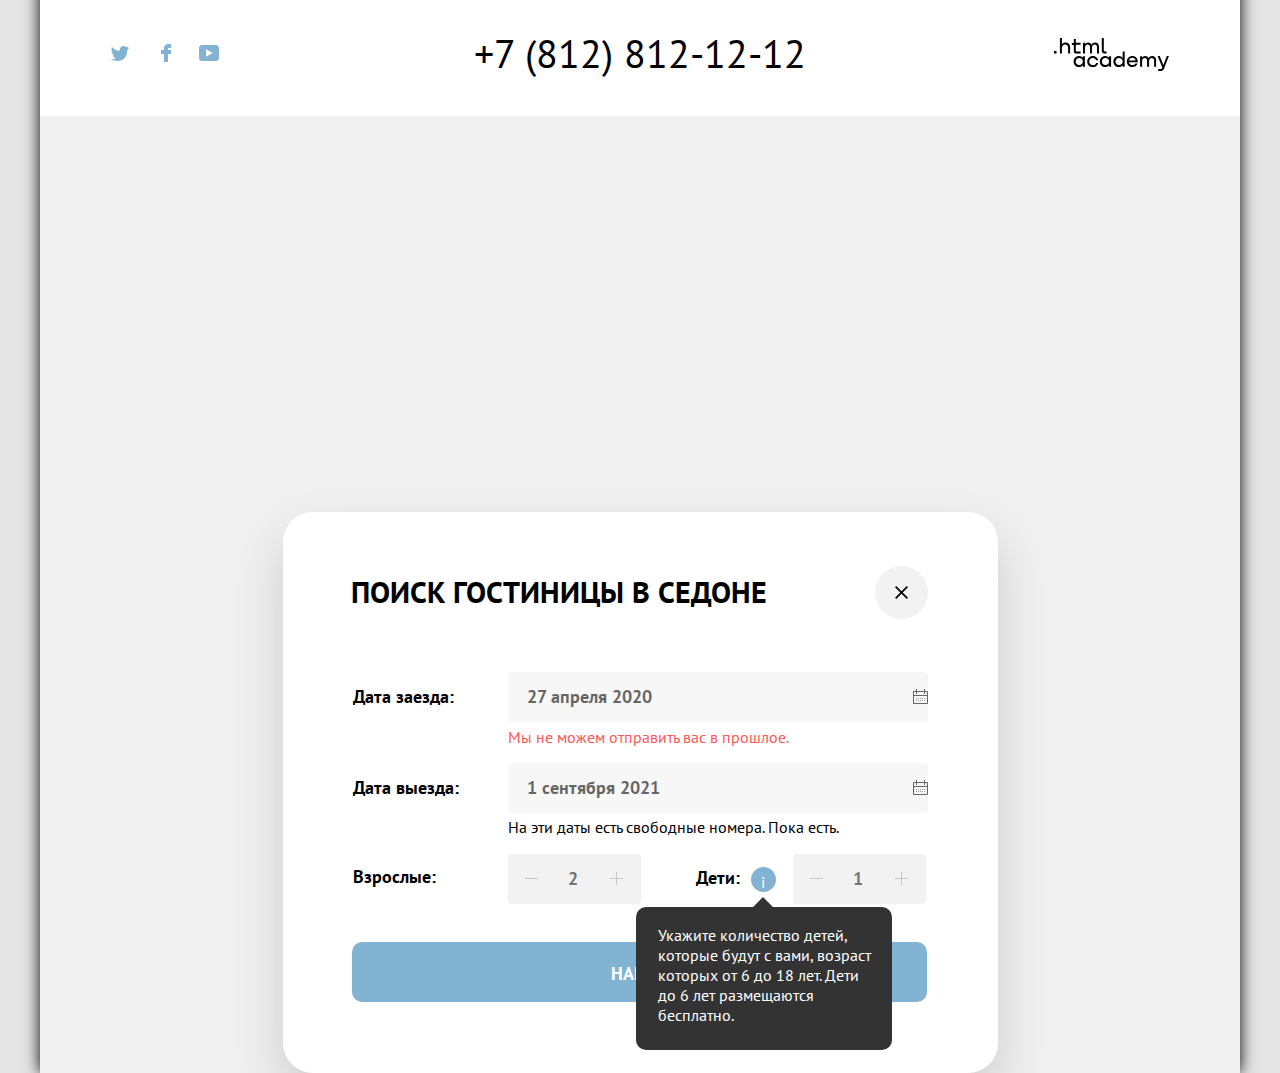
==== commit d3d04c45: "9.15. Проверяем макет по критериям" ====
--- a/index.html
+++ b/index.html
@@ -52,7 +52,7 @@
                     <a class="motel" href="#">
                       <img class="fav-photo" src="images/popover/hotel-desert-quall-in.jpg" width="48" height="48" alt="Фото отеля.">
                       <div class="hotel-fav">
-                    <p class="cart-item-title">Desert Quail Inn</p>
+                    <p class="cart-item-title quall-inn">Desert Quail Inn</p>
                     <p class="cart-item-hotel">Мотель</p>
                       </div>
                     </a>
@@ -69,9 +69,9 @@
 
                   <li class="cart-item diablo">
                     <a class="motel" href="#">
-                    <img class="fav-photo"  src="images/popover/hotel-villas-st-poco-diablo.jpg" width="48" height="48" alt="Фото виллы.">
+                    <img class="photo-fav"  src="images/popover/hotel-villas-st-poco-diablo.jpg" width="48" height="48" alt="Фото виллы.">
                       <div class="fav-hotel">
-                    <p class="cart-item-title">Villas at Poco Diablo</p>
+                    <p class="cart-item-title villa">Villas at Poco Diablo</p>
                     <p class="cart-item-hotel">Апартаменты</p>
                   </div>
                 </a>
@@ -119,7 +119,7 @@
           <li class="advantages-item real-city">
             <div class="index-columns">
             <div class="block">
-            <h3 class="advantages-title">Настоящий<br> городок</h3>
+            <h3 class="advantages-title true-city">Настоящий<br> городок</h3>
             <h4 class="advantages-subtitle town">— №1 —</h4>
             <p class="advantages-description city">Седона — не аттракцион<br> для туристов, там течёт<br>
               своя жизнь</p>
@@ -134,8 +134,8 @@
               <div class="icon-housing">
               </div>
             <h3 class="advantages-title house">Жильё</h3>
-            <p class="advantages-description">Рекомендуем пожить
-              в <br>настоящем мотеле,<br>
+            <p class="advantages-description live">Рекомендуем пожить
+              <br>в настоящем мотеле,<br>
               всё как в кино!</p>
             </div>
           </li>
@@ -143,7 +143,7 @@
             <div class="block">
               <div class="icon-food"></div>
             <h3 class="advantages-title meal">Еда</h3>
-            <p class="advantages-description">Всегда заказывайте<br>
+            <p class="advantages-description order">Всегда заказывайте<br>
               топовый фирменный бургер,<br> вы не разочаруетесь!</p>
             </div>
           </li>
@@ -151,16 +151,16 @@
             <div class="block">
               <div class="icon-souvenirs"></div>
           <h3 class="advantages-title souvenir">Сувениры</h3>
-          <p class="advantages-description">Не только китайского,<br>
+          <p class="advantages-description local">Не только китайского,<br>
             но и настоящего местного производства!</p>
           </div>
           <br>
           </li>
           <li class="advantages-item diablo-bridge">
           <div class="block">
-          <h3 class="advantages-title">Там есть<br> мост дьявола</h3>
+          <h3 class="advantages-title bridge-diablo">Там есть<br> мост дьявола</h3>
           <h4 class="advantages-subtitle bridgework">— №2 —</h4>
-          <p class="advantages-description bridge">Да, по нему можно пройти! Если вы осмелитесь, разумеется</p>
+          <p class="advantages-description bridge">Да, по нему можно пройти!<br> Если вы осмелитесь,<br> разумеется</p>
           </div>
           </li>
           <li class="advantages-item photo-2">
@@ -168,27 +168,24 @@
           </li>
           <li class="advantages-item square">
           <div class="block">
-          <h3 class="advantages-title place">Небольшая
-            площадь</h3>
+          <h3 class="advantages-title place">Небольшая<br> площадь</h3>
           <h4 class="advantages-subtitle">— №3 —</h4>
-          <p class="advantages-description">Все достопримечательности
+          <p class="advantages-description attraction">Все достопримечательности
             находятся очень близко</p>
           </div>
           </li>
           <li class="advantages-item road">
           <div class="block">
-          <h3 class="advantages-title way">Красивая
-            дорога</h3>
+          <h3 class="advantages-title way">Красивая<br> дорога</h3>
           <h4 class="advantages-subtitle">— №4 —</h4>
-          <p class="advantages-description">Ехать в Седону из Лас-Вегаса<br> совсем не скучно!</p>
+          <p class="advantages-description vegas-sedona">Ехать в Седону из Лас-Вегаса<br> совсем не скучно!</p>
           </div>
           </li>
           <li class="advantages-item tourists">
           <div class="block">
-          <h3 class="advantages-title tourer">Мало
-            туристов</h3>
+          <h3 class="advantages-title tourer">Мало<br> туристов</h3>
           <h4 class="advantages-subtitle">— №5 —</h4>
-          <p class="advantages-description">Большинство едет в Гранд-Каньон и толпится там</p>
+          <p class="advantages-description canyon">Большинство едет в Гранд-Каньон и толпится там</p>
           </div>
           </li>
         </ul>
@@ -197,8 +194,7 @@
       <div class="appointment-background">
       <section class="appointment">
         <h2 class="appointment-title">Заинтересовались?</h2>
-        <p class="appointment-subtitle">Укажите предполагаемые даты поездки,<br>
-          и мы покажем вам лучшие предложения гостиниц в Седоне</p>
+        <p class="appointment-subtitle">Укажите предполагаемые даты поездки,<br>и мы покажем вам лучшие предложения гостиниц в Седоне</p>
         <button class="button button-search" type="button">Поиск гостиницы в Седоне</button>
       </section>
       </div>
--- a/styles/styles.css
+++ b/styles/styles.css
@@ -6,7 +6,7 @@
   font-family: "PT Sans";
   font-style: normal;
   font-weight: 400;
-  src: url("../fonts/ptsans-400.woff2"), format(".woff2");
+  src: url("../fonts/ptsans-400.woff2") format("woff2");
   font-display: swap;
 }
 
@@ -14,7 +14,7 @@
   font-family: "PT Sans";
   font-style: normal;
   font-weight: 700;
-  src: url("../fonts/ptsans-700.woff2"), format(".woff2");
+  src: url("../fonts/ptsans-700.woff2") format("woff2");
   font-display: swap;
 }
 
@@ -78,8 +78,6 @@
   min-height: 65px;
 }
 
-
-
 .navigation {
   display: flex;
   flex-wrap: wrap;
@@ -106,6 +104,12 @@
   display: grid;
   grid-template-columns: 71px 100px 135px 128px;
   grid-template-rows: 19px 26px 20px;
+  font-family: PT Sans;
+  font-style: normal;
+  font-weight: bold;
+  font-size: 20px;
+  line-height: 26px;
+  letter-spacing: 0;
   width: 600px;
   height: 65px;
   margin: 0 auto;
@@ -117,16 +121,20 @@
 .home {
   grid-column: 2/3;
   grid-row: 2/3;
+  left: -10px;
+  text-align: left;
 }
 
 .about {
   grid-column: 3/4;
   grid-row: 2/3;
-
-}
+  right: 9px;
+}
+
 .hotels {
   grid-column: 4/5;
   grid-row: 2/3;
+  right: 29px;
 }
 
 .navigation-list.user {
@@ -144,18 +152,21 @@
 .search-icon {
   grid-column: 2/3;
   grid-row: 2/3;
-  top: 0px;
+  top: 1px;
+  left: 33px;
 }
 
 .favorites-icon {
   grid-column: 3/4;
   grid-row: 2/3;
+  top: 1px;
+  left: 22px;
 }
 
 .twelve {
   position: absolute;
   top: 0;
-  left: 20px;
+  left: 22px;
   width: 19px;
   height: 19px;
   background-color: #7DB550;
@@ -169,7 +180,7 @@
   line-height: 13px;
   text-align: center;
   vertical-align: top;
-  padding-top: 4px;
+  padding-top: 2px;
 }
 
 .twelve:active.twelve:focus {
@@ -180,13 +191,14 @@
 .enter {
   grid-column: 4/5;
   grid-row: 2/3;
+  left: 29px;
 }
 
 .navigation-user.button {
   position: relative;
   background-color: #756257;
   width: 160px;
-  height: 37px;
+  min-height: 37px;
   font-family: "PT Sans", sans-serif;
   font-style: normal;
   font-weight: bold;
@@ -210,7 +222,7 @@
   font-weight: bold;
   font-size: 20px;
   line-height: 26px;
-  text-align: center;
+  text-align: left;
   color: #000000;
   text-decoration: none;
   padding: 10px;
@@ -253,7 +265,7 @@
   bottom: 0;
   top: 55px;
   left: 10px;
-  width: 85%;
+  width: 70%;
   height: 2px;
   background-color: #756257;
   content: "";
@@ -316,6 +328,7 @@
   flex-grow: 1;
   padding-top: 46px;
   padding-bottom: 0;
+
 }
 
 .main-index {
@@ -382,14 +395,15 @@
   line-height: 36px;
   text-align: center;
   position: absolute;
-  top: 550px;
+  top: 527px;
   bottom: 139px;
-  margin-left: 240px;
+  margin-left: 218px;
   margin-right: 240px;
   color: #000000;
   background-color: #FFFFFF;
   text-transform: uppercase;
 }
+
 .sedona-advantages {
   display: grid;
   grid-template-rows: 80px 37px;
@@ -406,6 +420,7 @@
   margin-left: 240px;
   margin-right: 240px;
 }
+
 .description {
   font-family: "PT Sans", sans-serif;
   font-size: 22px;
@@ -415,14 +430,14 @@
   text-align: center;
   color: #000000;
   background-color: #FFFFFF;
-  margin-top: 99px;
+  margin-top: 82px;
 }
 /*list*/
 .advantages-list{
   display: grid;
   grid-template-columns: 400px 400px 400px;
   grid-template-rows: 384px 384px 384px 384px;
-  margin-top: 787px;
+  margin-top: 722px;
   margin-bottom: 0;
   padding: 0;
   text-align: center;
@@ -433,6 +448,7 @@
 .advantages-item {
   display: flex;
   width: 400px;
+  min-height: 384px;
   list-style: none;
 }
 
@@ -442,6 +458,8 @@
   flex-direction: column;
   justify-content: center;
   align-items: center;
+  min-height: 384px;
+  margin-bottom: 26px;
 }
 
 .real-city {
@@ -449,7 +467,7 @@
   background-color: #83B3D3;
   background-image: url("../images/square-blue.svg");
   width: 400px;
-  height: 384px;
+  min-height: 384px;
   grid-column: 1/2;
   grid-row: 1/2;
   background-repeat: no-repeat;
@@ -462,13 +480,14 @@
 
 .advantages-description.city{
   color: #FFFFFF;
+  margin-top: 30px;
 }
 
 .housing {
   color: #FFFFFF;
   background-image: url("../images/square-lightblue.svg");
   width: 400px;
-  height: 384px;
+  min-height: 384px;
   grid-column: 1/2;
   grid-row: 2/3;
   background-repeat: no-repeat;
@@ -480,7 +499,7 @@
   color: #FFFFFF;
   background-image: url("../images/square-white.svg");
   width: 400px;
-  height: 384px;
+  min-height: 384px;
   grid-column: 2/3;
   grid-row: 2/3;
   background-repeat: no-repeat;
@@ -492,7 +511,7 @@
   color: #FFFFFF;
   background-image: url("../images/square-lightblue.svg");
   width: 400px;
-  height: 384px;
+  min-height: 384px;
   grid-column: 3/4;
   grid-row: 2/3;
   background-repeat: no-repeat;
@@ -501,11 +520,11 @@
 }
 
 .diablo-bridge {
-  color: #000000;
+  color: #FFFFFF;
   background-image: url("../images/square-blue.svg");
   background-color: #83B3D3;
   width: 400px;
-  height: 384px;
+  min-height: 384px;
   grid-column: 3/4;
   grid-row: 3/4;
   background-repeat: no-repeat;
@@ -517,7 +536,7 @@
   color: #FFFFFF;
   background-image: url("../images/square-lightblue.svg");
   width: 400px;
-  height: 384px;
+  min-height: 384px;
   grid-column: 1/2;
   grid-row: 4/5;
   background-repeat: no-repeat;
@@ -529,7 +548,7 @@
   color: #FFFFFF;
   background-image: url("../images/square-lightblue2.svg");
   width: 400px;
-  height: 384px;
+  min-height: 384px;
   grid-column: 2/3;
   grid-row: 4/5;
   background-repeat: no-repeat;
@@ -541,6 +560,7 @@
   color: #FFFFFF;
   background-image: url("../images/square-lightblue.svg");
   width: 400px;
+  min-height: 384px;
   grid-column: 3/4;
   grid-row: 4/5;
   background-repeat: no-repeat;
@@ -553,6 +573,8 @@
   background-position: center;
   width: 75px;
   height: 72px;
+  margin-top: 70px;
+  padding-top: 0px;
 }
 
 .icon-food {
@@ -561,6 +583,7 @@
   background-position: center;
   width: 74px;
   height: 70px;
+  margin-top: 70px;
 }
 
 .icon-souvenirs{
@@ -569,6 +592,57 @@
   background-position: center;
   width: 64px;
   height: 76px;
+  margin-top: 70px;
+}
+
+
+.advantages-subtitle.town {
+  color: #FFFFFF;
+  margin-top: 10px;
+}
+
+.bridge-diablo {
+  height: 90px;
+  padding-top: -10px;
+}
+
+.advantages-subtitle.bridgework {
+  color: #FFFFFF;
+  padding-top: 0px;
+}
+
+.advantages-description.city,
+.advantages-description.bridge {
+  color: #FFFFFF;
+}
+/*photo-advantages*/
+.photo-1 {
+  grid-column: 2/4;
+  grid-row: 1/2;
+  z-index: 1;
+}
+.photo-2 {
+  grid-column: 1/3;
+  grid-row: 3/4;
+  z-index: 1;
+}
+
+/*Title*/
+.advantages-title {
+  width: 400px;
+  min-height: 80px;
+  font-family: "PT Sans", sans-serif;
+  font-style: normal;
+  font-weight: bold;
+  font-size: 24px;
+  line-height: 28px;
+  text-transform: uppercase;
+  margin: 0;
+}
+
+
+.true-city {
+  margin-top: 43px;
 }
 
 .advantages-title.house,
@@ -579,36 +653,29 @@
 .advantages-title.tourer{
   color: #000000;
 }
-.advantages-subtitle.town,
-.advantages-subtitle.bridgework {
-  color: #FFFFFF;
-}
-.advantages-description.city,
-.advantages-description.bridge {
-  color: #FFFFFF;
-}
-/*photo-advantages*/
-.photo-1 {
-  grid-column: 2/4;
-  grid-row: 1/2;
-  z-index: 1;
-}
-.photo-2 {
-  grid-column: 1/3;
-  grid-row: 3/4;
-  z-index: 1;
-}
-
-/*Title*/
-.advantages-title {
-  color: #FFFFFF;
-  width: 400px;
-  font-family: "PT Sans", sans-serif;
-  font-style: normal;
-  font-weight: bold;
-  font-size: 24px;
-  line-height: 28px;
-  text-transform: uppercase;
+
+.house,
+.meal,
+.souvenir {
+  margin-top: -3px;
+}
+
+.live,
+.order,
+.local {
+  margin-top: -30px;
+}
+
+.place,
+.way,
+.tourer {
+  margin-top: -18px;
+}
+
+.attraction,
+.vegas-sedona,
+.canyon {
+  margin-top: 20px;
 }
 
 /*Subtitle*/
@@ -619,6 +686,8 @@
   line-height: 21px;
   font-weight: normal;
   font-style: normal;
+  margin: 0;
+  padding-top: -5px;
 }
 
 .advantages-description {
@@ -631,6 +700,11 @@
   vertical-align: center;
   width: 260px;
   height: 73px;
+  margin: 0;
+}
+
+.city {
+  padding-top: -35px;
 }
 
 /*Appointment*/
@@ -650,7 +724,7 @@
   font-size: 30px;
   line-height: 36px;
   text-transform: uppercase;
-  padding-top: 91px;
+  padding-top: 64px;
 }
 .appointment-subtitle {
   font-family: "PT Sans", sans-serif;
@@ -658,6 +732,9 @@
   font-weight: normal;
   font-size: 22px;
   line-height: 26px;
+  padding-top: 5px;
+  padding-right: 25px;
+  padding-left: 10px;
 }
 .appointment-background {
   background-color: #FFFFFF;
@@ -671,7 +748,7 @@
 .button.button-search {
   background-color: #756257;
   width: 575px;
-  height: 60px;
+  min-height: 60px;
   font-family: "PT Sans", sans-serif;
   font-style: normal;
   font-weight: bold;
@@ -680,6 +757,7 @@
   position: relative;
   text-transform: uppercase;
   border-radius: 10px;
+  top: 36px;
 }
 
 .button-search:hover {
@@ -717,6 +795,7 @@
   background-repeat: no-repeat;
   background-position: left;
   background-size: 100% auto;
+  margin-top: -26px;
 }
 
 .page-title {
@@ -728,13 +807,21 @@
   font-weight: bold;
   font-size: 30px;
   line-height: 36px;
+  margin: 0;
+  padding-top: 90px;
 }
 
 .page-title-catalog {
   color: #000000;
-  padding-top: 70px;
+  padding-top: 94px;
   bottom: 267px;
-  margin-top: -50px;
+  font-family: "PT Sans", sans-serif;
+  font-style: normal;
+  font-weight: bold;
+  font-size: 30px;
+  line-height: 36px;
+  margin: 0;
+  padding-top: 67px;
 }
 
 .catalog-container {
@@ -757,21 +844,24 @@
   font-size: 22px;
   line-height: 26px;
   text-align: center;
-}
+  padding-top: 10px;
+}
+
 .mailing-info-catalog {
   color: #000000;
   font-family: "PT Sans", sans-serif;
   font-style: normal;
-  font-size: 18px;
-  line-height: 21px;
-  font-weight: 400;
+  font-weight: normal;
+  font-size: 22px;
+  line-height: 26px;
   text-align: center;
+  padding-top: 10px;
 }
 
 .mailing-form {
   display: flex;
-  margin-left: 180px;
-  margin-right: 50px;
+  margin-left: 200px;
+  margin-right: 0px;
 }
 
 .field {
@@ -786,8 +876,10 @@
   font-weight: normal;
   font-size: 18px;
   line-height: 26px;
-}
-
+  padding-left: 22px;
+  margin-top: 6px;
+  left: 30px;
+}
 
 .field:hover {
   background-color: #E6E6E6;
@@ -806,6 +898,7 @@
   outline-offset: -5px;
 
 }
+
 .field:active {
   background-color: #FFFFFF;
   box-shadow: inset 0 0 0 3px #000000;
@@ -827,8 +920,12 @@
   width: 200px;
   height: 60px;
   position: relative;
-  margin-top: 18px;
-  margin-bottom: 138px;
+  font-family: "PT Sans", sans-serif;
+  font-style: normal;
+  font-weight: bold;
+  font-size: 20px;
+  line-height: 26px;
+  margin-top: 24px;
   text-transform: uppercase;
   border-radius: 0px 10px 10px 0px;
 }
@@ -837,11 +934,11 @@
   background: #68A2CA;
 }
 
-.mailing-button:disabled:hover {
-  background-color: #FFFFFF;
-  outline: none;
-  cursor: default;
-
+.mailing-button:focus {
+  box-shadow: inset 0 0 0 3px #615048;
+  box-sizing: border-box;
+  border-radius: 0px 10px 10px 0px;
+  outline: none;
 }
 .mailing-button:active.mailing-button:focus {
   box-shadow: inset 0 0 0 3px #68A2CA;
@@ -853,11 +950,10 @@
   outline: none;
 }
 
-.mailing-button:focus {
-  box-shadow: inset 0 0 0 3px #615048;
-  box-sizing: border-box;
-  border-radius: 0px 10px 10px 0px;
-  outline: none;
+.mailing-button:disabled:hover {
+  background-color: #FFFFFF;
+  outline: none;
+  cursor: default;
 }
 
 /*Catalog*/
@@ -866,7 +962,7 @@
   padding-top: 35px;
   background-color: #FFFFFF;
   width: 1200px;
-
+  height: 1913px;
 }
 
 .header-background{
@@ -892,7 +988,7 @@
   font-style: normal;
   text-align: left;
   text-transform: capitalize;
-  margin-top: 35px;
+  margin-top: 32px;
   margin-bottom: 5px;
 }
 
@@ -902,7 +998,8 @@
   padding: 0;
   color: #FFFFFF;
   list-style: none;
-  margin-left: 73px;
+  margin-left: 65px;
+  margin-top: -8px;
 }
 
 .breadcrumbs-item {
@@ -915,7 +1012,7 @@
   line-height: 21px;
   text-align: left;
   text-decoration: none;
-  margin-right: 10px;
+  margin-right: 2px;
 }
 
 
@@ -978,6 +1075,9 @@
   line-height: 26px;
   text-align: justify;
   vertical-align: top;
+  margin-top: 30px;
+  margin-left: -10px;
+
 }
 
 .catalog-filter-group {
@@ -989,6 +1089,7 @@
   border: 0;
   justify-content: center;
   align-items: flex-start;
+  margin-top: -35px;
 }
 
 .infrastructure {
@@ -996,18 +1097,21 @@
 }
 
 .type-of-housing {
-grid-column: 3/4;
-grid-row: 2/3;
-width: 70px;
-}
-
+  grid-column: 3/4;
+  grid-row: 2/3;
+  width: 70px;
+}
+
+.housing-type {
+  margin-left: -43px;
+}
 .price {
   grid-column: 4/5;
   width: 90px;
 }
+
+
 /*Checkbox*/
-
-
 
 .catalog-button {
   display: flex;
@@ -1035,8 +1139,8 @@
 /* Mark */
 .control-mark {
   position: absolute;
-  top: 2px;
-  left: 0px;
+  top: -35px;
+  left: -5px;
   width: 20px;
   height: 20px;
   background-color: #FFFFFF;
@@ -1142,6 +1246,7 @@
   vertical-align: top;
   text-transform: capitalize;
   padding-left: 15px;
+
 }
 
 .catalog-filter-list {
@@ -1165,7 +1270,6 @@
   width: 40px;
   color: #FFFFFF;
   outline: none;
-
 }
 
 
@@ -1174,9 +1278,9 @@
   color: #FFFFFF;
   border-left: 2px solid #FFFFFF;
   height: 48px;
-  margin-top: -21px;
+  margin-top: -51px;
   margin-bottom: 0;
-  margin-left: -120px;
+  margin-left: -115px;
   width: 100%;
   padding-right: 15px;
   line-height: 24px;
@@ -1192,8 +1296,8 @@
   color: #FFFFFF;
   line-height: 24px;
   height: 48px;
-  margin-left: -20px;
-  margin-top: -21px;
+  margin-left: -16px;
+  margin-top: -51px;
   box-sizing: border-box;
   border: 2px solid #FFFFFF;
   border-radius: 4px 0 0 4px;
@@ -1202,12 +1306,12 @@
 .filter-min {
   position: absolute;
   padding-left: 100px;
-  margin-top: -10px;
+  margin-top: -40px;
   opacity: 0.3;
 }
 .filter-max {
   position: absolute;
-  margin-top: -10px;
+  margin-top: -40px;
   margin-left: -10px;
   opacity: 0.3;
 }
@@ -1236,7 +1340,7 @@
 
 .catalog-filter-group.price {
   margin: 0;
-  margin-bottom: 32px;
+  margin-bottom: 70px;
   padding: 0;
   border: none;
 }
@@ -1252,14 +1356,14 @@
   height: 4px;
   margin-top: 0px;
   margin-right: 70px;
-
 }
 
 .range-bar {
   height: 4px;
   padding-left: 10px;
   width: 267px;
-  margin-left: 10px;
+  margin-left: 24px;
+  margin-top: -23px;
   background-image: linear-gradient(to right, #ffffff 75%, rgb(255, 255, 255, 0.3) 25%);
 }
 
@@ -1271,7 +1375,8 @@
   border-radius: 5px;
   cursor: pointer;
   border: none;
-  margin-left: 10px;
+  margin-left: 17px;
+  margin-top: -23px;
 }
 
 .range-toggle:hover {
@@ -1332,6 +1437,7 @@
 .range-wrapper-inputs:active {
   background-color: #756257;
 }
+
 .button.button-apply {
   color: #FFFFFF;
   background-color: #83B3D3;
@@ -1344,7 +1450,7 @@
   width: 160px;
   border-radius: 4px;
   margin-bottom: 20px;
-
+  margin-left: 20px;
 }
 
 .button-apply:hover {
@@ -1386,7 +1492,8 @@
   background-size: cover;
   width: 100px;
   height: 40px;
-  padding-top: 5px;
+  padding-top: 3px;
+  margin-left: 30px;
 }
 
 .button-discard:hover {
@@ -1425,17 +1532,19 @@
 .sorting-container {
   color: #000000;
   margin: auto;
-  margin-top: 200px;
-  margin: 44px;
+  margin-top: 0px;
   padding: 42px;
-}
-
-.search .h3 {
-  position: absolute;
+  padding-left: 0;
+  padding-bottom: 0;
+}
+
+.search {
+  position: relative;
   left: 71px;
-  font-family: "PT Sans", sans-serif;
-  font-style: normal;
-  font-weight: bold;
+  margin-top: 6px;
+  font-family: "PT Sans", sans-serif;
+  font-style: normal;
+  font-weight: 700;
   font-size: 30px;
   line-height: 39px;
   text-transform: uppercase;
@@ -1443,7 +1552,7 @@
 
 .sorting-type {
   display: grid;
-  grid-template-columns: 337px 180px 310px 68px 68px 68px 72px;
+  grid-template-columns: 350px 180px 330px 68px 68px 68px 72px;
   width: 1200px;
 }
 
@@ -1468,21 +1577,19 @@
   box-shadow: inset 0 0 0 2px #E5E5E5;
   border-radius: 4px;
   padding: 8px;
+  padding-left: 14px;
+  font-family: "PT Sans",sans-serif;
+  font-size: 18px;
+  line-height: 23px;
+  font-weight: 400;
+  font-style: normal;
   text-decoration: none;
   border: none;
   align-items: center;
   justify-content: center;
-}
-
-.cheap,
-.expenseve,
-.popular {
-  font-family: "PT Sans",sans-serif;
-  font-size: 18px;
-  line-height: 23px;
-  font-weight: 400;
-  font-style: normal;
-}
+  margin-left: 70px;
+}
+
 
 .select-control:hover {
   fill: #E5E5E5;
@@ -1572,20 +1679,27 @@
 .button.button-light {
   color: #000000;
   background-color: #FFFFFF;
-  grid-column: 4/5;
+  grid-column: 5/6;
+  margin-right: -60px;
+  margin-top: 2px;
 }
 
 .button.button-light-slide {
   color: #000000;
   background-color: #FFFFFF;
-  grid-column: 5/6;
+  grid-column: 6/7;
+  margin-right: -28px;
+  margin-top: 2px;
 }
 
 .button.button-show {
   fill: #000000;
   background-color: #FFFFFF;
   box-shadow: inset 0 0 0 2px #000000;
-  grid-column: 6/7;
+  grid-column: 7/8;
+  left: 25px;
+  margin-top: 2px;
+
 }
 
 /*Catalog*/
@@ -1619,13 +1733,16 @@
   display: flex;
   margin-left: 72px;
   margin-right: 72px;
+  margin-top: 20px;
   margin-bottom: 30px;
   padding-bottom: 30px;
   border-bottom: 1px solid #E6E6E6;
 }
+
 .product-item:first-child {
   padding-top: 30px;
   border-top: 1px solid #E6E6E6;
+  width: 1056px;
 }
 
 .product-item:last-child {
@@ -1638,6 +1755,7 @@
   display: flex;
   flex-direction: column;
   padding-left: 37px;
+  margin-top: 0px;
 }
 
 .rating-area {
@@ -1646,12 +1764,13 @@
   display: block;
 }
 
-
 .stars {
   margin: 0 auto;
   display: flex;
   height: 20px;
-}
+  margin-left: -5px;
+}
+
 .stars-item {
   background-image: url("../images/star-rate.svg");
   background-repeat: no-repeat;
@@ -1662,6 +1781,7 @@
   text-decoration: none;
   right: 72px;
   overflow: hidden;
+
 }
 
 .stars-item:last-child {
@@ -1677,16 +1797,17 @@
   font-family: "PT Sans", sans-serif;
   font-style: normal;
   font-weight: normal;
-  font-size: 18px;
-  line-height: 23px;
+  font-size: 16px;
+  line-height: 21px;
   text-align: center;
   text-transform: uppercase;
   margin: auto 0 0;
   padding: 10px 0;
   margin-top: 63px;
   min-width: 160px;
-  height: 37px;
+  min-height: 37px;
   border: none;
+  margin-left: 0;
 }
 
 .product-card-title {
@@ -1700,6 +1821,9 @@
   text-align: center;
   text-decoration: none;
   margin: auto;
+  left: -5px;
+  margin-top: -12px;
+  color: #000000;
 }
 
 .product-card-title-link {
@@ -1749,8 +1873,7 @@
   display: flex;
   flex-wrap: wrap;
   padding-top: 0;
-  padding-bottom: 15px;
-
+  padding-bottom: 20px;
 }
 
 .apartment {
@@ -1778,12 +1901,12 @@
   text-align: left;
   text-decoration: none;
   text-transform: capitalize;
-  padding-left: 75px;
+  padding-left: 52px;
 }
 .card-button {
-  margin-top: 0;
+  margin-top: -6px;
   width: 400px;
-  padding-bottom: 20px;
+  padding-bottom: 0px;
 }
 
 .product-card-button.button {
@@ -1799,7 +1922,8 @@
   text-transform: uppercase;
   border-radius: 4px;
   width: 151px;
-  margin:0;
+  height: 37px;
+  margin-top: 13px;
 }
 
 .product-card-button:hover {
@@ -1845,7 +1969,9 @@
   text-transform: uppercase;
   border-radius: 4px;
   width: 160px;
+  height: 37px;
   margin-top: 0;
+  margin-left: 2px;
 }
 .product-card-like:hover {
   background-color: #68A2CA;
@@ -1964,8 +2090,8 @@
   border-radius: 4px ;
   width: 625px;
   min-height: 55px;
-  margin-top: 184px;
-  margin-left: 208px;
+  margin-top: 124px;
+  margin-left: 216px;
   margin-right: 288px;
 }
 
@@ -2018,8 +2144,9 @@
   display: flex;
   flex-wrap: wrap;
   padding: 31px;
+  padding-bottom: 0;
   width: 450px;
-
+  margin-left: 0;
 }
 
 .pagination {
@@ -2028,8 +2155,8 @@
   line-height: 26px;
   font-weight: 700;
   text-align: center;
-  margin-top: 31px;
-  margin-left: 72px;
+  margin-top: -3px;
+  margin-left: 40px;
   padding: 0;
   list-style: none;
 }
@@ -2111,18 +2238,23 @@
   align-items: center;
   justify-content: center;
   justify-items: center;
-}
-
-.select-control.number {
+  margin-left: 10px;
+  margin-top: 15px;
+}
+
+.number {
   width: 160px;
   height: 48px;
   box-shadow: inset 0 0 0 2px #E5E5E5;
   border-radius: 4px;
-  padding: 8px;
+  padding: 13px;
+  margin-top: 3px;
+  margin-left: 25px;
   text-decoration: none;
   border: none;
   align-items: center;
   justify-content: center;
+
 }
 
 .select-control:hover {
@@ -2165,6 +2297,7 @@
   width: 1200px;
   height: 120px;
   text-align: center;
+  padding-top: 1px;
 }
 
 .page-footer-container {
@@ -2174,15 +2307,28 @@
 
 .footer-social {
   list-style: none;
+  margin-left: 30px;
+
 }
 .footer-social-list {
   display: flex;
   flex-wrap: wrap;
   list-style: none;
+  margin: 0;
+  padding-left: 35px;
+}
+
+.footer-social-item {
+  margin-top: 7px;
+}
+
+.footer-social-item:nth-child(2n) {
+  padding-left: 20px;
 }
 
 .footer-social-item:nth-child(3n) {
   margin-right: 0;
+  padding-left: 30px;
 }
 
 .footer-social-link {
@@ -2191,7 +2337,11 @@
   background-repeat: no-repeat;
   background-position: center;
   background-size: 23px 23px;
-  padding: 10px;
+  padding: 6px;
+}
+
+.footer-social-youtube {
+  margin-left: -14px;
 }
 
 .social-icon {
@@ -2248,6 +2398,8 @@
   grid-row: 2/3;
   width: 720px;
   text-align: center;
+  margin-top: -4px;
+  margin-left: 1px;
 }
 
 .footer-contacts-phone:hover{
@@ -2281,6 +2433,8 @@
 
 .footer-about-text {
   width: 115px;
+  margin-left: 62px;
+  margin-top: -9px;
 }
 .academy-icon {
   display: flex;
@@ -2355,28 +2509,27 @@
   line-height: 21px;
   color: #000000;
   background-color: #FFFFFF;
-  height: 182px;
+  min-height: 181px;
   border: 1px solid #E6E6E6;
   box-sizing: border-box;
   box-shadow: 0px 25px 50px rgba(0, 0, 0, 0.15);
-  border-radius: 20px 20px 0 0;
+  border-radius: 20px 20px 20px 20px;
+  left: -88px;
 }
 
 .photo-fav {
   grid-column: 1/2;
   grid-row: 1/2;
-  margin-top: 25px;
 }
 
 .fav-photo {
-  margin-top: 25px;
-
-}
-
-.motel{
+  margin-top: 13px;
+}
+
+.motel {
   display: grid;
   grid-template-columns: 55px 200px;
-  column-gap: 17px;
+  column-gap: 11px;
   cursor: pointer;
   text-decoration: none;
   width: fit-content;
@@ -2413,7 +2566,7 @@
 
 .cart-item {
   width: 350px;
-  height: 85px;
+  min-height: 85px;
   display: grid;
   grid-template-columns: 48px 200px 50px;
   column-gap: 17px;
@@ -2430,7 +2583,7 @@
   height: 21px;
   top: 164px;
   bottom: 125px;
-  margin-bottom: 0px;
+  margin: 0px;
   font-family: "PT Sans", sans-serif;
   font-style: normal;
   font-weight: bold;
@@ -2439,6 +2592,13 @@
   color: #000000;
   text-transform: capitalize;
   text-decoration: none;
+}
+.cart-item-title.quall-inn {
+  margin-top: 5px;
+}
+
+.cart-item-title.villa {
+  margin-top: -8px;
 }
 
 .cart-item-hotel {
@@ -2454,6 +2614,11 @@
 
 .cart-item-list {
   padding: 0;
+  min-height: 282px;
+}
+
+.cart-items-list {
+  padding-left: 15px;
 }
 
 .cart-item-button {
@@ -2467,18 +2632,31 @@
   width: 40px;
 }
 
+.cart-item-button.desert {
+  margin-left: 50px;
+  margin-top: -10px;
+}
 .cart-item-button .diablo-trash {
   grid-row: 1/2;
   grid-column: 3/4;
-
 }
 
 .cart-item-button.villas-diablo {
   grid-column: 3/4;
+  margin-left: 50px;
+  margin-top: -30px;
+}
+
+.cart-item-button:focus{
+  box-shadow: inset 0 0 0 3px #83B3D3;
+  box-sizing: border-box;
+  border-radius: 10px;
+  outline: none;
 }
 
 .cart-item-button:hover {
   fill: #000000;
+  outline: none;
 }
 
 .cart-item-button:active.cart-item-button:focus {
@@ -2487,14 +2665,6 @@
   outline: none;
 }
 
-.cart-item-button:focus{
-  box-shadow: inset 0 0 0 3px #83B3D3;
-  box-sizing: border-box;
-  border-radius: 10px;
-  outline: none;
-}
-
-
 .cart-item-button:disabled:hover {
   color: #E5E5E5;
   outline: none;
@@ -2502,22 +2672,24 @@
 }
 
 .popover {
-  display: block;
+  display: none;
   position: absolute;
   z-index: 1;
   top: 234px;
   right: -170px;
-  width: 300px;
+  min-width: 300px;
   background-color: #756257;
   border-radius: 0px 0px 20px 20px;
   text-transform: uppercase;
   cursor: pointer;
+  margin-top: -3px;
 }
 
 .popover-button {
   width: 400px;
   min-height: 60px;
-  margin-top: 11px;
+  margin-top: 0;
+  margin-right: 3px;
   background-color: #756257;
   box-shadow: 0 25px 50px rgba(0, 0, 0, 0.15);
   box-sizing: border-box;
@@ -2561,11 +2733,10 @@
   border-radius: 0px 0px 20px 20px;
 }
 
-.popover-title{
-  position: absolute;
-  top: 172px;
-  margin-bottom: 0;
-  margin-right: 10px;
+.popover-title {
+  top: 168px;
+  margin-bottom: 7px;
+  margin-right: 0px;
   color: #FFFFFF;
   text-transform: uppercase;
   padding-top: 20px;
@@ -2585,15 +2756,14 @@
 
 
 .modal-container {
-  display: block;
+  display: none;
   position: relative;
   top: 0;
   left: 0;
   display: flex;
-  width: 100%;
+  min-width: 100%;
   height: 100%;
   background-color:  rgba(242, 242, 242, 0.8);
-
 }
 
 .modal {
@@ -2607,7 +2777,9 @@
 
 .modal-search {
   width: 715px;
-  height: 561px;
+  min-height: 561px;
+  margin-top: 396px;
+  z-index: 1;
 }
 
 .modal-close-button {
@@ -2659,7 +2831,7 @@
 }
 
 .modal-title {
-  margin-top: 62px;
+  margin-top: 60px;
   margin-left: 68px;
   font-family: "PT Sans", sans-serif;
   font-size: 30px;
@@ -2686,6 +2858,7 @@
   width: 420px;
   height: 50px;
   background-color: #F2F2F2;
+  opacity: 0.6;
   font-family: "PT Sans", sans-serif;
   font-weight: 700;
   font-style: normal;
@@ -2701,6 +2874,13 @@
   margin: 0;
 }
 
+.arrivals {
+margin-top: 35px;
+}
+.depart {
+  margin-top: -12px;
+}
+
 .modal-date {
   align-items: center;
   font-family: "PT Sans", sans-serif;
@@ -2711,9 +2891,15 @@
   color: #000000;
   width: 155px;
   margin-left: 70px;
-  margin-bottom: 40px;
-}
-
+  margin-bottom: 30px;
+}
+
+.arrival {
+  margin-top: 30px;
+}
+.departure {
+  margin-top: -15px;
+}
 .text-modal,
 .modal-text {
   display: flex;
@@ -2725,13 +2911,18 @@
 }
 
 .text-modal {
-color: #FF5757;
+  color: #FF5757;
+  margin-top: -5px;
+}
+
+.modal-text {
+  margin-top: -6px;
 }
 
 .button-group-adult {
   display: flex;
-  margin-left: 220px;
-  margin-top: -40px;
+  margin-left: 225px;
+  margin-top: -43px;
   box-sizing: border-box;
   width: 133px;
   height: 50px;
@@ -2741,6 +2932,7 @@
   justify-content: center;
   padding: 10px;
 }
+
 .adults.bt_plus,
 .child.bt_plus {
   margin-left: 10px;
@@ -2786,6 +2978,7 @@
   font-style: normal;
   color: #000000;
   margin-left: 70px;
+  margin-top: -8px;
 }
 
 .living-group-child {
@@ -2796,8 +2989,8 @@
   font-weight: 700;
   font-style: normal;
   color: #000000;
-  margin-left: 405px;
-  margin-top: -50px;
+  margin-left: 413px;
+  margin-top: -46px;
 }
 
 
@@ -2841,9 +3034,9 @@
   font-style: normal;
   font-size: 16px;
   line-height: 20px;
-  color: #E5E5E5;
-  margin-left: 470px;
-  margin-top: -40px;
+  color: #FFFFFF;
+  margin-left: 468px;
+  margin-top: -37px;
   padding-top: 5px;
   padding-left: 10px;
   width: 25px;
@@ -2854,17 +3047,17 @@
 }
 
 .modal-info {
-  display: none;
+  display: block;
   position: absolute;
   width: 256px;
   height: 143px;
   color: #FFFFFF;
   background-color: #333333;
-  height: 120px;
   box-shadow: 0px, 15px, 30px rgba(0, 0, 0, 0.3);
   border-radius: 10px;
   right: 105px;
-  margin-top: 18px;
+  margin-top: 3px;
+  margin-right: 1px;
 }
 
 .modal-info::before {
@@ -2879,21 +3072,21 @@
 }
 
 .popup-text {
-  margin-top: 15px;
+  margin-top: 18px;
   margin-left: 22px;
   margin-right: 18px;
   margin-bottom: 18px;
   font-family: "PT Sans", sans-serif;
   font-weight: 400;
   font-style: normal;
-  font-size: 14px;
+  font-size: 16px;
   line-height: 20px;
 }
 
 .button-group-children {
   display: flex;
-  margin-left: 515px;
-  margin-top: -40px;
+  margin-left: 510px;
+  margin-top: -44px;
   box-sizing: border-box;
   width: 133px;
   height: 50px;
@@ -2925,7 +3118,7 @@
   color: #000000;
   outline: none;
   border: none;
-  padding-left: 20px;
+  padding-left: 24px;
 }
 
 .minus:hover {
@@ -2985,9 +3178,9 @@
   color:#FFFFFF;
   background-color: #83B3D3;
   width: 575px;
-  height: 60px;
-  margin-left: 70px;
-  margin-top: 60px;
+  min-height: 60px;
+  margin-left: 69px;
+  margin-top: 50px;
   border-radius: 10px;
   padding-top: 20px;
   border: none;
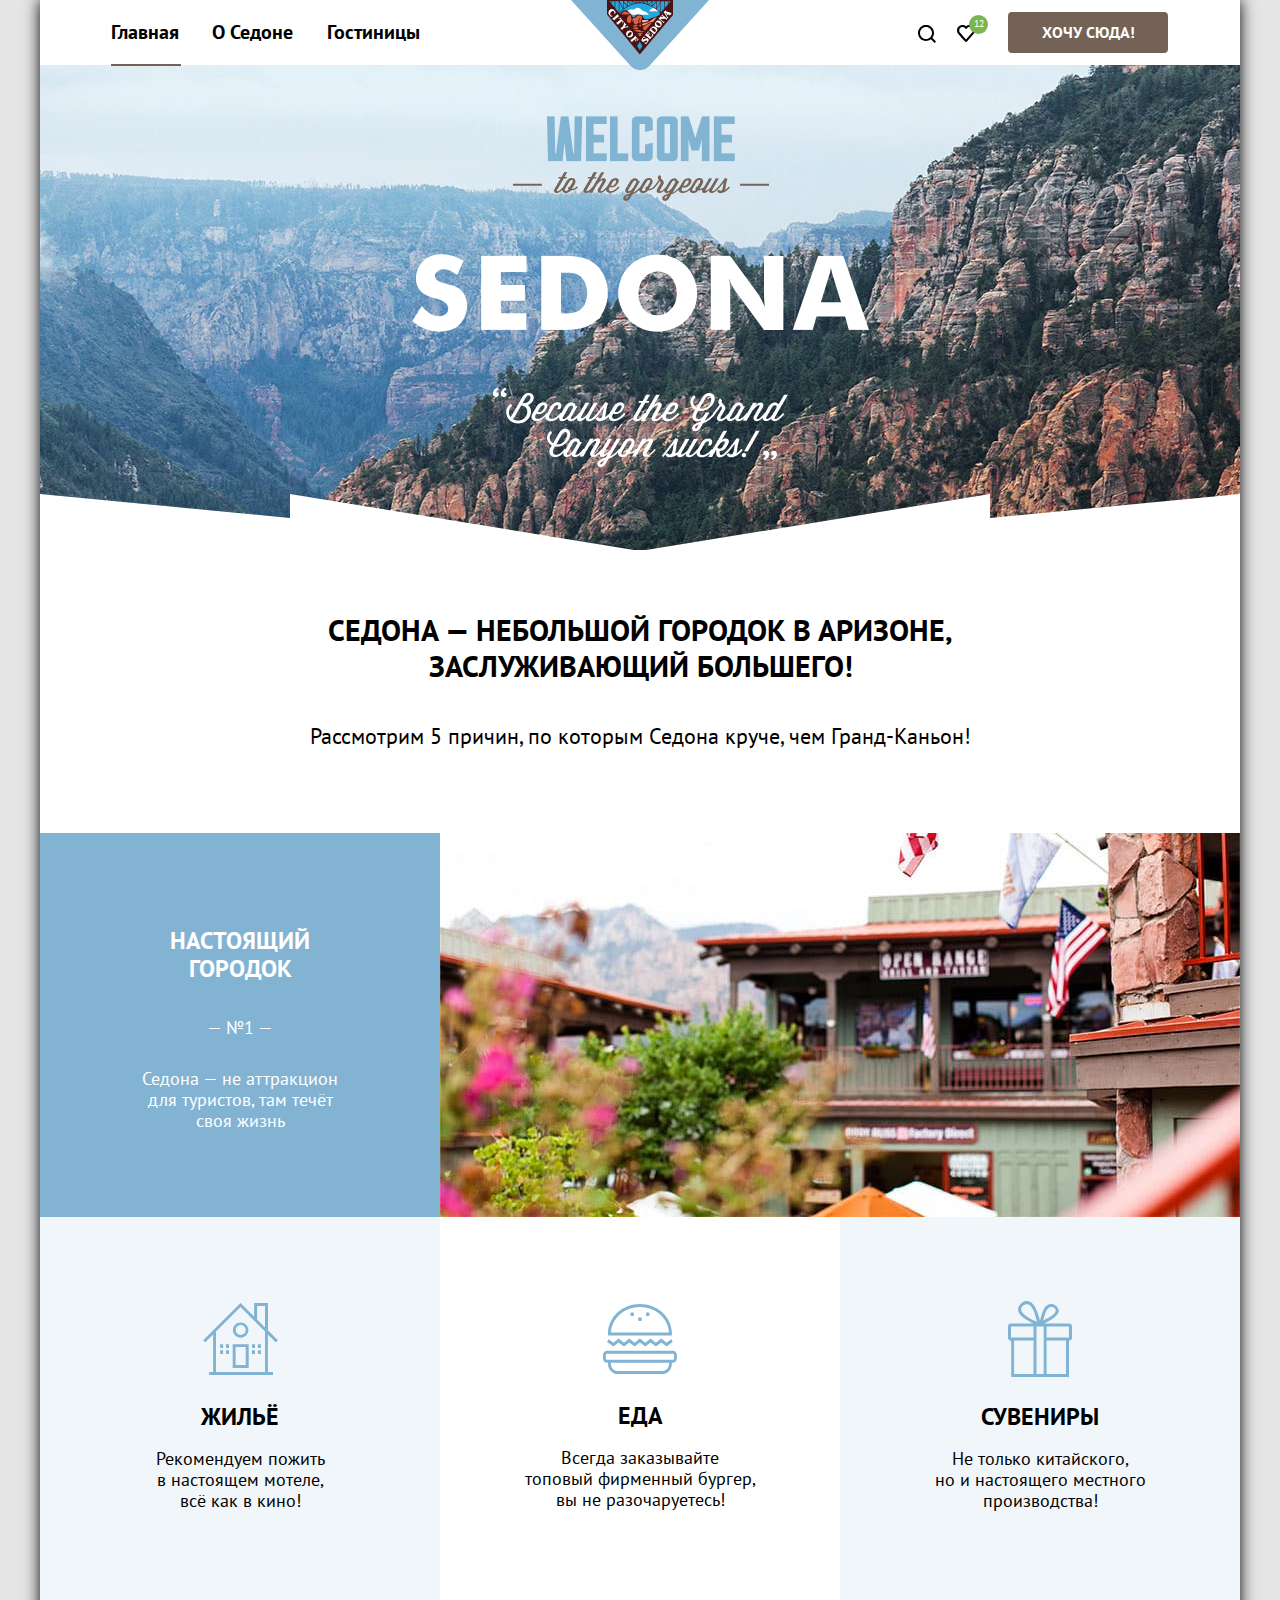
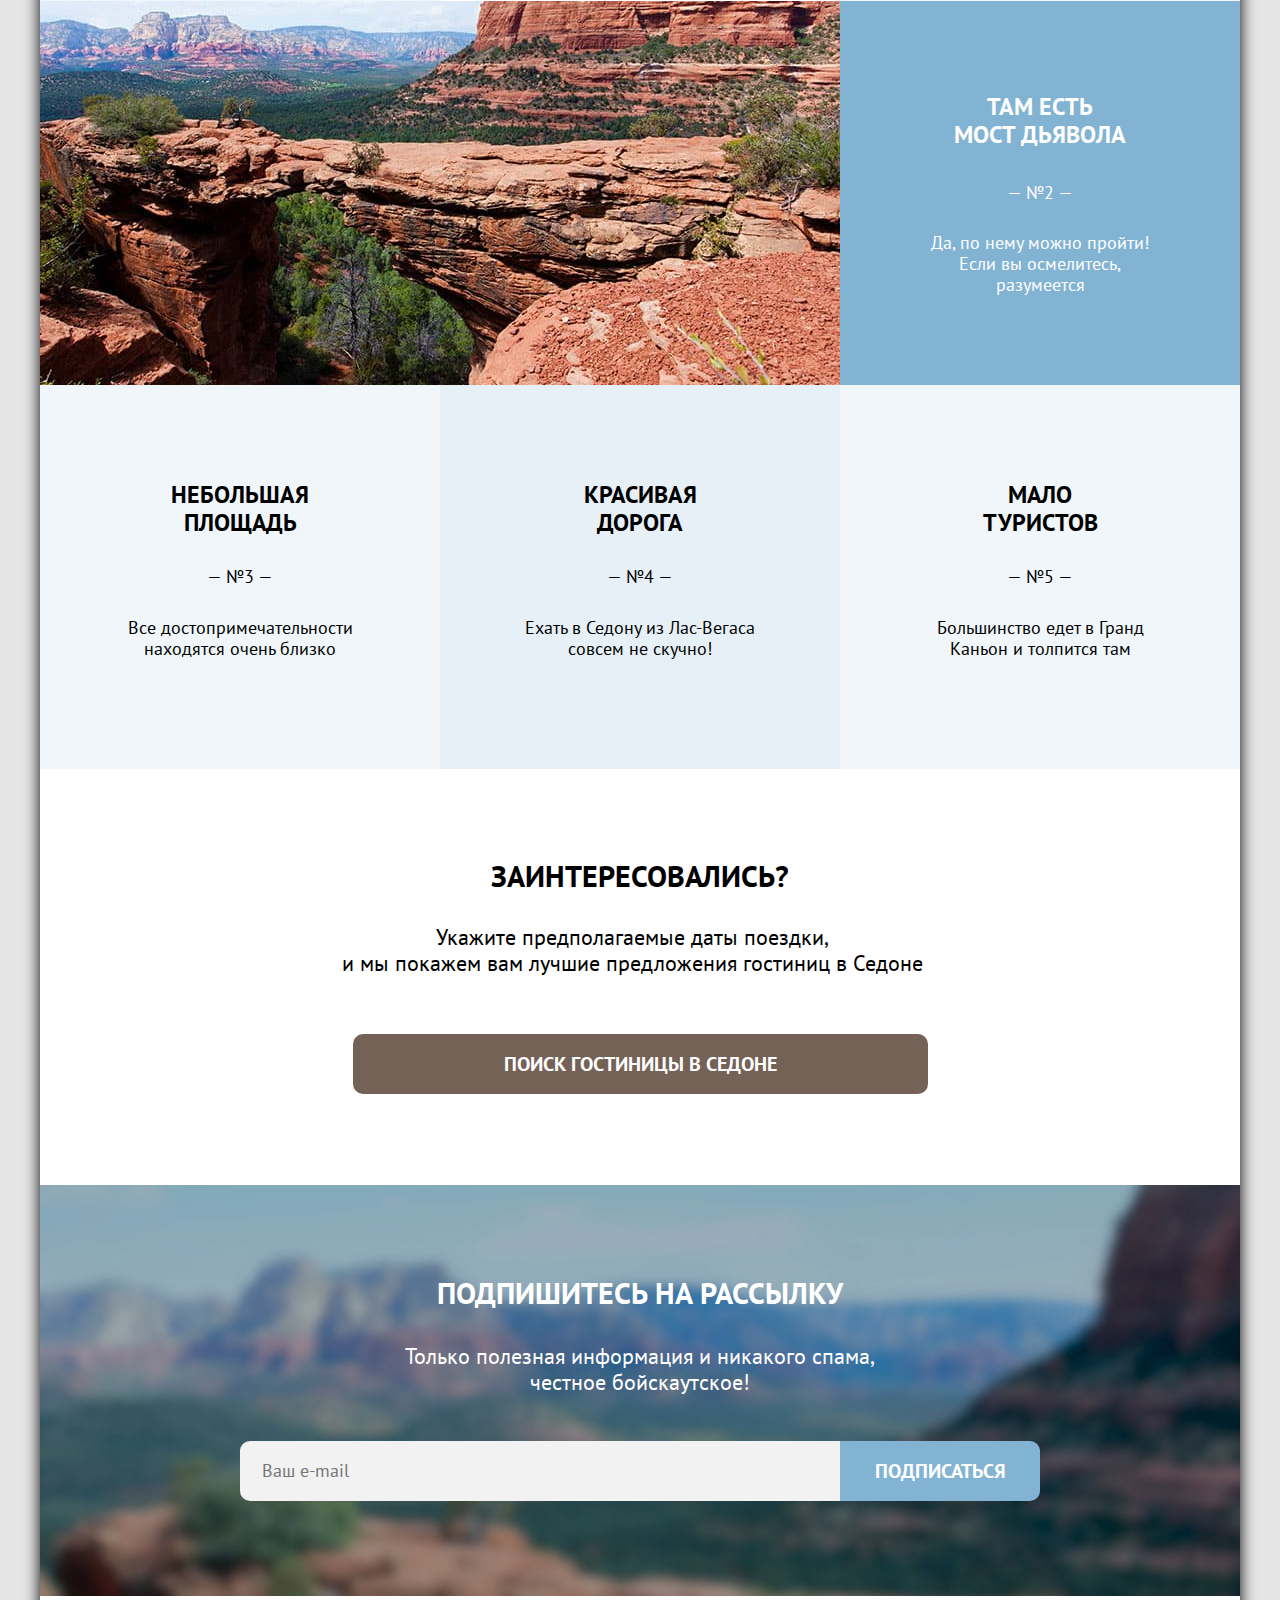
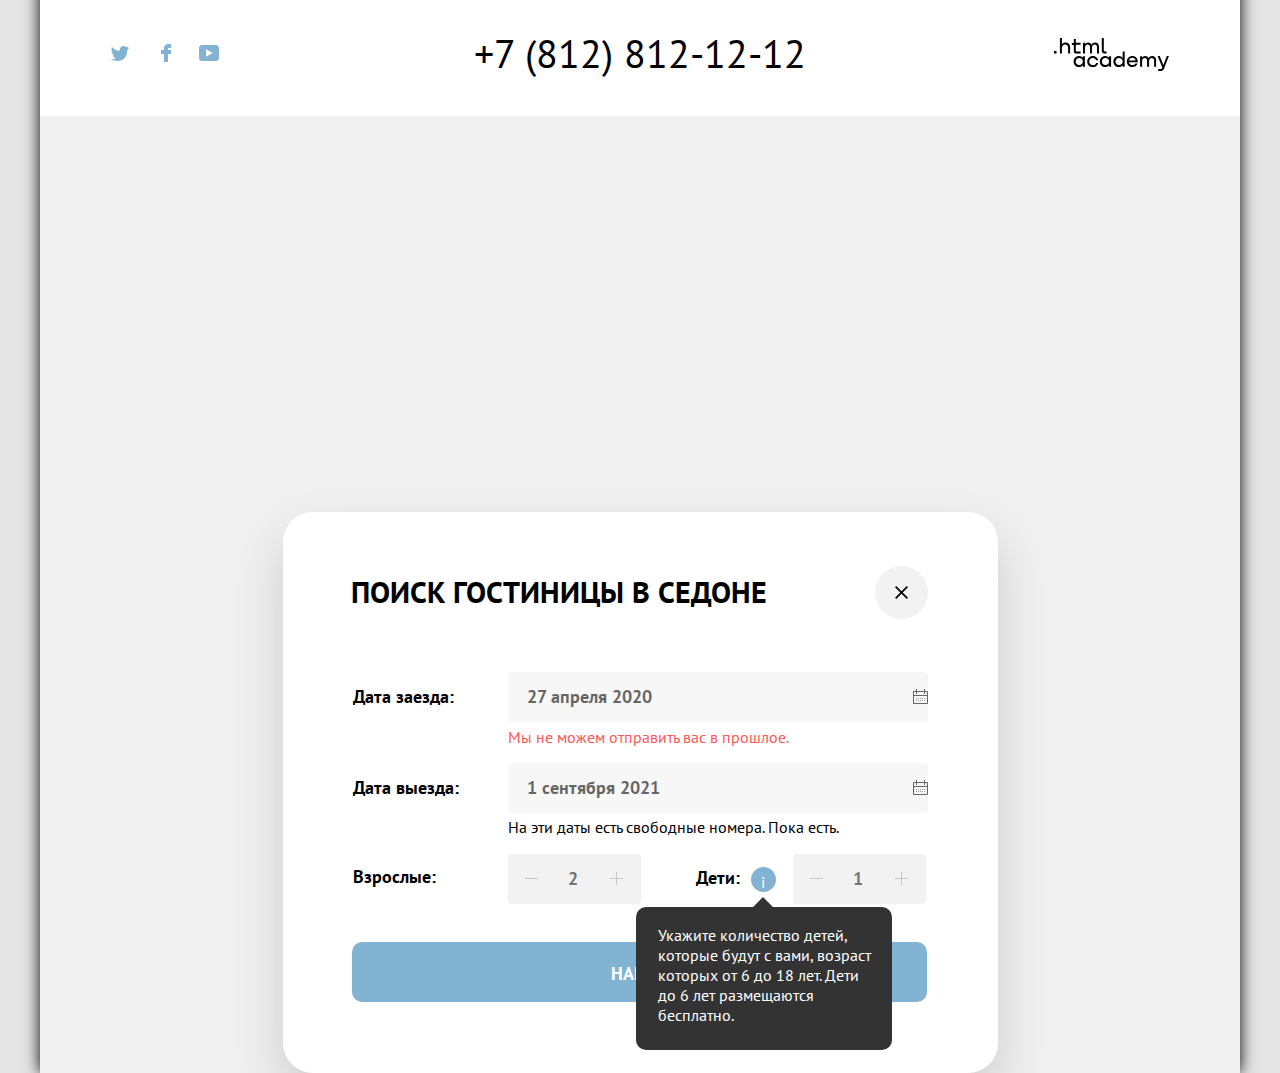
==== commit e79f9359: "Отредактирован 9.15. Проверяем макет по критериям" ====
--- a/index.html
+++ b/index.html
@@ -169,7 +169,7 @@
           <li class="advantages-item square">
           <div class="block">
           <h3 class="advantages-title place">Небольшая<br> площадь</h3>
-          <h4 class="advantages-subtitle">— №3 —</h4>
+          <h4 class="advantages-subtitle mini-place">— №3 —</h4>
           <p class="advantages-description attraction">Все достопримечательности
             находятся очень близко</p>
           </div>
@@ -177,15 +177,15 @@
           <li class="advantages-item road">
           <div class="block">
           <h3 class="advantages-title way">Красивая<br> дорога</h3>
-          <h4 class="advantages-subtitle">— №4 —</h4>
+          <h4 class="advantages-subtitle roads">— №4 —</h4>
           <p class="advantages-description vegas-sedona">Ехать в Седону из Лас-Вегаса<br> совсем не скучно!</p>
           </div>
           </li>
           <li class="advantages-item tourists">
           <div class="block">
           <h3 class="advantages-title tourer">Мало<br> туристов</h3>
-          <h4 class="advantages-subtitle">— №5 —</h4>
-          <p class="advantages-description canyon">Большинство едет в Гранд-Каньон и толпится там</p>
+          <h4 class="advantages-subtitle grand-canyon">— №5 —</h4>
+          <p class="advantages-description canyon">Большинство едет в Гранд Каньон и толпится там</p>
           </div>
           </li>
         </ul>
--- a/styles/styles.css
+++ b/styles/styles.css
@@ -573,8 +573,7 @@
   background-position: center;
   width: 75px;
   height: 72px;
-  margin-top: 70px;
-  padding-top: 0px;
+  margin-top: 12px;
 }
 
 .icon-food {
@@ -583,7 +582,7 @@
   background-position: center;
   width: 74px;
   height: 70px;
-  margin-top: 70px;
+  margin-top: 12px;
 }
 
 .icon-souvenirs{
@@ -592,7 +591,7 @@
   background-position: center;
   width: 64px;
   height: 76px;
-  margin-top: 70px;
+  margin-top: 12px;
 }
 
 
@@ -602,18 +601,29 @@
 }
 
 .bridge-diablo {
-  height: 90px;
-  padding-top: -10px;
+  height: 50px;
+  margin-top: 0;
+  padding-top: 0;
 }
 
 .advantages-subtitle.bridgework {
-  color: #FFFFFF;
-  padding-top: 0px;
-}
-
-.advantages-description.city,
+  position: relative;
+  height: 47px;
+  color: #FFFFFF;
+  top: 9px;
+}
+
 .advantages-description.bridge {
   color: #FFFFFF;
+  position: relative;
+  top: 12px;
+}
+
+.mini-place,
+.roads,
+.grand-canyon {
+  position: relative;
+  top: 5px;
 }
 /*photo-advantages*/
 .photo-1 {
@@ -654,16 +664,30 @@
   color: #000000;
 }
 
-.house,
-.meal,
+.house {
+padding-top: 28px;
+}
+
+.meal {
+  padding-top: 28px;
+}
+
 .souvenir {
-  margin-top: -3px;
-}
-
-.live,
-.order,
+  padding-top: 26px;
+}
+
+.live {
+  position: relative;
+  top: -7px;
+}
+
+.order {
+  position: relative;
+  top: -7px;
+}
 .local {
-  margin-top: -30px;
+  position: relative;
+  top: -9px;
 }
 
 .place,
@@ -675,7 +699,8 @@
 .attraction,
 .vegas-sedona,
 .canyon {
-  margin-top: 20px;
+  position: relative;
+  top: 35px;
 }
 
 /*Subtitle*/
@@ -1075,9 +1100,13 @@
   line-height: 26px;
   text-align: justify;
   vertical-align: top;
-  margin-top: 30px;
   margin-left: -10px;
-
+}
+
+.prices {
+  position: relative;
+  margin-left: 5px;
+  bottom: 35px;
 }
 
 .catalog-filter-group {
@@ -1103,8 +1132,9 @@
 }
 
 .housing-type {
-  margin-left: -43px;
-}
+  margin-left: -65px;
+}
+
 .price {
   grid-column: 4/5;
   width: 90px;
@@ -1139,12 +1169,17 @@
 /* Mark */
 .control-mark {
   position: absolute;
-  top: -35px;
+  top: -23px;
   left: -5px;
   width: 20px;
   height: 20px;
   background-color: #FFFFFF;
   border-radius: 4px;
+}
+
+.control-mark.radio {
+  position: absolute;
+  left: -60px;
 }
 
 .filter-label::after, .filter-label::before {
@@ -1246,7 +1281,24 @@
   vertical-align: top;
   text-transform: capitalize;
   padding-left: 15px;
-
+}
+.pool,
+.parking,
+.wi-fi {
+  position: absolute;
+  top: -24px;
+}
+
+.wi-fi {
+ width: 100px;
+}
+
+.hotel,
+.motels,
+.aparts {
+  position: absolute;
+  top: -24px;
+  left: -35px;
 }
 
 .catalog-filter-list {
@@ -1281,8 +1333,8 @@
   margin-top: -51px;
   margin-bottom: 0;
   margin-left: -115px;
+  padding-right: 15px;
   width: 100%;
-  padding-right: 15px;
   line-height: 24px;
   box-sizing: border-box;
   border: 2px solid #FFFFFF;
@@ -1293,11 +1345,11 @@
   position: absolute;
   padding-right:-30px;
   margin-top: -9px;
+  margin-left: -16px;
+  margin-top: -51px;
   color: #FFFFFF;
   line-height: 24px;
   height: 48px;
-  margin-left: -16px;
-  margin-top: -51px;
   box-sizing: border-box;
   border: 2px solid #FFFFFF;
   border-radius: 4px 0 0 4px;
@@ -1344,6 +1396,7 @@
   padding: 0;
   border: none;
 }
+
 .catalog-filter-group.infrastructure {
   width: 200px;
   margin-left: 5px;
@@ -1438,7 +1491,7 @@
   background-color: #756257;
 }
 
-.button.button-apply {
+.button-apply {
   color: #FFFFFF;
   background-color: #83B3D3;
   font-style: normal;
